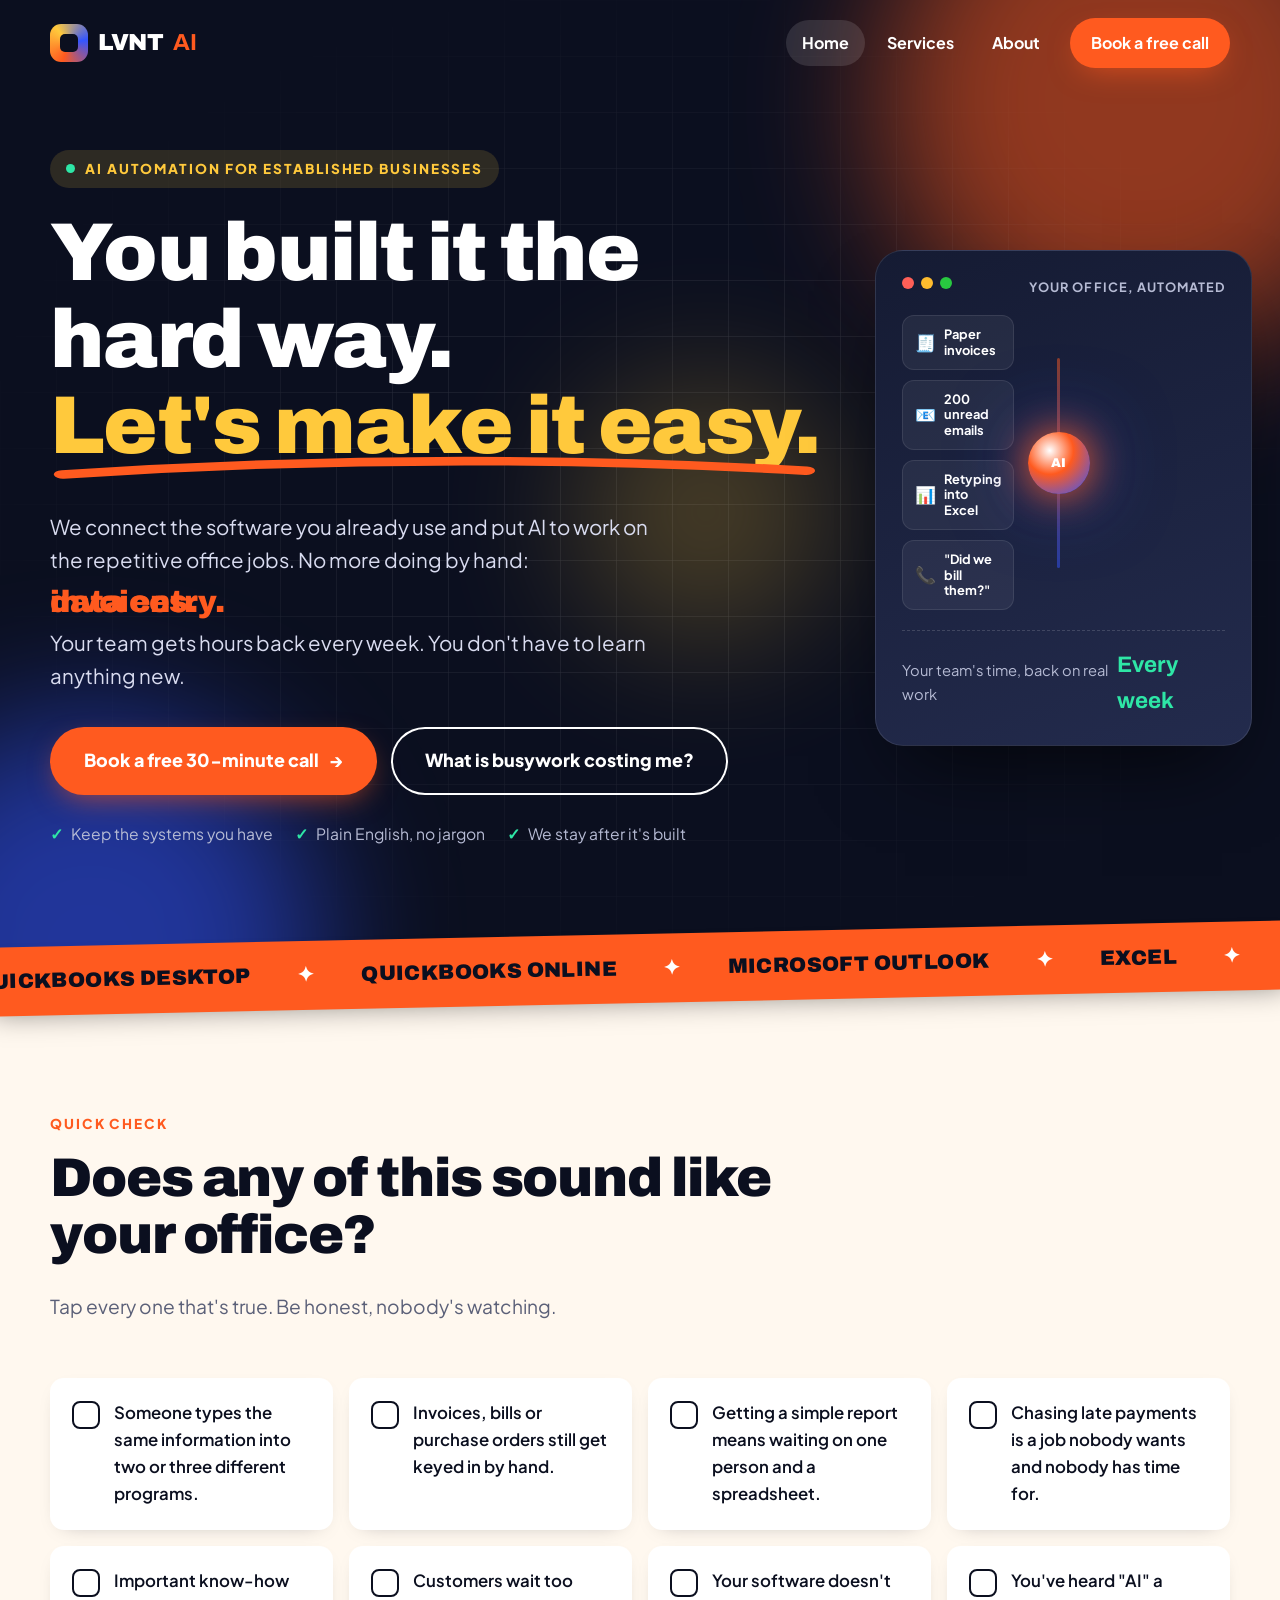
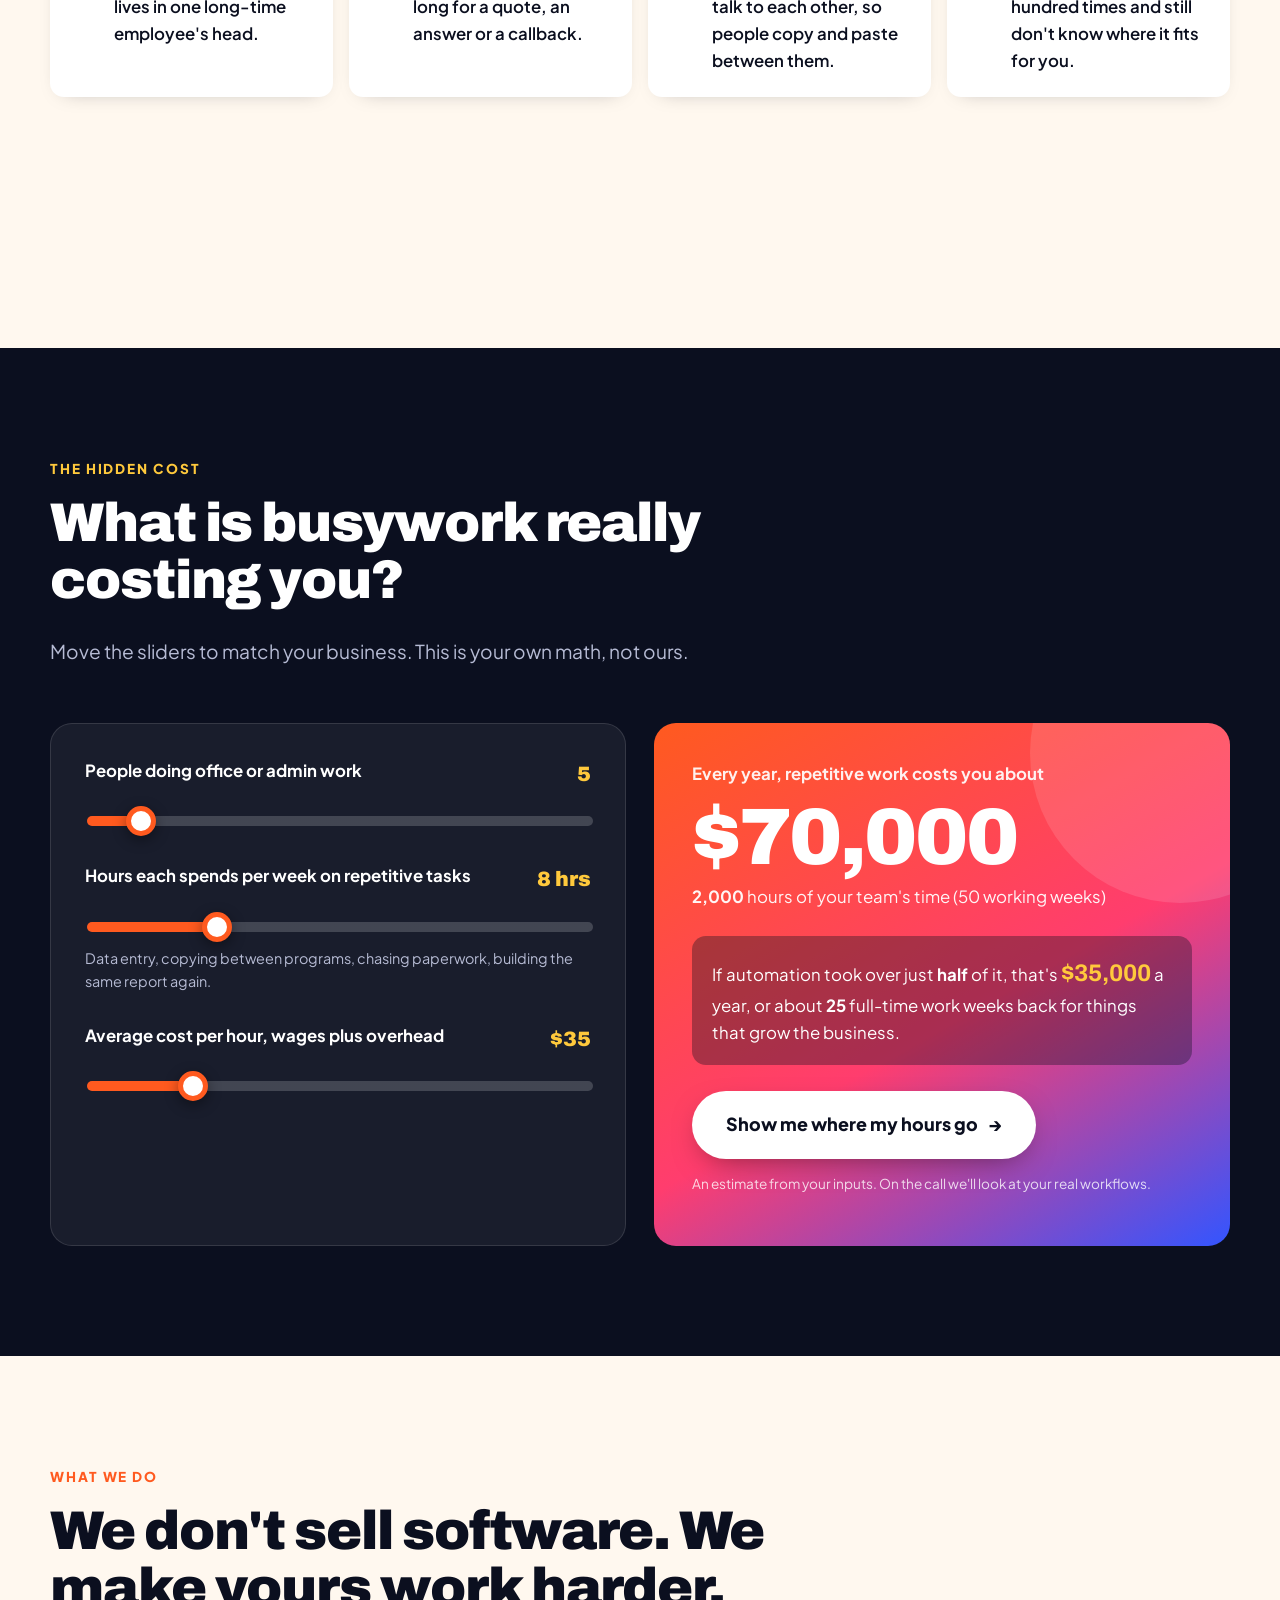
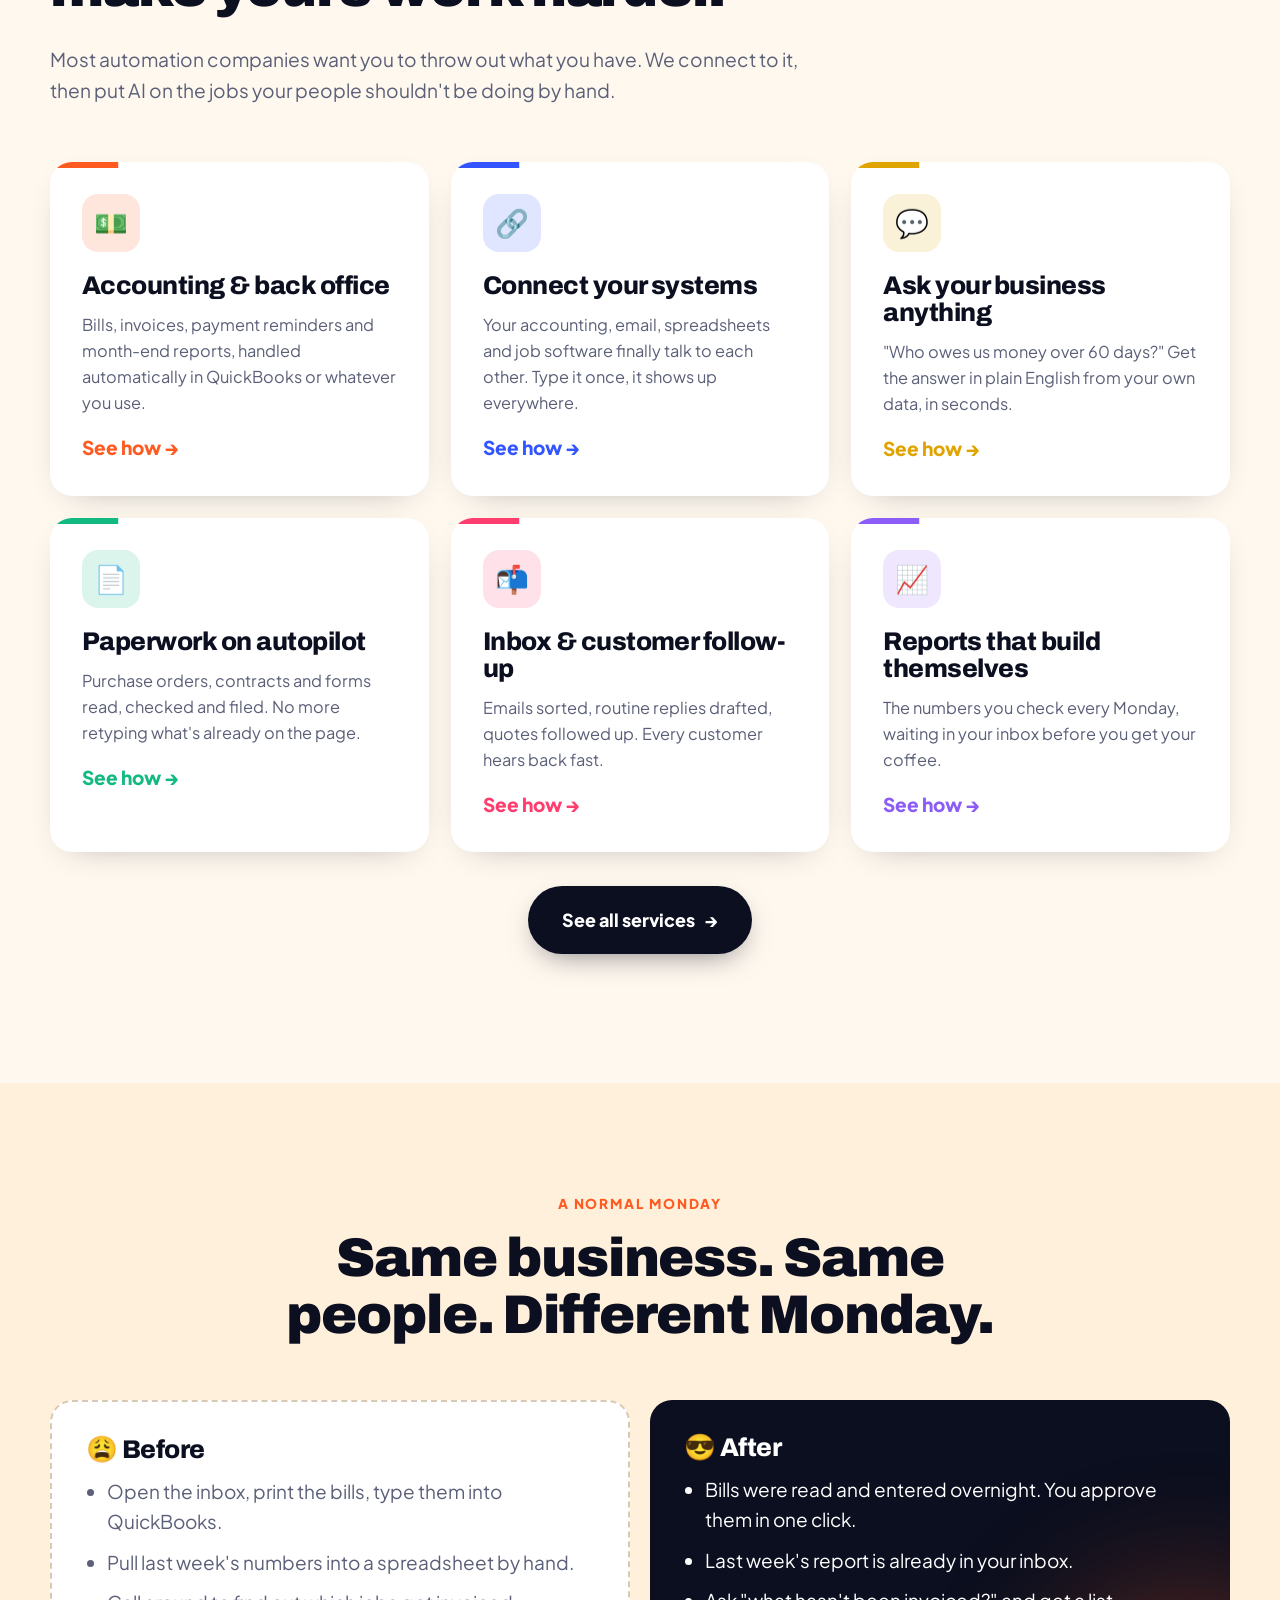
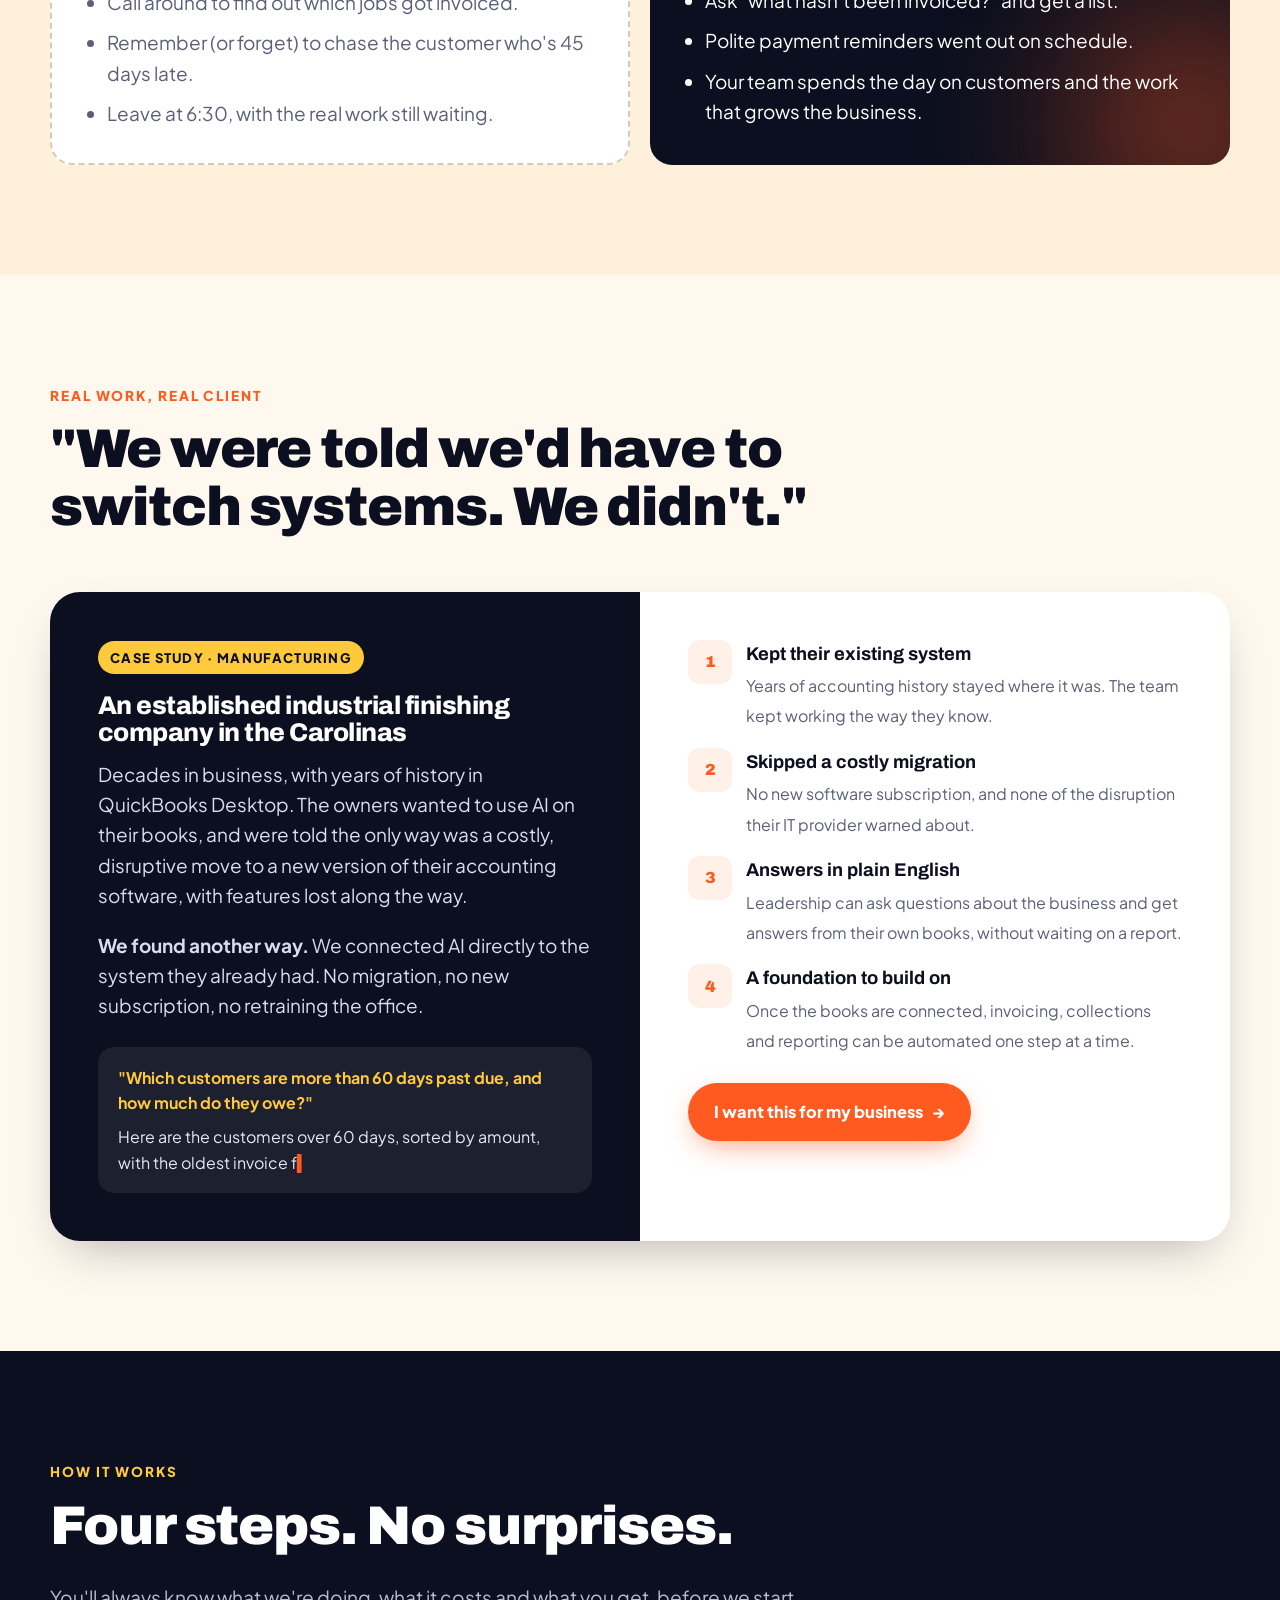
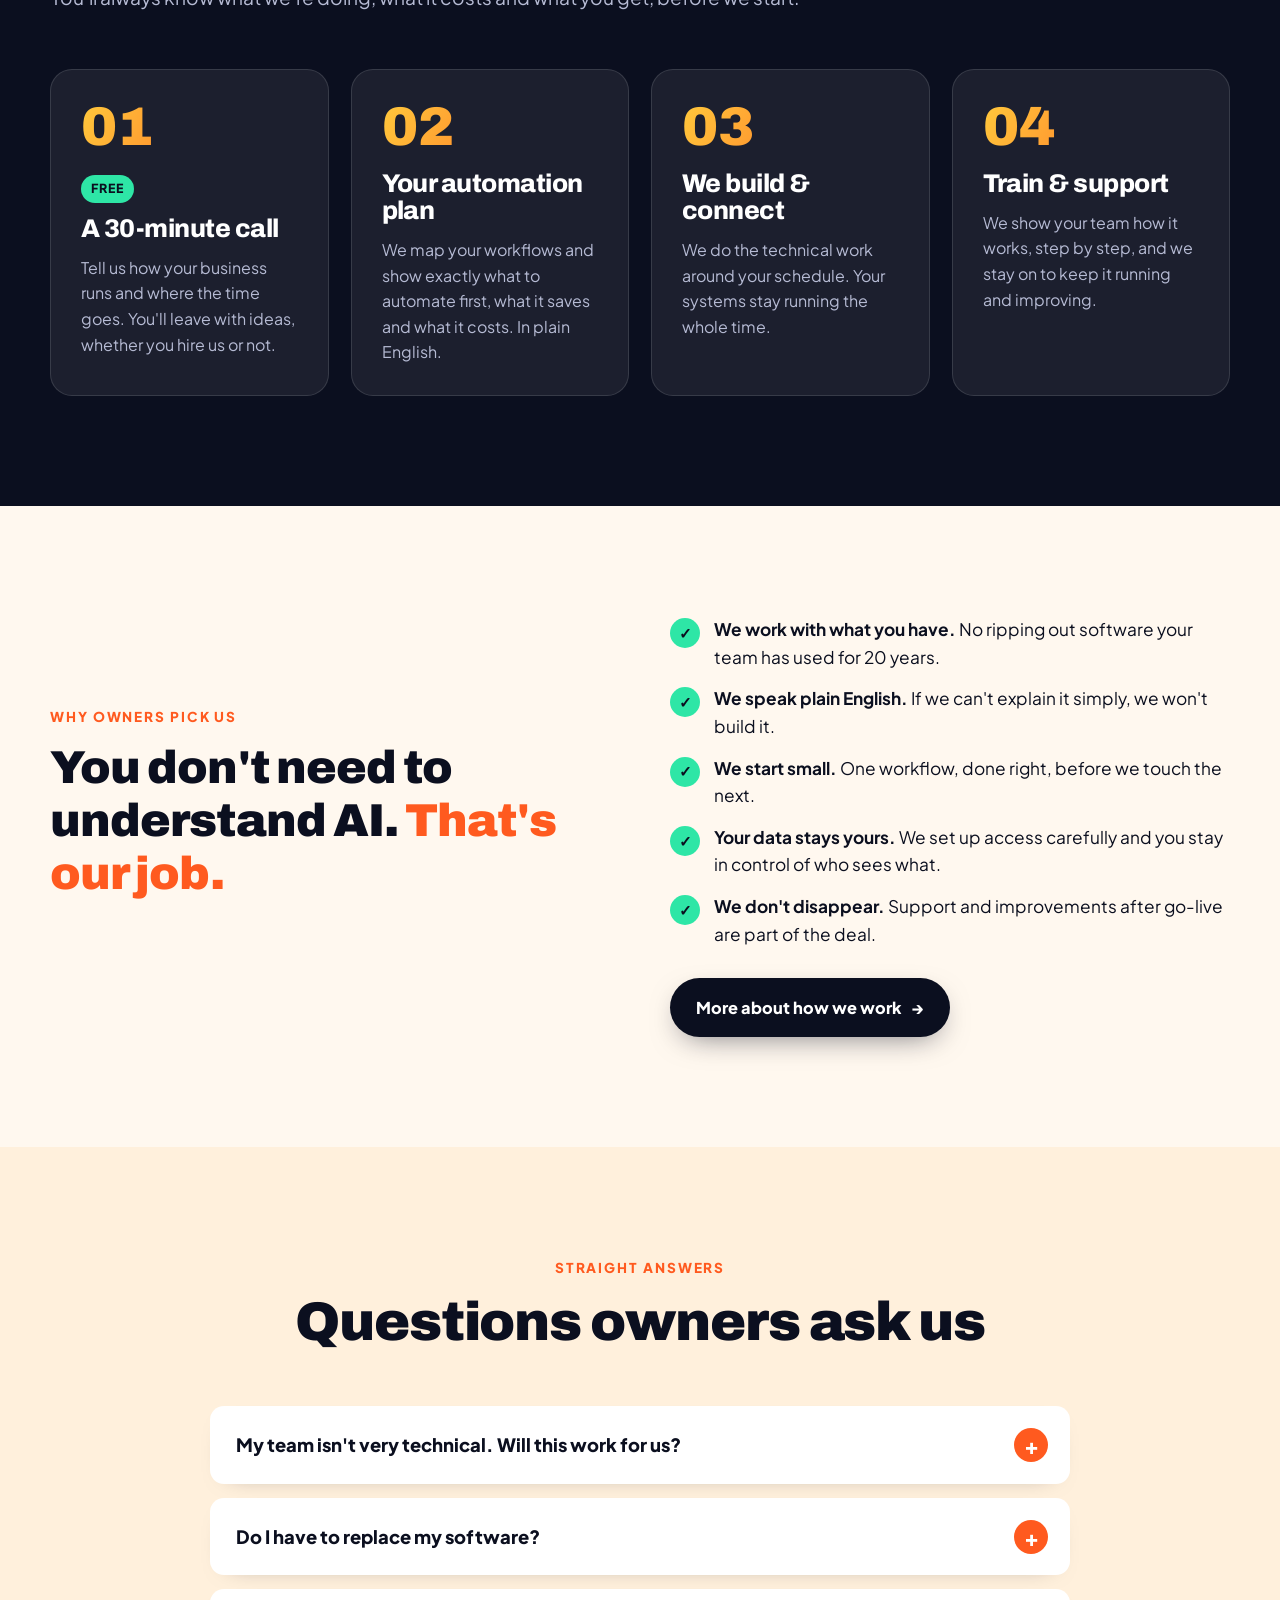
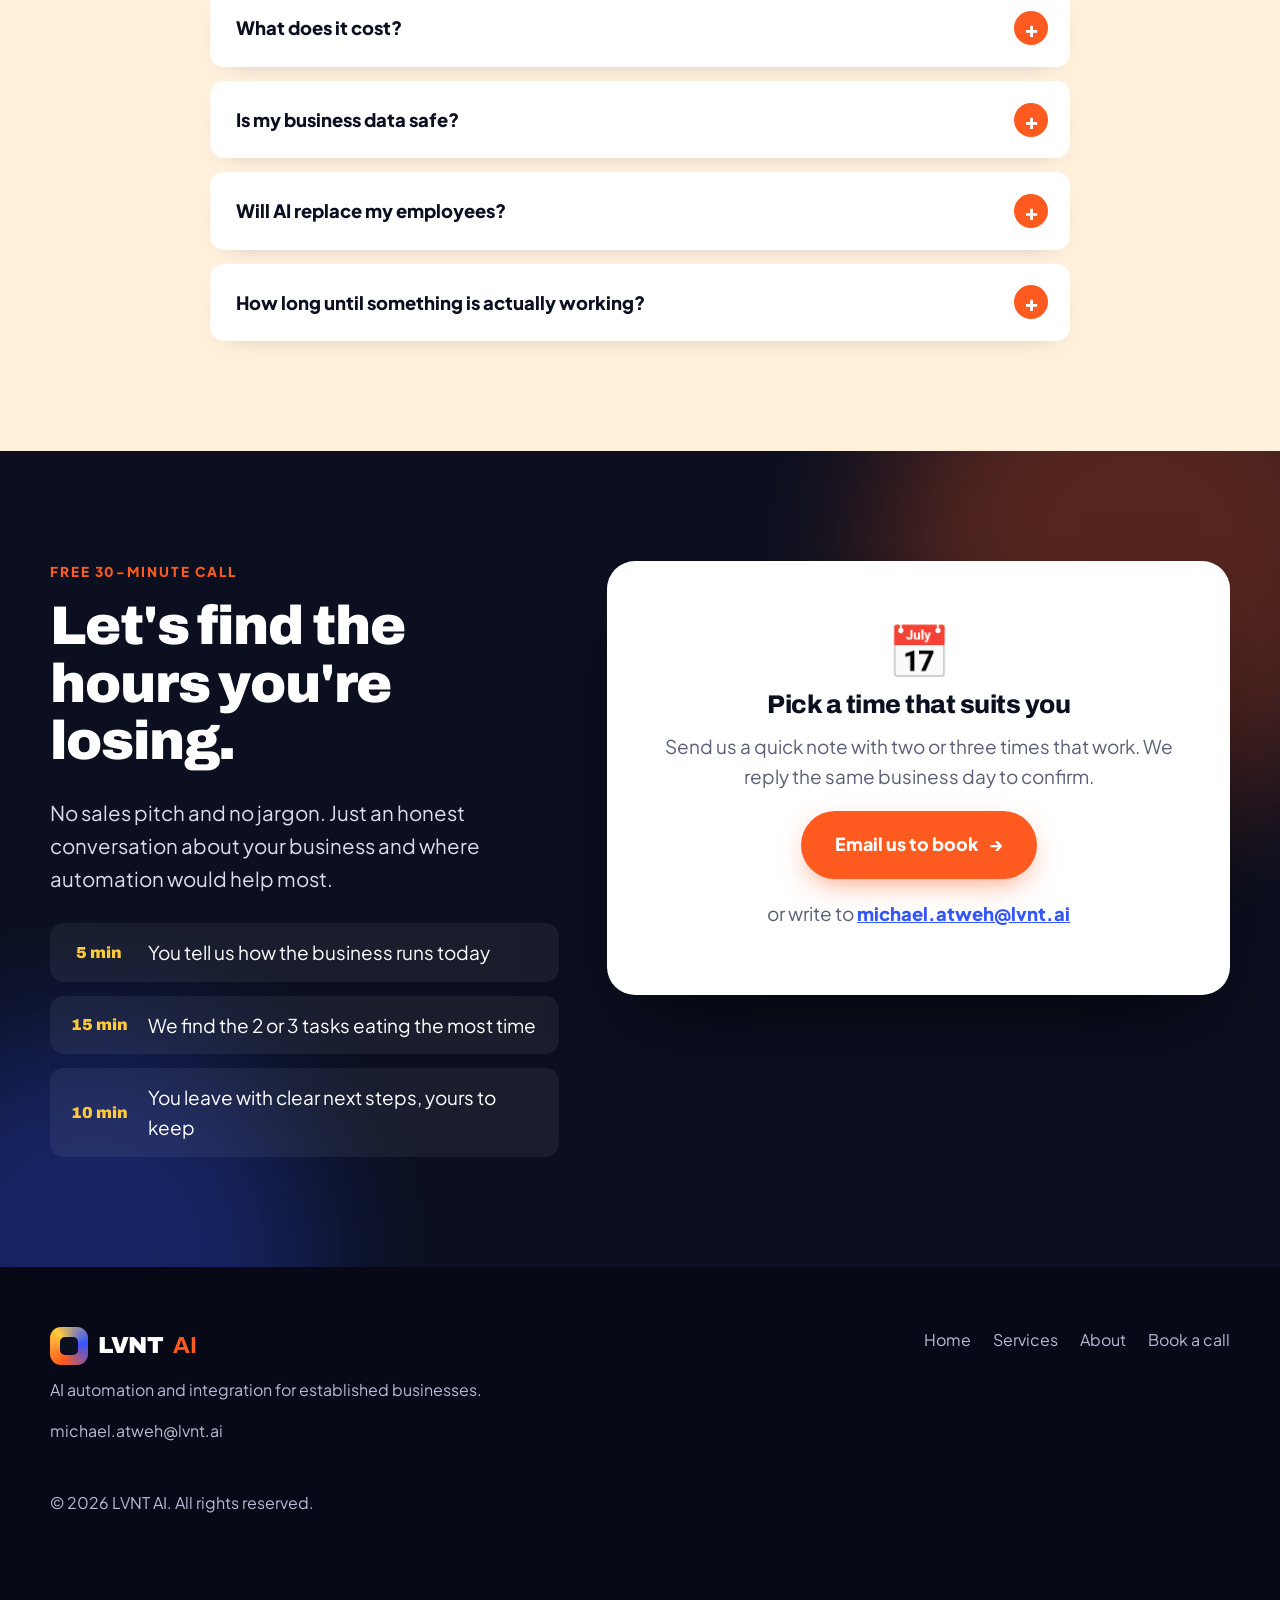
==== 06-automation-website/index.html @ 1bf74ce9 "Automation business website, brand for the marketing agent, and launch plan - 06-automation-website:" ====
<!doctype html>
<html lang="en">
<head>
  <meta charset="utf-8">
  <meta name="viewport" content="width=device-width, initial-scale=1">
  <title>LVNT AI | AI Automation for Established Businesses</title>
  <meta name="description" content="We connect the software you already use and put AI to work on the repetitive office tasks, so your team gets hours back every week. No rip-and-replace. Book a free 30-minute call.">
  <meta property="og:title" content="LVNT AI | Your business, running like it's 2026">
  <meta property="og:description" content="AI automation and integration for established, owner-led businesses. Keep your systems. Lose the busywork.">
  <meta property="og:type" content="website">
  <meta name="theme-color" content="#0b0f1f">
  <link rel="icon" href="data:image/svg+xml,%3Csvg xmlns='http://www.w3.org/2000/svg' viewBox='0 0 64 64'%3E%3Crect width='64' height='64' rx='16' fill='%23ff5a1f'/%3E%3Crect x='20' y='20' width='24' height='24' rx='6' fill='%230b0f1f'/%3E%3C/svg%3E">
  <link rel="preconnect" href="https://fonts.googleapis.com">
  <link rel="preconnect" href="https://fonts.gstatic.com" crossorigin>
  <link href="https://fonts.googleapis.com/css2?family=Archivo:wght@800;900&family=Plus+Jakarta+Sans:wght@400;600;700;800&display=swap" rel="stylesheet">
  <link rel="stylesheet" href="assets/styles.css">
</head>
<body>
<a class="skip" href="#main">Skip to content</a>

<header class="site-header">
  <div class="wrap">
    <a class="logo" href="index.html"><span class="logo-mark"><span></span></span>LVNT<b>AI</b></a>
    <button class="nav-toggle" aria-label="Open menu" aria-expanded="false"><span></span><span></span><span></span></button>
    <nav class="nav" aria-label="Main">
      <a href="index.html" aria-current="page">Home</a>
      <a href="services.html">Services</a>
      <a href="about.html">About</a>
      <a class="btn" href="#book">Book a free call</a>
    </nav>
  </div>
</header>

<main id="main">

<!-- HERO -->
<section class="hero">
  <div class="blob b1"></div><div class="blob b2"></div><div class="blob b3"></div><div class="grid-bg"></div>
  <div class="wrap hero-grid">
    <div>
      <span class="eyebrow"><span class="dot"></span>AI automation for established businesses</span>
      <h1>You built it the hard way. <span class="hl">Let's make it easy.<svg viewBox="0 0 300 20" preserveAspectRatio="none"><path d="M5 15 Q 150 -5 295 12"/></svg></span></h1>
      <p class="lead">We connect the software you already use and put AI to work on the repetitive office jobs. No more doing by hand:
        <span class="rotator"><span>invoices.</span><span>data entry.</span><span>follow-up emails.</span><span>reports.</span><span>paperwork.</span></span>
        Your team gets hours back every week. You don't have to learn anything new.</p>
      <div class="hero-ctas">
        <a class="btn btn-lg" href="#book">Book a free 30-minute call <span class="arrow">→</span></a>
        <a class="btn btn-ghost btn-lg" href="#cost">What is busywork costing me?</a>
      </div>
      <ul class="reassure">
        <li>Keep the systems you have</li>
        <li>Plain English, no jargon</li>
        <li>We stay after it's built</li>
      </ul>
    </div>

    <div class="machine reveal d2" aria-hidden="true">
      <div class="machine-head"><i></i><i></i><i></i><span>YOUR OFFICE, AUTOMATED</span></div>
      <div class="flow">
        <div class="stack">
          <div class="chip"><span class="ic">🧾</span>Paper invoices</div>
          <div class="chip"><span class="ic">📧</span>200 unread emails</div>
          <div class="chip"><span class="ic">📊</span>Retyping into Excel</div>
          <div class="chip"><span class="ic">📞</span>"Did we bill them?"</div>
        </div>
        <div class="core"><span class="spark"></span><span class="spark"></span><span class="spark"></span><div class="core-orb">AI</div></div>
        <div class="done">
          <div class="chip">Entered in QuickBooks</div>
          <div class="chip">Sorted &amp; answered</div>
          <div class="chip">Report on your desk</div>
          <div class="chip">Reminder sent</div>
        </div>
      </div>
      <div class="machine-foot"><span>Your team's time, back on real work</span><strong>Every week</strong></div>
    </div>
  </div>
</section>

<div class="marquee" aria-label="Tools we work with">
  <div class="marquee-track">
    <span>QuickBooks Desktop</span><span>QuickBooks Online</span><span>Microsoft Outlook</span><span>Excel</span><span>Gmail</span><span>Google Sheets</span><span>Sage</span><span>Microsoft Teams</span><span>HubSpot</span><span>Salesforce</span><span>DocuSign</span><span>Shopify</span><span>Your old software too</span>
    <span>QuickBooks Desktop</span><span>QuickBooks Online</span><span>Microsoft Outlook</span><span>Excel</span><span>Gmail</span><span>Google Sheets</span><span>Sage</span><span>Microsoft Teams</span><span>HubSpot</span><span>Salesforce</span><span>DocuSign</span><span>Shopify</span><span>Your old software too</span>
  </div>
</div>

<!-- PAIN CHECKLIST -->
<section>
  <div class="wrap">
    <div class="section-head reveal">
      <span class="kicker">Quick check</span>
      <h2>Does any of this sound like your office?</h2>
      <p>Tap every one that's true. Be honest, nobody's watching.</p>
    </div>
    <div class="pain-grid reveal d1">
      <button class="pain" aria-pressed="false"><span class="box"></span>Someone types the same information into two or three different programs.</button>
      <button class="pain" aria-pressed="false"><span class="box"></span>Invoices, bills or purchase orders still get keyed in by hand.</button>
      <button class="pain" aria-pressed="false"><span class="box"></span>Getting a simple report means waiting on one person and a spreadsheet.</button>
      <button class="pain" aria-pressed="false"><span class="box"></span>Chasing late payments is a job nobody wants and nobody has time for.</button>
      <button class="pain" aria-pressed="false"><span class="box"></span>Important know-how lives in one long-time employee's head.</button>
      <button class="pain" aria-pressed="false"><span class="box"></span>Customers wait too long for a quote, an answer or a callback.</button>
      <button class="pain" aria-pressed="false"><span class="box"></span>Your software doesn't talk to each other, so people copy and paste between them.</button>
      <button class="pain" aria-pressed="false"><span class="box"></span>You've heard "AI" a hundred times and still don't know where it fits for you.</button>
    </div>
    <div class="pain-result" role="status" aria-live="polite">
      <div style="display:flex;gap:20px;align-items:center"><span class="count">0</span><p data-msg></p></div>
      <a class="btn" href="#book">Fix these on a free call <span class="arrow">→</span></a>
    </div>
  </div>
</section>

<!-- CALCULATOR -->
<section class="section-dark" id="cost">
  <div class="wrap">
    <div class="section-head reveal">
      <span class="kicker">The hidden cost</span>
      <h2>What is busywork really costing you?</h2>
      <p>Move the sliders to match your business. This is your own math, not ours.</p>
    </div>
    <div class="calc reveal d1">
      <div class="calc-inputs">
        <div class="field">
          <label for="people">People doing office or admin work <output for="people"></output></label>
          <input type="range" id="people" name="people" min="1" max="50" value="5">
        </div>
        <div class="field">
          <label for="hours">Hours each spends per week on repetitive tasks <output for="hours"></output></label>
          <input type="range" id="hours" name="hours" min="1" max="30" value="8" data-suffix=" hrs">
          <small>Data entry, copying between programs, chasing paperwork, building the same report again.</small>
        </div>
        <div class="field">
          <label for="rate">Average cost per hour, wages plus overhead <output for="rate"></output></label>
          <input type="range" id="rate" name="rate" min="15" max="120" value="35" data-prefix="$">
        </div>
      </div>
      <div class="calc-out">
        <span class="label">Every year, repetitive work costs you about</span>
        <div class="money" data-money>$0</div>
        <div class="sub"><b data-hours>0</b> hours of your team's time (50 working weeks)</div>
        <div class="half">If automation took over just <b>half</b> of it, that's <strong data-half>$0</strong> a year, or about <b data-weeks>0</b> full-time work weeks back for things that grow the business.</div>
        <a class="btn btn-lg" href="#book">Show me where my hours go <span class="arrow">→</span></a>
        <p class="fine">An estimate from your inputs. On the call we'll look at your real workflows.</p>
      </div>
    </div>
  </div>
</section>

<!-- WHAT WE DO -->
<section>
  <div class="wrap">
    <div class="section-head reveal">
      <span class="kicker">What we do</span>
      <h2>We don't sell software. We make yours work harder.</h2>
      <p>Most automation companies want you to throw out what you have. We connect to it, then put AI on the jobs your people shouldn't be doing by hand.</p>
    </div>
    <div class="cards">
      <article class="card c-orange reveal"><div class="icon">💵</div><h3>Accounting &amp; back office</h3><p>Bills, invoices, payment reminders and month-end reports, handled automatically in QuickBooks or whatever you use.</p><a class="link" href="services.html#accounting">See how →</a></article>
      <article class="card c-blue reveal d1"><div class="icon">🔗</div><h3>Connect your systems</h3><p>Your accounting, email, spreadsheets and job software finally talk to each other. Type it once, it shows up everywhere.</p><a class="link" href="services.html#integration">See how →</a></article>
      <article class="card c-sun reveal d2"><div class="icon">💬</div><h3>Ask your business anything</h3><p>"Who owes us money over 60 days?" Get the answer in plain English from your own data, in seconds.</p><a class="link" href="services.html#assistant">See how →</a></article>
      <article class="card c-mint reveal"><div class="icon">📄</div><h3>Paperwork on autopilot</h3><p>Purchase orders, contracts and forms read, checked and filed. No more retyping what's already on the page.</p><a class="link" href="services.html#documents">See how →</a></article>
      <article class="card c-pink reveal d1"><div class="icon">📬</div><h3>Inbox &amp; customer follow-up</h3><p>Emails sorted, routine replies drafted, quotes followed up. Every customer hears back fast.</p><a class="link" href="services.html#inbox">See how →</a></article>
      <article class="card c-violet reveal d2"><div class="icon">📈</div><h3>Reports that build themselves</h3><p>The numbers you check every Monday, waiting in your inbox before you get your coffee.</p><a class="link" href="services.html#reporting">See how →</a></article>
    </div>
    <p class="reveal" style="margin-top:34px;text-align:center"><a class="btn btn-dark btn-lg" href="services.html">See all services <span class="arrow">→</span></a></p>
  </div>
</section>

<!-- BEFORE / AFTER -->
<section class="section-cream">
  <div class="wrap">
    <div class="section-head center reveal">
      <span class="kicker">A normal Monday</span>
      <h2>Same business. Same people. Different Monday.</h2>
    </div>
    <div class="compare">
      <div class="before reveal">
        <h3>😩 Before</h3>
        <ul>
          <li>Open the inbox, print the bills, type them into QuickBooks.</li>
          <li>Pull last week's numbers into a spreadsheet by hand.</li>
          <li>Call around to find out which jobs got invoiced.</li>
          <li>Remember (or forget) to chase the customer who's 45 days late.</li>
          <li>Leave at 6:30, with the real work still waiting.</li>
        </ul>
      </div>
      <div class="after reveal d1">
        <h3>😎 After</h3>
        <ul>
          <li>Bills were read and entered overnight. You approve them in one click.</li>
          <li>Last week's report is already in your inbox.</li>
          <li>Ask "what hasn't been invoiced?" and get a list.</li>
          <li>Polite payment reminders went out on schedule.</li>
          <li>Your team spends the day on customers and the work that grows the business.</li>
        </ul>
      </div>
    </div>
  </div>
</section>

<!-- CASE STUDY -->
<section>
  <div class="wrap">
    <div class="section-head reveal">
      <span class="kicker">Real work, real client</span>
      <h2>"We were told we'd have to switch systems. We didn't."</h2>
    </div>
    <div class="case reveal d1">
      <div class="case-l">
        <span class="tag">Case study · Manufacturing</span>
        <h3>An established industrial finishing company in the Carolinas</h3>
        <p>Decades in business, with years of history in QuickBooks Desktop. The owners wanted to use AI on their books, and were told the only way was a costly, disruptive move to a new version of their accounting software, with features lost along the way.</p>
        <p><b>We found another way.</b> We connected AI directly to the system they already had. No migration, no new subscription, no retraining the office.</p>
        <div class="ask">
          <div class="q">"Which customers are more than 60 days past due, and how much do they owe?"</div>
          <div class="a" data-type="Here are the customers over 60 days, sorted by amount, with the oldest invoice for each. Want me to draft polite reminder emails?">Here are the customers over 60 days, sorted by amount, with the oldest invoice for each. Want me to draft polite reminder emails?</div>
        </div>
      </div>
      <div class="case-r">
        <ul>
          <li><span class="n">1</span><div><b>Kept their existing system</b><span>Years of accounting history stayed where it was. The team kept working the way they know.</span></div></li>
          <li><span class="n">2</span><div><b>Skipped a costly migration</b><span>No new software subscription, and none of the disruption their IT provider warned about.</span></div></li>
          <li><span class="n">3</span><div><b>Answers in plain English</b><span>Leadership can ask questions about the business and get answers from their own books, without waiting on a report.</span></div></li>
          <li><span class="n">4</span><div><b>A foundation to build on</b><span>Once the books are connected, invoicing, collections and reporting can be automated one step at a time.</span></div></li>
        </ul>
        <p style="margin-top:28px"><a class="btn" href="#book">I want this for my business <span class="arrow">→</span></a></p>
      </div>
    </div>
  </div>
</section>

<!-- HOW IT WORKS -->
<section class="section-dark">
  <div class="wrap">
    <div class="section-head reveal">
      <span class="kicker">How it works</span>
      <h2>Four steps. No surprises.</h2>
      <p>You'll always know what we're doing, what it costs and what you get, before we start.</p>
    </div>
    <div class="steps">
      <div class="step reveal"><span class="tag">Free</span><h3>A 30-minute call</h3><p>Tell us how your business runs and where the time goes. You'll leave with ideas, whether you hire us or not.</p></div>
      <div class="step reveal d1"><h3>Your automation plan</h3><p>We map your workflows and show exactly what to automate first, what it saves and what it costs. In plain English.</p></div>
      <div class="step reveal d2"><h3>We build &amp; connect</h3><p>We do the technical work around your schedule. Your systems stay running the whole time.</p></div>
      <div class="step reveal d3"><h3>Train &amp; support</h3><p>We show your team how it works, step by step, and we stay on to keep it running and improving.</p></div>
    </div>
  </div>
</section>

<!-- WHY US -->
<section>
  <div class="wrap split">
    <div class="reveal">
      <span class="kicker">Why owners pick us</span>
      <p class="big-quote">You don't need to understand AI. <em>That's our job.</em></p>
    </div>
    <div class="reveal d1">
      <ul class="checks">
        <li><span><b>We work with what you have.</b> No ripping out software your team has used for 20 years.</span></li>
        <li><span><b>We speak plain English.</b> If we can't explain it simply, we won't build it.</span></li>
        <li><span><b>We start small.</b> One workflow, done right, before we touch the next.</span></li>
        <li><span><b>Your data stays yours.</b> We set up access carefully and you stay in control of who sees what.</span></li>
        <li><span><b>We don't disappear.</b> Support and improvements after go-live are part of the deal.</span></li>
      </ul>
      <a class="btn btn-dark" href="about.html">More about how we work <span class="arrow">→</span></a>
    </div>
  </div>
</section>

<!-- FAQ -->
<section class="section-cream">
  <div class="wrap">
    <div class="section-head center reveal">
      <span class="kicker">Straight answers</span>
      <h2>Questions owners ask us</h2>
    </div>
    <div class="faq reveal d1">
      <details><summary>My team isn't very technical. Will this work for us?</summary><div class="ans">Yes. That's who we build for. Most of what we set up runs in the background. Where your team does touch it, it looks like the email, spreadsheet or accounting screen they already use. We train everyone, and we're a phone call away.</div></details>
      <details><summary>Do I have to replace my software?</summary><div class="ans">Almost never. Our starting point is the software you already pay for, including older desktop programs. We only suggest a change if it clearly saves you money, and we'll show you the numbers first.</div></details>
      <details><summary>What does it cost?</summary><div class="ans">It depends on what we automate, so we don't guess. After the free call you'll get a written plan with a fixed price for each piece, and you decide what to go ahead with. Most clients start with one workflow and add more once they see it working.</div></details>
      <details><summary>Is my business data safe?</summary><div class="ans">We treat your financial and customer data the way your accountant would. Access is limited to what each automation needs, you can see what's connected, and you can switch anything off at any time.</div></details>
      <details><summary>Will AI replace my employees?</summary><div class="ans">That's not what we do. We take the copy-paste and chasing off your team's plate, so the people who know your business spend their time on customers, quality and growth.</div></details>
      <details><summary>How long until something is actually working?</summary><div class="ans">The first automation is usually running within a few weeks of agreeing on the plan. We'd rather give you one thing that works soon than a big project that drags on.</div></details>
    </div>
  </div>
</section>

<!-- BOOK -->
<section class="book" id="book">
  <div class="blob b1" style="opacity:.3"></div><div class="blob b2" style="opacity:.3"></div>
  <div class="wrap book-grid">
    <div class="reveal">
      <span class="kicker">Free 30-minute call</span>
      <h2>Let's find the hours you're losing.</h2>
      <p class="lead">No sales pitch and no jargon. Just an honest conversation about your business and where automation would help most.</p>
      <ul class="agenda">
        <li><span class="t">5 min</span><span>You tell us how the business runs today</span></li>
        <li><span class="t">15 min</span><span>We find the 2 or 3 tasks eating the most time</span></li>
        <li><span class="t">10 min</span><span>You leave with clear next steps, yours to keep</span></li>
      </ul>
    </div>
    <div class="book-card reveal d1" id="book-widget"></div>
  </div>
</section>

</main>

<footer class="site-footer">
  <div class="wrap foot">
    <div>
      <a class="logo" href="index.html"><span class="logo-mark"><span></span></span>LVNT<b>AI</b></a>
      <p>AI automation and integration for established businesses.</p>
      <p><a data-email href="#">email</a></p>
    </div>
    <nav aria-label="Footer"><a href="index.html">Home</a><a href="services.html">Services</a><a href="about.html">About</a><a href="#book">Book a call</a></nav>
  </div>
  <div class="wrap"><p style="margin-top:30px">© <span data-year></span> LVNT AI. All rights reserved.</p></div>
</footer>

<div class="sticky-cta"><a class="btn btn-lg" href="#book">Book a free 30-minute call <span class="arrow">→</span></a></div>

<script src="assets/config.js"></script>
<script src="assets/main.js"></script>
</body>
</html>
---- 06-automation-website/assets/styles.css ----
/* LVNT AI — site styles. Big type, high contrast, bold color. */
:root {
  --ink: #0b0f1f;
  --ink-2: #151b33;
  --ink-3: #232b4d;
  --paper: #fff8ef;
  --paper-2: #fff0dc;
  --white: #ffffff;
  --orange: #ff5a1f;
  --orange-2: #ff7a3d;
  --blue: #3355ff;
  --blue-2: #6b85ff;
  --sun: #ffc93c;
  --mint: #2ee6a6;
  --muted: #5b6078;
  --muted-dark: #b6bbd4;
  --radius: 22px;
  --radius-sm: 14px;
  --shadow: 0 20px 50px -20px rgba(11, 15, 31, .35);
  --max: 1180px;
  --font-head: "Archivo", "Helvetica Neue", Arial, sans-serif;
  --font-body: "Plus Jakarta Sans", "Helvetica Neue", Arial, sans-serif;
}

*, *::before, *::after { box-sizing: border-box; }
html { scroll-behavior: smooth; -webkit-text-size-adjust: 100%; overflow-x: clip; }
body {
  margin: 0;
  font-family: var(--font-body);
  font-size: 19px;
  line-height: 1.6;
  color: var(--ink);
  background: var(--paper);
  overflow-x: clip;
}
img, svg { max-width: 100%; display: block; }
a { color: inherit; }
h1, h2, h3, h4 { font-family: var(--font-head); line-height: 1.06; margin: 0 0 .5em; letter-spacing: -.02em; }
h1 { font-size: clamp(2.6rem, 6.4vw, 5.2rem); font-weight: 900; }
h2 { font-size: clamp(2rem, 4.4vw, 3.4rem); font-weight: 900; }
h3 { font-size: clamp(1.3rem, 2vw, 1.6rem); font-weight: 800; }
p { margin: 0 0 1em; }
.wrap { width: min(var(--max), 100% - 32px); margin-inline: auto; }
.skip { position: absolute; left: -999px; top: 8px; background: var(--sun); padding: 8px 14px; z-index: 100; border-radius: 8px; }
.skip:focus { left: 8px; }
:focus-visible { outline: 3px solid var(--sun); outline-offset: 3px; border-radius: 6px; }

/* ── Buttons ───────────────────────────── */
.btn {
  --bg: var(--orange);
  display: inline-flex; align-items: center; gap: .55em;
  padding: 1em 1.6em;
  border-radius: 999px;
  background: var(--bg);
  color: var(--white);
  font-weight: 800;
  font-size: 1.02rem;
  text-decoration: none;
  border: 0; cursor: pointer;
  box-shadow: 0 10px 30px -10px rgba(255, 90, 31, .7);
  transition: transform .2s ease, box-shadow .2s ease, background .2s ease;
  position: relative; overflow: hidden;
}
.btn::after {
  content: ""; position: absolute; inset: 0;
  background: linear-gradient(110deg, transparent 30%, rgba(255,255,255,.35) 50%, transparent 70%);
  transform: translateX(-120%);
  transition: transform .7s ease;
}
.btn:hover { transform: translateY(-3px); box-shadow: 0 16px 36px -12px rgba(255, 90, 31, .85); }
.btn:hover::after { transform: translateX(120%); }
.btn .arrow { transition: transform .2s ease; }
.btn:hover .arrow { transform: translateX(4px); }
.btn-ghost { --bg: transparent; color: inherit; box-shadow: inset 0 0 0 2px currentColor; }
.btn-ghost:hover { box-shadow: inset 0 0 0 2px currentColor; background: rgba(255,255,255,.08); }
.btn-dark { --bg: var(--ink); box-shadow: 0 10px 30px -12px rgba(11,15,31,.6); }
.btn-lg { font-size: 1.12rem; padding: 1.1em 1.9em; }

/* ── Header ───────────────────────────── */
.site-header {
  position: fixed; inset: 0 0 auto 0; z-index: 50;
  transition: background .3s ease, box-shadow .3s ease, padding .3s ease;
  padding: 18px 0;
  color: var(--white);
}
.site-header.scrolled { background: rgba(11, 15, 31, .92); backdrop-filter: blur(10px); box-shadow: 0 8px 30px -15px rgba(0,0,0,.6); padding: 10px 0; }
.site-header .wrap { display: flex; align-items: center; justify-content: space-between; gap: 20px; }
.logo { display: flex; align-items: center; gap: 10px; font-family: var(--font-head); font-weight: 900; font-size: 1.45rem; text-decoration: none; letter-spacing: -.02em; }
.logo-mark { width: 38px; height: 38px; border-radius: 11px; background: conic-gradient(from 200deg, var(--orange), var(--sun), var(--blue), var(--orange)); display: grid; place-items: center; animation: spin 12s linear infinite; }
.logo-mark span { width: 18px; height: 18px; background: var(--ink); border-radius: 5px; animation: spin 12s linear infinite reverse; }
.logo b { color: var(--orange); }
.nav { display: flex; align-items: center; gap: 6px; }
.nav a { text-decoration: none; font-weight: 700; padding: 10px 16px; border-radius: 999px; font-size: 1rem; transition: background .2s; }
.nav a:hover, .nav a[aria-current="page"] { background: rgba(255,255,255,.12); }
.nav .btn { padding: .75em 1.3em; margin-left: 8px; }
.nav-toggle { display: none; background: none; border: 0; color: inherit; padding: 8px; cursor: pointer; }
.nav-toggle span { display: block; width: 28px; height: 3px; background: currentColor; margin: 6px 0; border-radius: 3px; transition: transform .3s, opacity .3s; }

@media (max-width: 860px) {
  .nav-toggle { display: block; }
  .nav {
    position: fixed; inset: 0; background: var(--ink); flex-direction: column; justify-content: center; gap: 14px;
    transform: translateY(-100%); transition: transform .45s cubic-bezier(.7,0,.2,1); z-index: -1;
  }
  .nav a { font-size: 1.6rem; }
  .nav .btn { margin: 14px 0 0; font-size: 1.2rem; }
  body.nav-open .nav { transform: none; }
  body.nav-open .nav-toggle span:nth-child(1) { transform: translateY(9px) rotate(45deg); }
  body.nav-open .nav-toggle span:nth-child(2) { opacity: 0; }
  body.nav-open .nav-toggle span:nth-child(3) { transform: translateY(-9px) rotate(-45deg); }
}

/* ── Hero ───────────────────────────── */
.hero {
  position: relative; overflow: hidden;
  background: var(--ink); color: var(--white);
  padding: 150px 0 110px;
  isolation: isolate;
}
.hero.short { padding: 150px 0 80px; }
.blob { position: absolute; border-radius: 50%; filter: blur(70px); opacity: .55; z-index: -1; animation: float 14s ease-in-out infinite; }
.blob.b1 { width: 520px; height: 520px; background: var(--orange); top: -160px; right: -120px; }
.blob.b2 { width: 460px; height: 460px; background: var(--blue); bottom: -220px; left: -140px; animation-delay: -5s; }
.blob.b3 { width: 260px; height: 260px; background: var(--sun); top: 40%; left: 45%; opacity: .25; animation-delay: -9s; }
.grid-bg {
  position: absolute; inset: 0; z-index: -1; opacity: .12;
  background-image: linear-gradient(rgba(255,255,255,.5) 1px, transparent 1px), linear-gradient(90deg, rgba(255,255,255,.5) 1px, transparent 1px);
  background-size: 56px 56px;
  mask-image: radial-gradient(ellipse at center, black 30%, transparent 75%);
}
.hero-grid { display: grid; grid-template-columns: 1.05fr .95fr; gap: 56px; align-items: center; }
@media (max-width: 960px) { .hero-grid { grid-template-columns: 1fr; } }
.eyebrow {
  display: inline-flex; align-items: center; gap: 10px;
  font-weight: 800; font-size: .85rem; letter-spacing: .14em; text-transform: uppercase;
  padding: 8px 16px; border-radius: 999px;
  background: rgba(255, 201, 60, .14); color: var(--sun);
  margin-bottom: 22px;
}
.eyebrow .dot { width: 9px; height: 9px; border-radius: 50%; background: var(--mint); box-shadow: 0 0 0 0 rgba(46,230,166,.7); animation: pulse 1.8s infinite; }
.eyebrow.dark { background: rgba(51, 85, 255, .1); color: var(--blue); }
.hero h1 .hl { position: relative; white-space: nowrap; color: var(--sun); }
.hero h1 .hl svg { position: absolute; left: 0; bottom: -.12em; width: 100%; height: .3em; }
.hero h1 .hl path { stroke: var(--orange); stroke-width: 7; fill: none; stroke-linecap: round; stroke-dasharray: 400; stroke-dashoffset: 400; animation: draw 1.2s .8s ease forwards; }
.lead { font-size: clamp(1.15rem, 1.6vw, 1.35rem); color: #d9dcf0; max-width: 40ch; }
.hero-ctas { display: flex; flex-wrap: wrap; gap: 14px; margin: 34px 0 26px; }
.reassure { display: flex; flex-wrap: wrap; gap: 8px 22px; font-size: .98rem; color: var(--muted-dark); list-style: none; padding: 0; margin: 0; }
.reassure li::before { content: "✓"; color: var(--mint); font-weight: 900; margin-right: 8px; }

/* Rotating word */
.rotator { display: grid; color: var(--orange); font-family: var(--font-head); font-weight: 900; font-size: 1.5em; line-height: 1.25; margin: 6px 0; }
.rotator span { grid-area: 1 / 1; opacity: 0; transform: translateY(40%); transition: opacity .5s, transform .5s; }
.rotator span.on { opacity: 1; transform: none; }

/* Machine animation */
.machine {
  position: relative; background: linear-gradient(160deg, var(--ink-2), var(--ink-3));
  border: 1px solid rgba(255,255,255,.1); border-radius: 28px; padding: 26px;
  box-shadow: 0 40px 80px -30px rgba(0,0,0,.7);
}
.machine-head { display: flex; gap: 7px; margin-bottom: 18px; }
.machine-head i { width: 12px; height: 12px; border-radius: 50%; background: #ff5f57; }
.machine-head i:nth-child(2) { background: #febc2e; }
.machine-head i:nth-child(3) { background: #28c840; }
.machine-head span { margin-left: auto; font-size: .8rem; color: var(--muted-dark); font-weight: 700; letter-spacing: .08em; }
.flow { display: grid; grid-template-columns: 1fr 70px 1fr; align-items: center; gap: 10px; }
.stack, .done { display: grid; gap: 10px; }
.chip {
  font-size: .86rem; font-weight: 700; padding: 11px 12px; border-radius: 12px;
  background: rgba(255,255,255,.06); border: 1px solid rgba(255,255,255,.09);
  display: flex; align-items: center; gap: 8px; line-height: 1.2;
}
.stack .chip { animation: jitter 3.2s ease-in-out infinite; }
.stack .chip:nth-child(2) { animation-delay: -.8s; }
.stack .chip:nth-child(3) { animation-delay: -1.6s; }
.stack .chip:nth-child(4) { animation-delay: -2.4s; }
.chip .ic { font-size: 1.05rem; }
.done .chip { background: rgba(46,230,166,.1); border-color: rgba(46,230,166,.35); opacity: 0; animation: land 6s ease-in-out infinite; }
.done .chip:nth-child(2) { animation-delay: 1.5s; }
.done .chip:nth-child(3) { animation-delay: 3s; }
.done .chip:nth-child(4) { animation-delay: 4.5s; }
.done .chip::after { content: "✓"; margin-left: auto; color: var(--mint); font-weight: 900; }
.core { position: relative; height: 210px; display: grid; place-items: center; }
.core::before { content: ""; position: absolute; top: 0; bottom: 0; width: 3px; background: linear-gradient(var(--orange), var(--blue)); border-radius: 3px; opacity: .5; }
.core-orb {
  width: 62px; height: 62px; border-radius: 50%;
  background: radial-gradient(circle at 35% 30%, #fff, var(--orange) 40%, var(--blue));
  box-shadow: 0 0 40px var(--orange), 0 0 80px rgba(51,85,255,.6);
  animation: orb 2.4s ease-in-out infinite; position: relative; z-index: 1;
  display: grid; place-items: center; font-weight: 900; font-family: var(--font-head); font-size: .8rem;
}
.spark { position: absolute; width: 8px; height: 8px; border-radius: 50%; background: var(--sun); left: calc(50% - 4px); animation: travel 2s linear infinite; }
.spark:nth-child(2) { animation-delay: -.66s; background: var(--orange); }
.spark:nth-child(3) { animation-delay: -1.33s; background: var(--mint); }
.machine-foot { margin-top: 20px; display: flex; justify-content: space-between; align-items: center; padding-top: 16px; border-top: 1px dashed rgba(255,255,255,.15); font-size: .92rem; color: var(--muted-dark); }
.machine-foot strong { color: var(--mint); font-family: var(--font-head); font-size: 1.4rem; }
@media (max-width: 520px) {
  .flow { grid-template-columns: 1fr 40px 1fr; }
  .chip { font-size: .76rem; padding: 9px 8px; }
  .core-orb { width: 44px; height: 44px; font-size: .62rem; }
}

/* ── Marquee ───────────────────────────── */
.marquee { background: var(--orange); color: var(--ink); padding: 18px 0; overflow: hidden; transform: rotate(-1.2deg); margin: -22px 0 0; width: 104%; margin-left: -2%; position: relative; z-index: 2; box-shadow: 0 14px 30px -18px rgba(0,0,0,.5); }
.marquee-track { display: flex; gap: 46px; width: max-content; animation: marquee 38s linear infinite; font-family: var(--font-head); font-weight: 900; font-size: 1.3rem; text-transform: uppercase; letter-spacing: .02em; }
.marquee-track span { display: inline-flex; align-items: center; gap: 46px; white-space: nowrap; }
.marquee-track span::after { content: "✦"; color: var(--white); }
.marquee:hover .marquee-track { animation-play-state: paused; }

/* ── Sections ───────────────────────────── */
section { padding: 110px 0; position: relative; }
.section-dark { background: var(--ink); color: var(--white); }
.section-cream { background: var(--paper-2); }
.section-blue { background: var(--blue); color: var(--white); }
.kicker { font-weight: 800; letter-spacing: .14em; text-transform: uppercase; font-size: .85rem; color: var(--orange); margin-bottom: 14px; display: block; }
.section-dark .kicker, .section-blue .kicker { color: var(--sun); }
.section-head { max-width: 780px; margin-bottom: 56px; }
.section-head.center { margin-inline: auto; text-align: center; }
.section-head p { font-size: 1.2rem; color: var(--muted); }
.section-dark .section-head p { color: var(--muted-dark); }
.section-blue .section-head p { color: #dfe5ff; }
.big-quote { font-family: var(--font-head); font-weight: 900; font-size: clamp(1.8rem, 3.6vw, 3rem); line-height: 1.15; letter-spacing: -.02em; max-width: 22ch; }
.big-quote em { font-style: normal; color: var(--orange); }

/* Pain checklist */
.pain-grid { display: grid; grid-template-columns: repeat(auto-fit, minmax(260px, 1fr)); gap: 16px; }
.pain {
  display: flex; gap: 14px; align-items: flex-start; text-align: left;
  background: var(--white); border: 2px solid transparent; border-radius: var(--radius-sm);
  padding: 20px; cursor: pointer; font: inherit; font-size: 1.05rem; font-weight: 600; color: var(--ink);
  box-shadow: 0 6px 20px -14px rgba(11,15,31,.4);
  transition: transform .2s, border-color .2s, background .2s;
}
.pain:hover { transform: translateY(-3px); border-color: var(--orange-2); }
.pain .box { flex: none; width: 28px; height: 28px; border-radius: 8px; border: 2.5px solid var(--ink); display: grid; place-items: center; transition: background .2s, border-color .2s; margin-top: 1px; }
.pain .box::after { content: "✓"; color: var(--white); font-weight: 900; transform: scale(0); transition: transform .25s cubic-bezier(.3,1.8,.5,1); }
.pain[aria-pressed="true"] { background: #fff2ea; border-color: var(--orange); }
.pain[aria-pressed="true"] .box { background: var(--orange); border-color: var(--orange); }
.pain[aria-pressed="true"] .box::after { transform: scale(1); }
.pain-result {
  margin-top: 30px; padding: 26px 30px; border-radius: var(--radius);
  background: var(--ink); color: var(--white);
  display: flex; flex-wrap: wrap; gap: 20px; align-items: center; justify-content: space-between;
  transform: translateY(10px); opacity: .0; transition: opacity .4s, transform .4s;
}
.pain-result.show { opacity: 1; transform: none; }
.pain-result .count { font-family: var(--font-head); font-size: 3rem; font-weight: 900; color: var(--sun); line-height: 1; }
.pain-result p { margin: 0; font-size: 1.15rem; max-width: 46ch; }

/* Calculator */
.calc { display: grid; grid-template-columns: 1fr 1fr; gap: 28px; align-items: stretch; }
@media (max-width: 900px) { .calc { grid-template-columns: 1fr; } }
.calc-inputs { background: rgba(255,255,255,.06); border: 1px solid rgba(255,255,255,.12); border-radius: var(--radius); padding: 34px; }
.field { margin-bottom: 30px; }
.field:last-child { margin-bottom: 0; }
.field label { display: flex; justify-content: space-between; gap: 12px; font-weight: 700; margin-bottom: 12px; font-size: 1.05rem; }
.field output { font-family: var(--font-head); font-weight: 900; color: var(--sun); font-size: 1.3rem; }
input[type=range] { -webkit-appearance: none; appearance: none; width: 100%; height: 10px; border-radius: 10px; background: linear-gradient(90deg, var(--orange) var(--p, 50%), rgba(255,255,255,.18) var(--p, 50%)); outline-offset: 6px; }
input[type=range]::-webkit-slider-thumb { -webkit-appearance: none; width: 30px; height: 30px; border-radius: 50%; background: var(--white); border: 5px solid var(--orange); cursor: grab; box-shadow: 0 4px 14px rgba(0,0,0,.4); }
input[type=range]::-moz-range-thumb { width: 22px; height: 22px; border-radius: 50%; background: var(--white); border: 5px solid var(--orange); cursor: grab; }
.field small { color: var(--muted-dark); font-size: .9rem; display: block; margin-top: 8px; }
.calc-out { background: linear-gradient(150deg, var(--orange), #ff3d6e 55%, var(--blue)); border-radius: var(--radius); padding: 38px; display: flex; flex-direction: column; justify-content: center; position: relative; overflow: hidden; }
.calc-out::before { content: ""; position: absolute; width: 300px; height: 300px; border-radius: 50%; background: rgba(255,255,255,.12); top: -120px; right: -100px; }
.calc-out .label { font-weight: 700; font-size: 1.05rem; opacity: .92; }
.calc-out .money { font-family: var(--font-head); font-weight: 900; font-size: clamp(3rem, 7vw, 5rem); line-height: 1; margin: 10px 0 6px; letter-spacing: -.03em; }
.calc-out .sub { font-size: 1.05rem; opacity: .95; margin-bottom: 26px; }
.calc-out .half { background: rgba(11,15,31,.35); border-radius: var(--radius-sm); padding: 18px 20px; margin-bottom: 26px; font-size: 1.05rem; }
.calc-out .half strong { font-family: var(--font-head); font-size: 1.5rem; color: var(--sun); }
.calc-out .btn { align-self: flex-start; --bg: var(--white); color: var(--ink); box-shadow: 0 10px 30px -12px rgba(0,0,0,.5); }
.fine { font-size: .85rem; opacity: .8; margin-top: 14px; }

/* Cards / services */
.cards { display: grid; grid-template-columns: repeat(auto-fit, minmax(300px, 1fr)); gap: 22px; }
.card {
  background: var(--white); border-radius: var(--radius); padding: 32px;
  box-shadow: 0 10px 34px -22px rgba(11,15,31,.45);
  position: relative; overflow: hidden;
  transition: transform .3s ease, box-shadow .3s ease;
}
.card::before { content: ""; position: absolute; inset: 0 0 auto 0; height: 6px; background: var(--c, var(--orange)); transform: scaleX(.18); transform-origin: left; transition: transform .45s ease; }
.card:hover { transform: translateY(-6px); box-shadow: var(--shadow); }
.card:hover::before { transform: scaleX(1); }
.card .icon { width: 58px; height: 58px; border-radius: 16px; display: grid; place-items: center; font-size: 1.7rem; background: color-mix(in srgb, var(--c, var(--orange)) 15%, white); margin-bottom: 20px; transition: transform .3s; }
.card:hover .icon { transform: rotate(-8deg) scale(1.08); }
.card p { color: var(--muted); font-size: 1.02rem; }
.card .link { font-weight: 800; color: var(--c, var(--orange)); text-decoration: none; display: inline-flex; gap: 6px; }
.card .link:hover { text-decoration: underline; }
.section-dark .card { background: var(--ink-2); border: 1px solid rgba(255,255,255,.08); }
.section-dark .card p { color: var(--muted-dark); }
.c-orange { --c: var(--orange); } .c-blue { --c: var(--blue); } .c-sun { --c: #e0a400; } .c-mint { --c: #12b981; } .c-pink { --c: #ff3d6e; } .c-violet { --c: #8b5cf6; }

/* Steps */
.steps { display: grid; grid-template-columns: repeat(4, 1fr); gap: 22px; counter-reset: s; position: relative; }
@media (max-width: 960px) { .steps { grid-template-columns: 1fr 1fr; } }
@media (max-width: 560px) { .steps { grid-template-columns: 1fr; } }
.step { background: rgba(255,255,255,.07); border: 1px solid rgba(255,255,255,.12); border-radius: var(--radius); padding: 30px; position: relative; }
.step::before { counter-increment: s; content: "0" counter(s); font-family: var(--font-head); font-weight: 900; font-size: 3.4rem; line-height: 1; display: block; margin-bottom: 16px; background: linear-gradient(120deg, var(--sun), var(--orange)); -webkit-background-clip: text; background-clip: text; color: transparent; }
.step p { color: var(--muted-dark); font-size: 1rem; margin: 0; }
.step .tag { display: inline-block; font-size: .78rem; font-weight: 800; letter-spacing: .08em; text-transform: uppercase; background: var(--mint); color: var(--ink); padding: 4px 10px; border-radius: 999px; margin-bottom: 12px; }

/* Case study */
.case { display: grid; grid-template-columns: 1fr 1fr; gap: 0; border-radius: 30px; overflow: hidden; box-shadow: var(--shadow); }
@media (max-width: 900px) { .case { grid-template-columns: 1fr; } }
.case-l { background: var(--ink); color: var(--white); padding: 48px; }
.case-r { background: var(--white); padding: 48px; }
.case-l .tag { display: inline-block; background: var(--sun); color: var(--ink); font-weight: 800; font-size: .82rem; letter-spacing: .1em; text-transform: uppercase; padding: 6px 12px; border-radius: 999px; margin-bottom: 18px; }
.case-l p { color: #d9dcf0; }
.case ul { list-style: none; padding: 0; margin: 0; display: grid; gap: 18px; }
.case-r li { display: grid; grid-template-columns: 44px 1fr; gap: 14px; align-items: start; }
.case-r li b { display: block; font-family: var(--font-head); font-size: 1.15rem; }
.case-r li span { color: var(--muted); font-size: 1rem; }
.case-r .n { width: 44px; height: 44px; border-radius: 12px; background: #fff0e8; color: var(--orange); display: grid; place-items: center; font-weight: 900; font-family: var(--font-head); }
.ask { margin-top: 26px; background: rgba(255,255,255,.07); border-radius: 16px; padding: 18px 20px; font-size: 1rem; }
.ask .q { color: var(--sun); font-weight: 700; }
.ask .a { color: #e5e8f8; margin-top: 8px; }
.typing::after { content: "▍"; animation: blink 1s steps(1) infinite; color: var(--orange); }

/* Split / feature rows */
.split { display: grid; grid-template-columns: 1fr 1fr; gap: 60px; align-items: center; }
@media (max-width: 900px) { .split { grid-template-columns: 1fr; gap: 34px; } }
.checks { list-style: none; padding: 0; margin: 0 0 30px; display: grid; gap: 14px; }
.checks li { display: flex; gap: 14px; font-size: 1.08rem; }
.checks li::before { content: "✓"; flex: none; width: 30px; height: 30px; border-radius: 50%; background: var(--mint); color: var(--ink); display: grid; place-items: center; font-weight: 900; font-size: .95rem; margin-top: 2px; }
.checks.x li::before { content: "✕"; background: #ffe0d6; color: var(--orange); }

.stat-row { display: grid; grid-template-columns: repeat(3, 1fr); gap: 20px; }
@media (max-width: 700px) { .stat-row { grid-template-columns: 1fr; } }
.stat { background: var(--white); border-radius: var(--radius); padding: 28px; box-shadow: 0 10px 30px -22px rgba(11,15,31,.5); }
.stat b { display: block; font-family: var(--font-head); font-weight: 900; font-size: 2.8rem; line-height: 1; color: var(--blue); margin-bottom: 10px; }
.stat span { color: var(--muted); font-size: 1rem; }

/* Compare table */
.compare { display: grid; grid-template-columns: 1fr 1fr; gap: 20px; }
@media (max-width: 760px) { .compare { grid-template-columns: 1fr; } }
.compare > div { border-radius: var(--radius); padding: 34px; }
.compare .before { background: var(--white); border: 2px dashed #d9c9b4; }
.compare .after { background: var(--ink); color: var(--white); position: relative; overflow: hidden; }
.compare .after::after { content: ""; position: absolute; width: 240px; height: 240px; border-radius: 50%; background: var(--orange); filter: blur(80px); opacity: .45; right: -80px; bottom: -80px; }
.compare h3 { display: flex; align-items: center; gap: 10px; }
.compare ul { padding-left: 1.1em; margin: 0; display: grid; gap: 10px; position: relative; z-index: 1; }
.compare .before li { color: var(--muted); }

/* Services detail */
.svc-nav { display: flex; flex-wrap: wrap; gap: 10px; margin-top: 30px; }
.svc-nav a { text-decoration: none; font-weight: 700; font-size: .95rem; padding: 10px 16px; border-radius: 999px; background: rgba(255,255,255,.1); transition: background .2s, transform .2s; }
.svc-nav a:hover { background: var(--orange); transform: translateY(-2px); }
.svc { display: grid; grid-template-columns: 90px 1fr; gap: 30px; padding: 56px 0; border-top: 2px solid rgba(11,15,31,.08); scroll-margin-top: 90px; }
.svc:first-of-type { border-top: 0; }
@media (max-width: 700px) { .svc { grid-template-columns: 1fr; gap: 14px; } }
.svc-num { font-family: var(--font-head); font-weight: 900; font-size: 4rem; line-height: .9; color: var(--c, var(--orange)); }
.svc h2 { font-size: clamp(1.8rem, 3.4vw, 2.6rem); }
.svc .hook { font-size: 1.3rem; font-weight: 600; color: var(--ink); max-width: 52ch; }
.svc-cols { display: grid; grid-template-columns: repeat(3, 1fr); gap: 18px; margin-top: 26px; }
@media (max-width: 900px) { .svc-cols { grid-template-columns: 1fr; } }
.svc-cols > div { background: var(--white); border-radius: var(--radius-sm); padding: 24px; box-shadow: 0 8px 26px -20px rgba(11,15,31,.5); }
.svc-cols h4 { font-family: var(--font-body); font-size: .82rem; font-weight: 800; letter-spacing: .12em; text-transform: uppercase; color: var(--c, var(--orange)); margin-bottom: 12px; }
.svc-cols ul { margin: 0; padding-left: 1.1em; display: grid; gap: 8px; font-size: 1rem; color: #33384f; }
.svc-cols p { font-size: 1rem; color: #33384f; margin: 0; }
.example { font-style: italic; }
.inline-cta { margin-top: 26px; display: flex; flex-wrap: wrap; gap: 14px; align-items: center; font-weight: 700; }
.inline-cta a.text { color: var(--c, var(--orange)); }

.pills { display: flex; flex-wrap: wrap; gap: 12px; }
.pill { padding: 12px 20px; border-radius: 999px; background: var(--white); font-weight: 700; box-shadow: 0 6px 18px -14px rgba(11,15,31,.5); border: 2px solid transparent; transition: border-color .2s, transform .2s; }
.pill:hover { border-color: var(--blue); transform: translateY(-2px); }
.section-dark .pill { background: var(--ink-2); color: var(--white); border-color: rgba(255,255,255,.1); }

/* Industries */
.ind { display: grid; grid-template-columns: repeat(auto-fit, minmax(220px, 1fr)); gap: 16px; }
.ind div { background: var(--ink-2); border: 1px solid rgba(255,255,255,.1); padding: 24px; border-radius: var(--radius-sm); transition: transform .3s, background .3s; }
.ind div:hover { transform: translateY(-4px); background: var(--ink-3); }
.ind b { display: block; font-family: var(--font-head); font-size: 1.2rem; margin: 10px 0 6px; }
.ind span { color: var(--muted-dark); font-size: .98rem; }
.ind .e { font-size: 2rem; }

/* FAQ */
.faq { max-width: 860px; margin-inline: auto; display: grid; gap: 14px; }
.faq details { background: var(--white); border-radius: var(--radius-sm); box-shadow: 0 8px 24px -20px rgba(11,15,31,.5); overflow: hidden; }
.faq summary { list-style: none; cursor: pointer; padding: 24px 64px 24px 26px; font-weight: 800; font-size: 1.15rem; position: relative; }
.faq summary::-webkit-details-marker { display: none; }
.faq summary::after { content: "+"; position: absolute; right: 22px; top: 50%; translate: 0 -50%; width: 34px; height: 34px; border-radius: 50%; background: var(--orange); color: var(--white); display: grid; place-items: center; font-size: 1.4rem; transition: transform .3s; }
.faq details[open] summary::after { transform: rotate(45deg); background: var(--ink); }
.faq .ans { padding: 0 26px 24px; color: #3a3f57; font-size: 1.05rem; }

/* Booking */
.book { background: var(--ink); color: var(--white); position: relative; overflow: hidden; isolation: isolate; }
.book-grid { display: grid; grid-template-columns: .9fr 1.1fr; gap: 48px; align-items: start; }
@media (max-width: 960px) { .book-grid { grid-template-columns: 1fr; } }
.book .lead { max-width: none; }
.book-card { background: var(--white); color: var(--ink); border-radius: 28px; padding: 14px; min-height: 300px; box-shadow: 0 40px 80px -30px rgba(0,0,0,.7); }
.calendly-inline-widget { min-width: 280px; height: 700px; border-radius: 18px; overflow: hidden; }
.book-fallback { padding: 34px; text-align: center; }
.book-fallback .big { font-size: 3.2rem; }
.book-fallback p { color: var(--muted); }
.book-fallback .email { font-weight: 800; font-size: 1.15rem; word-break: break-all; color: var(--blue); }
.agenda { list-style: none; padding: 0; margin: 28px 0 0; display: grid; gap: 14px; }
.agenda li { display: grid; grid-template-columns: 70px 1fr; gap: 14px; align-items: center; background: rgba(255,255,255,.06); padding: 14px; border-radius: 14px; }
.agenda .t { white-space: nowrap; font-family: var(--font-head); font-weight: 900; color: var(--sun); font-size: 1rem; text-align: center; }

/* Final CTA band */
.cta-band { background: linear-gradient(120deg, var(--orange), #ff3d6e 50%, var(--blue)); background-size: 200% 200%; animation: shift 10s ease infinite; color: var(--white); text-align: center; padding: 100px 0; }
.cta-band h2 { max-width: 18ch; margin-inline: auto; }
.cta-band p { font-size: 1.25rem; max-width: 50ch; margin: 0 auto 30px; }
.cta-band .btn { --bg: var(--ink); }

/* Footer */
.site-footer { background: #070a16; color: var(--muted-dark); padding: 60px 0 100px; font-size: 1rem; }
.foot { display: flex; flex-wrap: wrap; justify-content: space-between; gap: 30px; }
.site-footer .logo { color: var(--white); margin-bottom: 12px; }
.site-footer nav { display: flex; gap: 22px; flex-wrap: wrap; }
.site-footer a { text-decoration: none; }
.site-footer a:hover { color: var(--white); }

/* Sticky mobile CTA */
.sticky-cta { position: fixed; left: 12px; right: 12px; bottom: 12px; z-index: 40; display: none; transform: translateY(150%); transition: transform .4s ease; }
.sticky-cta .btn { width: 100%; justify-content: center; }
.sticky-cta.show { transform: none; }
@media (max-width: 760px) { .sticky-cta { display: block; } }

/* Reveal on scroll */
.reveal { opacity: 0; transform: translateY(34px); transition: opacity .8s ease, transform .8s cubic-bezier(.2,.7,.2,1); }
.reveal.in { opacity: 1; transform: none; }
.reveal.d1 { transition-delay: .1s; } .reveal.d2 { transition-delay: .2s; } .reveal.d3 { transition-delay: .3s; }

/* Values (about) */
.values { display: grid; grid-template-columns: repeat(auto-fit, minmax(250px, 1fr)); gap: 20px; }
.value { padding: 30px; border-radius: var(--radius); background: var(--white); border-left: 8px solid var(--c, var(--orange)); box-shadow: 0 10px 30px -24px rgba(11,15,31,.5); }
.value p { color: var(--muted); margin: 0; font-size: 1.02rem; }
.fit { display: grid; grid-template-columns: 1fr 1fr; gap: 22px; }
@media (max-width: 760px) { .fit { grid-template-columns: 1fr; } }
.fit > div { border-radius: var(--radius); padding: 34px; }
.fit .yes { background: #e6fbf3; }
.fit .no { background: #fff0ea; }

/* Keyframes */
@keyframes spin { to { transform: rotate(360deg); } }
@keyframes float { 0%,100% { transform: translate(0,0) scale(1); } 33% { transform: translate(40px,-30px) scale(1.08); } 66% { transform: translate(-30px,20px) scale(.95); } }
@keyframes pulse { 0% { box-shadow: 0 0 0 0 rgba(46,230,166,.7); } 70% { box-shadow: 0 0 0 12px rgba(46,230,166,0); } 100% { box-shadow: 0 0 0 0 rgba(46,230,166,0); } }
@keyframes draw { to { stroke-dashoffset: 0; } }
@keyframes marquee { to { transform: translateX(-50%); } }
@keyframes jitter { 0%,100% { transform: translate(0,0) rotate(0); } 25% { transform: translate(3px,-2px) rotate(-1.5deg); } 50% { transform: translate(-2px,2px) rotate(1deg); } 75% { transform: translate(2px,1px) rotate(-.5deg); } }
@keyframes land { 0% { opacity: 0; transform: translateX(-20px); } 10%, 80% { opacity: 1; transform: none; } 100% { opacity: 0; } }
@keyframes orb { 0%,100% { transform: scale(1); } 50% { transform: scale(1.12); } }
@keyframes travel { 0% { top: 0; opacity: 0; } 15% { opacity: 1; } 85% { opacity: 1; } 100% { top: calc(100% - 8px); opacity: 0; } }
@keyframes blink { 50% { opacity: 0; } }
@keyframes shift { 0%,100% { background-position: 0% 50%; } 50% { background-position: 100% 50%; } }

@media (prefers-reduced-motion: reduce) {
  *, *::before, *::after { animation-duration: .001ms !important; animation-iteration-count: 1 !important; transition-duration: .001ms !important; scroll-behavior: auto !important; }
  .reveal { opacity: 1; transform: none; }
  .done .chip { opacity: 1; }
}
.steps.plain .step::before { display: none; }
.steps.plain h3 { font-size: 1.9rem; color: var(--sun); }
@media (max-width: 700px) {
  .hero h1 .hl { white-space: normal; }
  .hero h1 .hl svg { display: none; }
  .hero h1 .hl { text-decoration: underline; text-decoration-color: var(--orange); text-decoration-thickness: 5px; text-underline-offset: 8px; }
  section { padding: 80px 0; }
  .case-l, .case-r { padding: 30px 22px; }
}
.machine .chip { font-size: .8rem; }
.svc .kicker { color: var(--c, var(--orange)); }
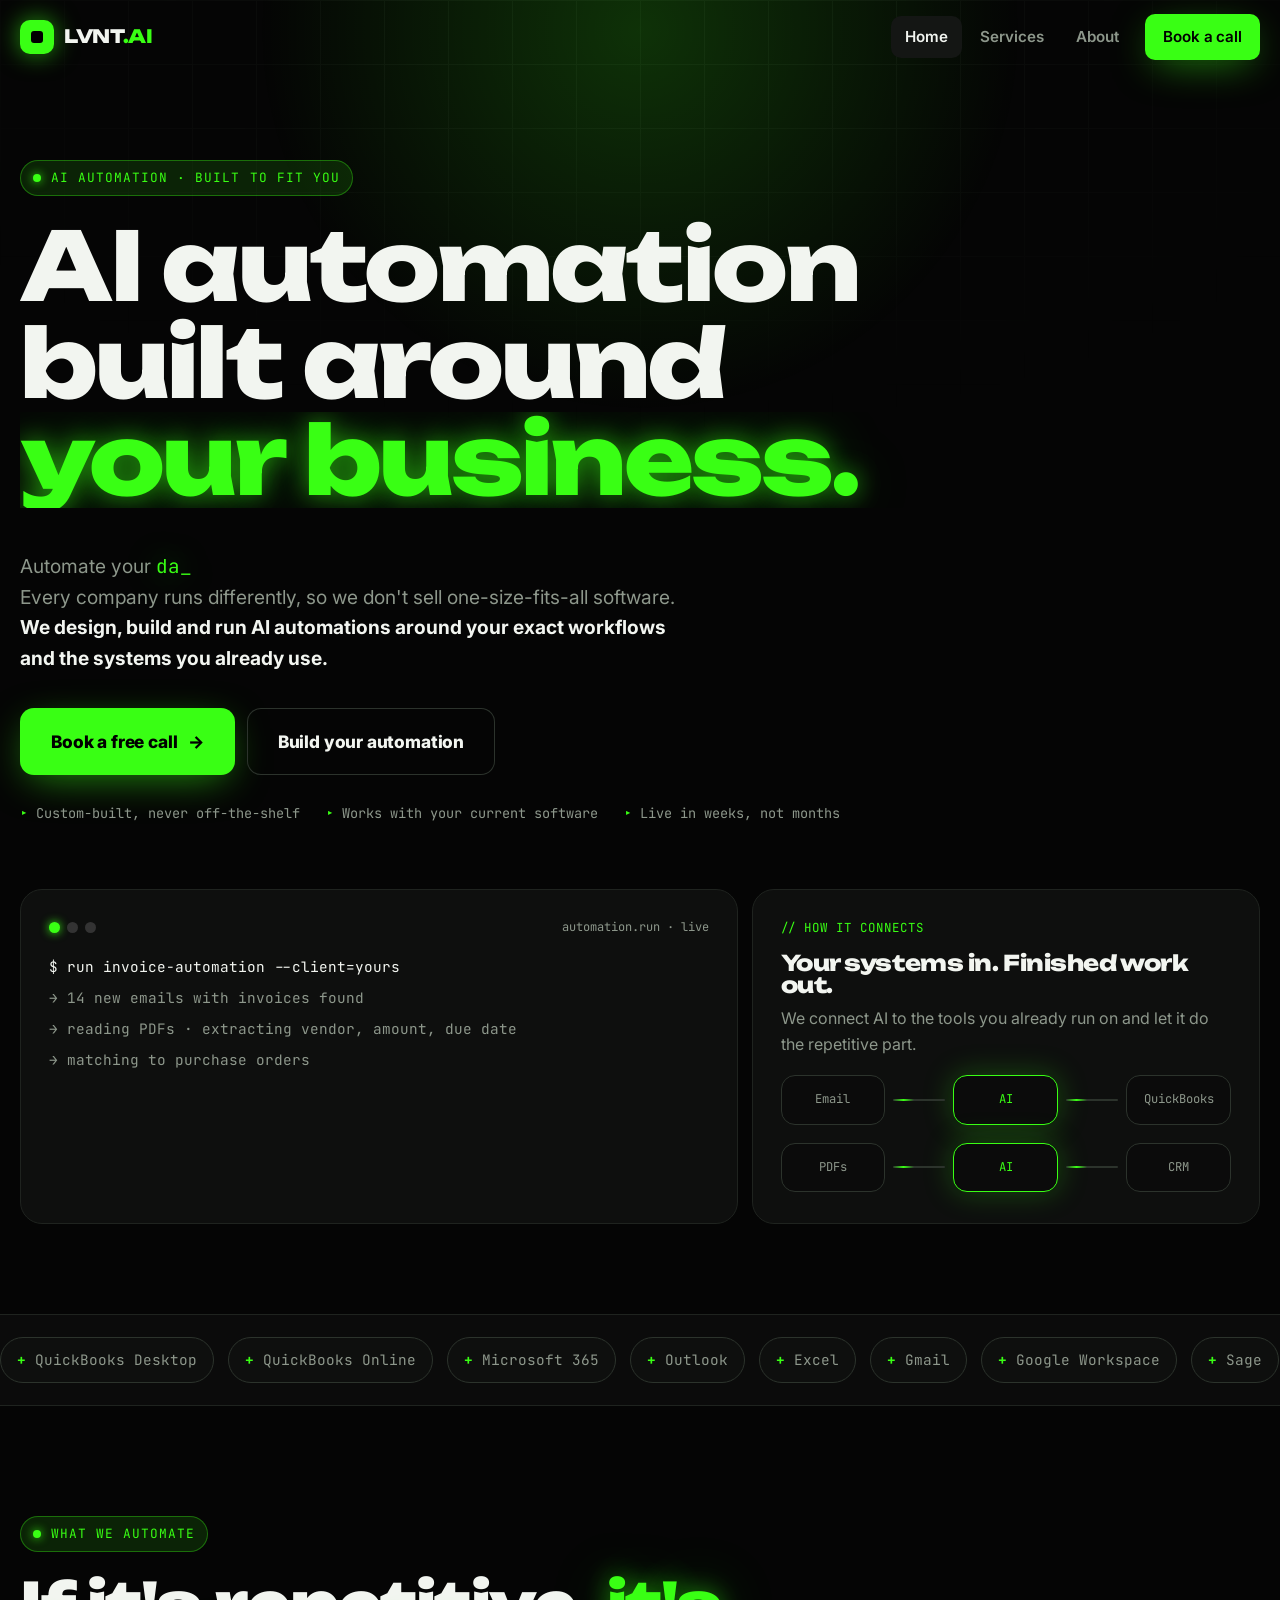
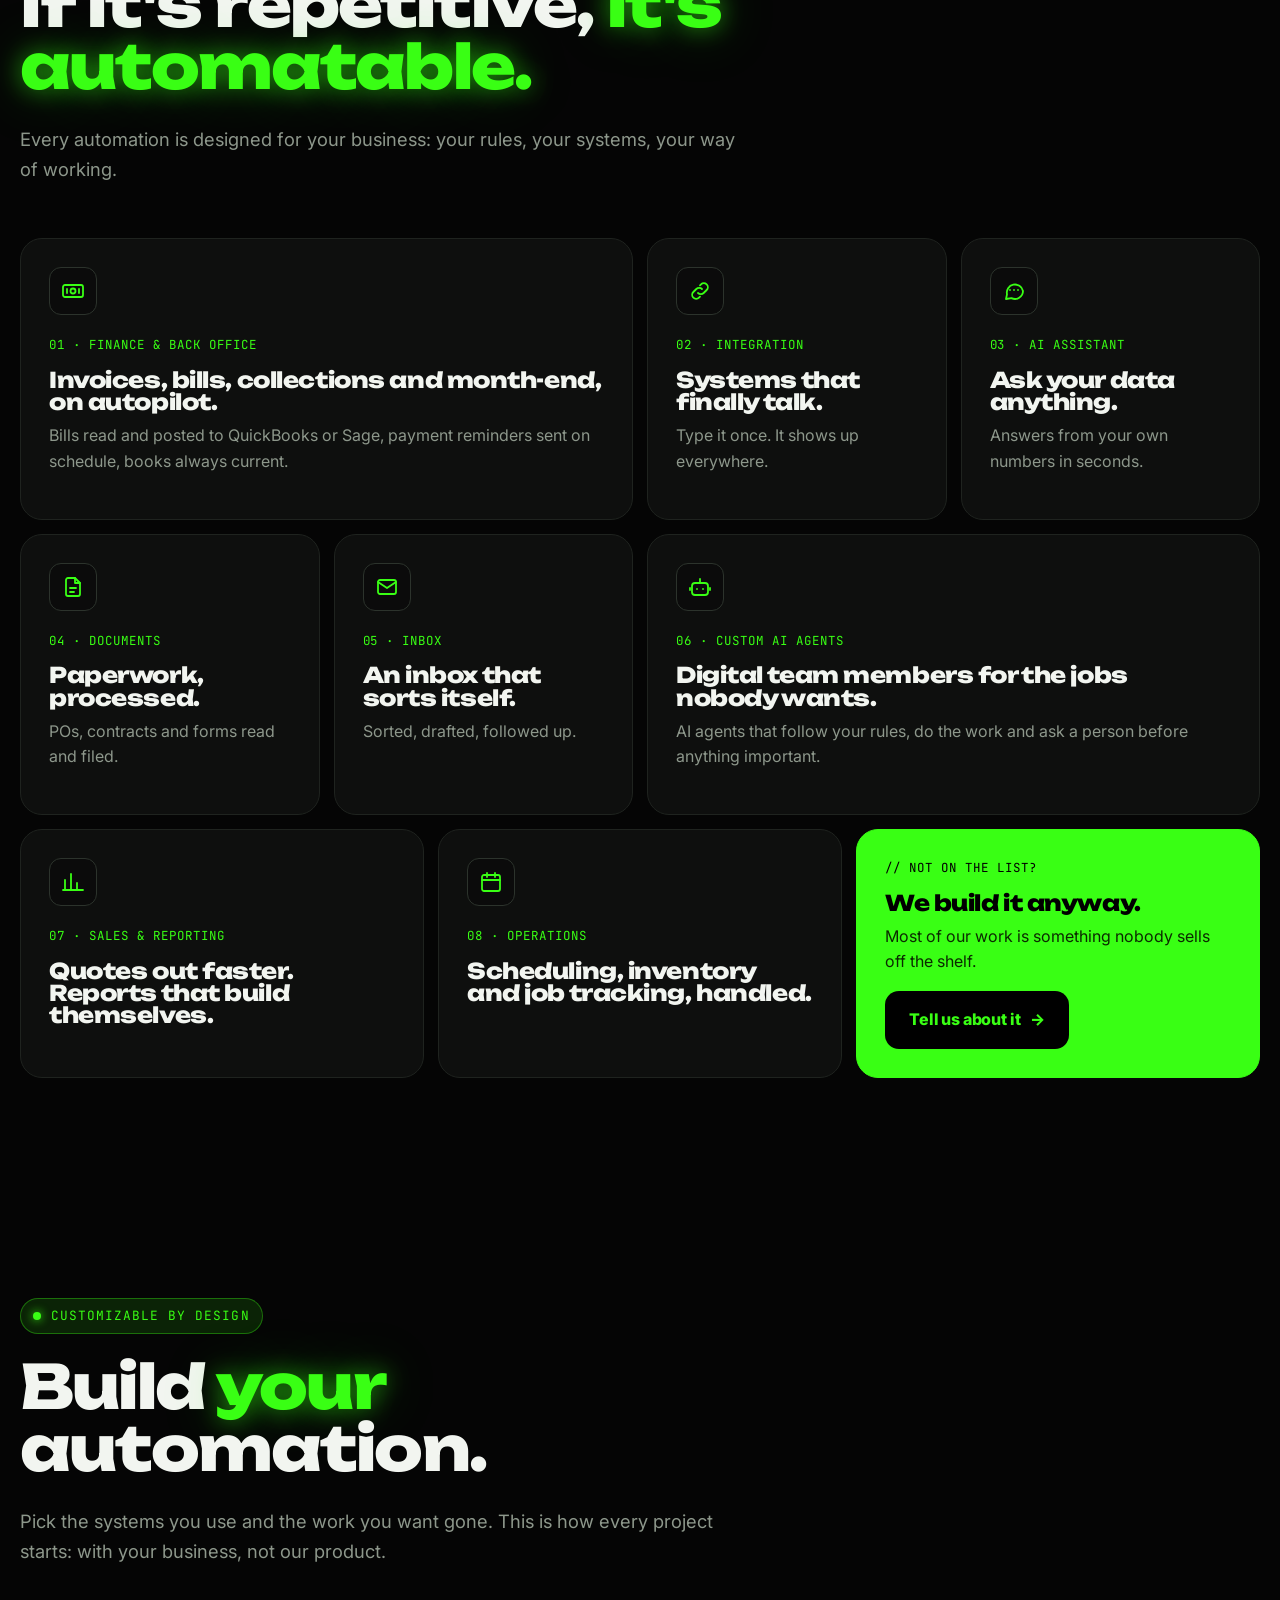
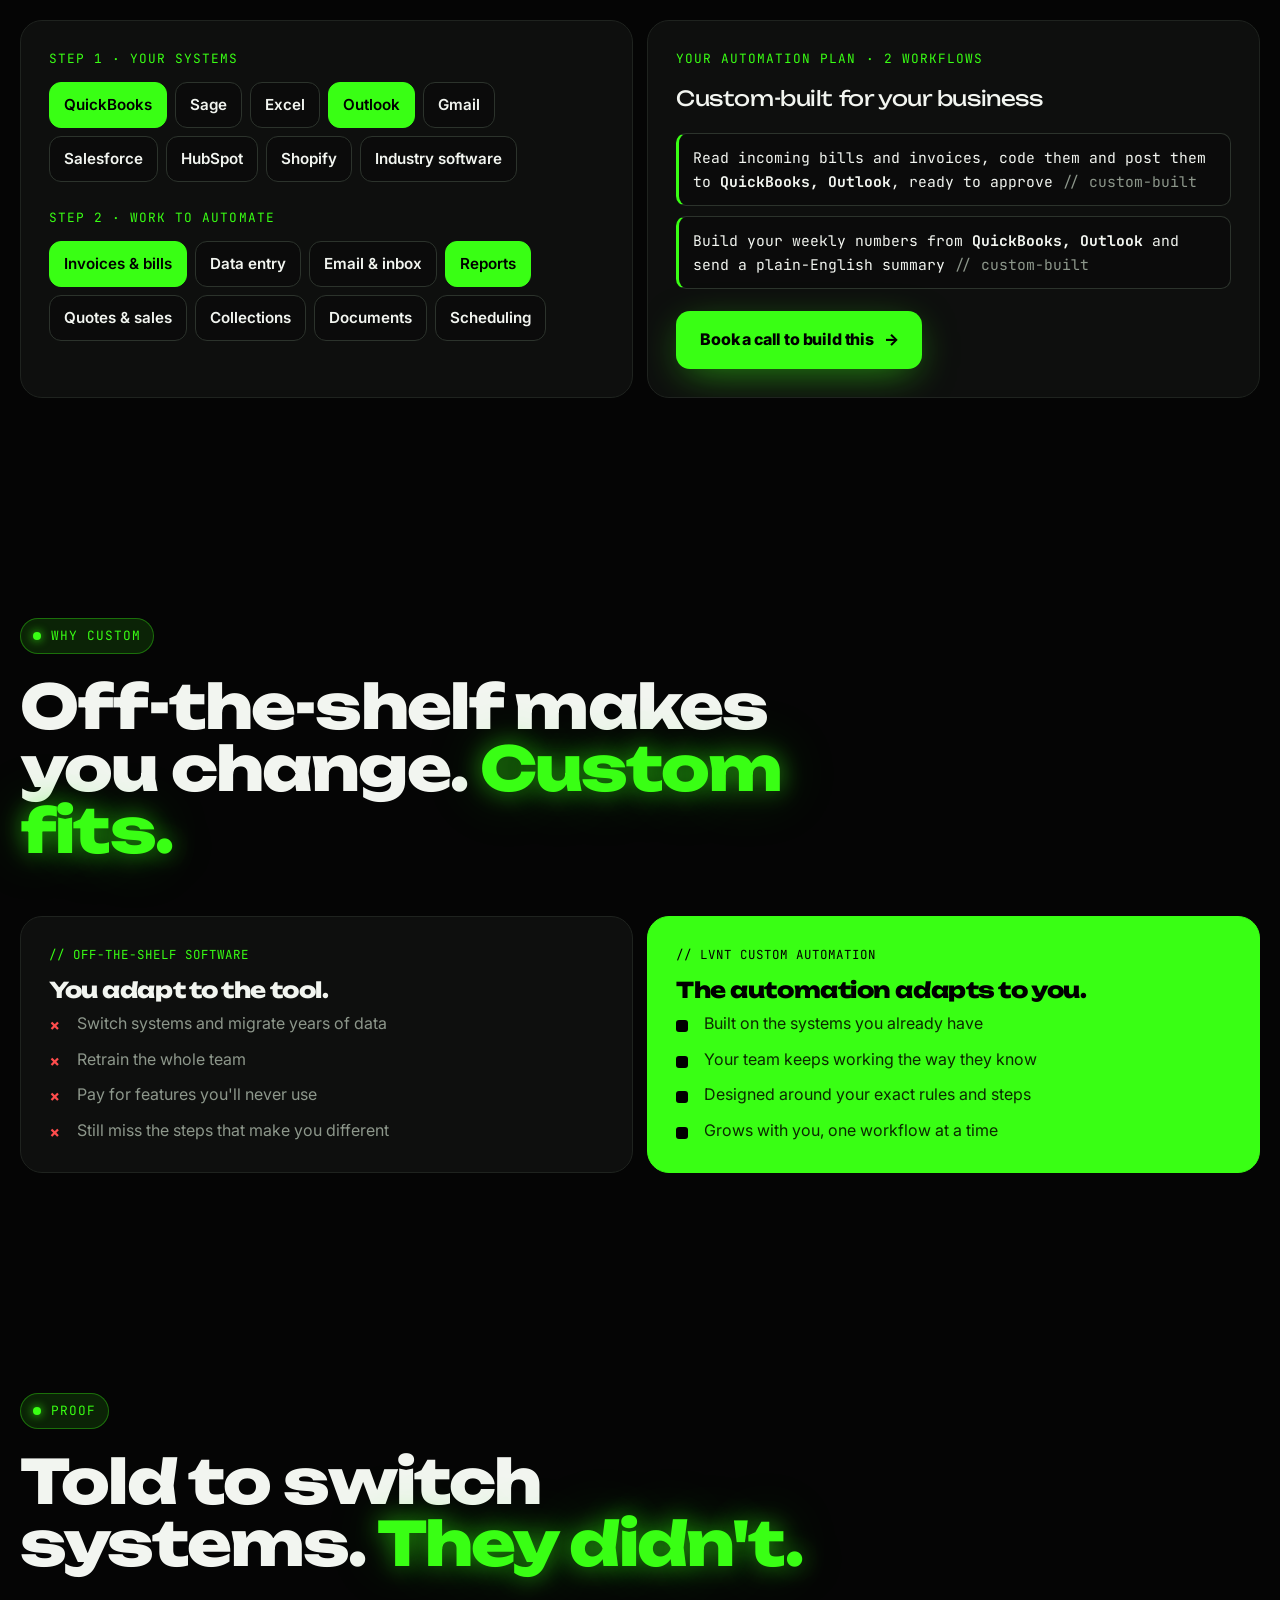
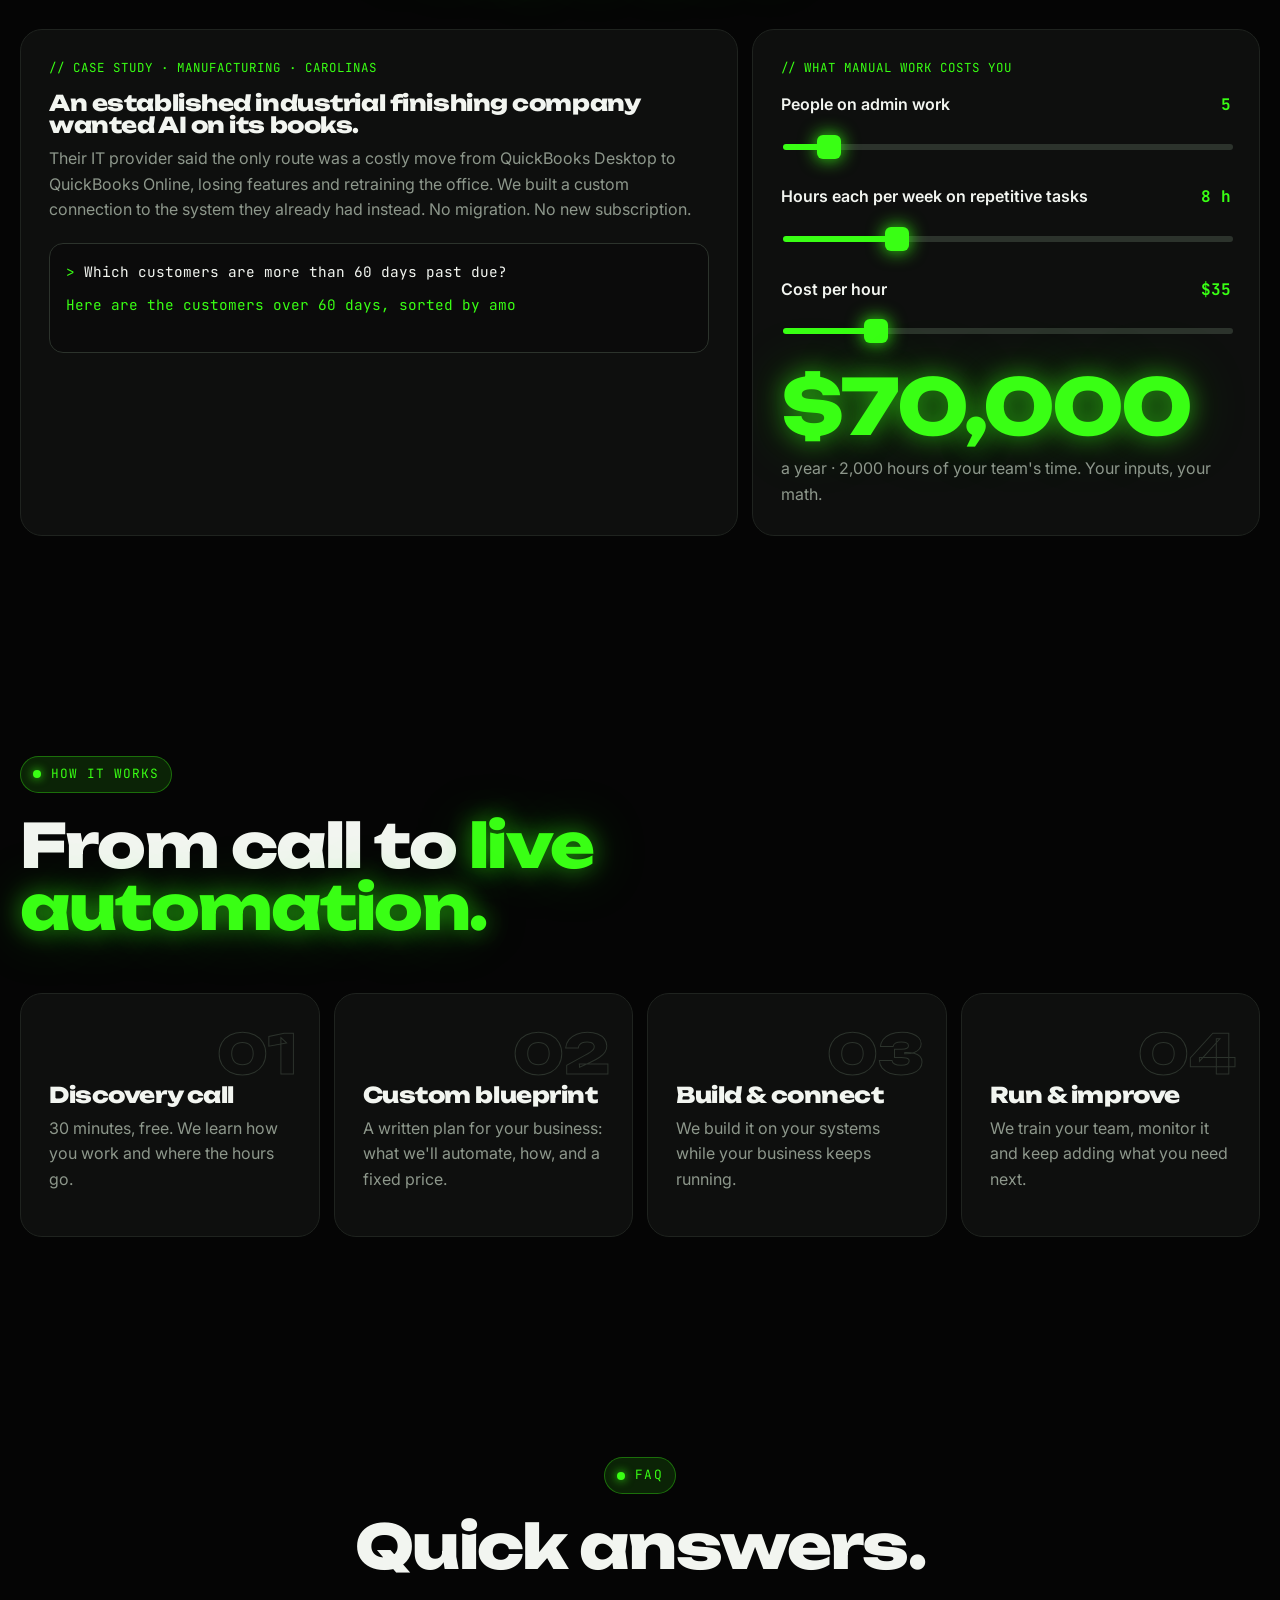
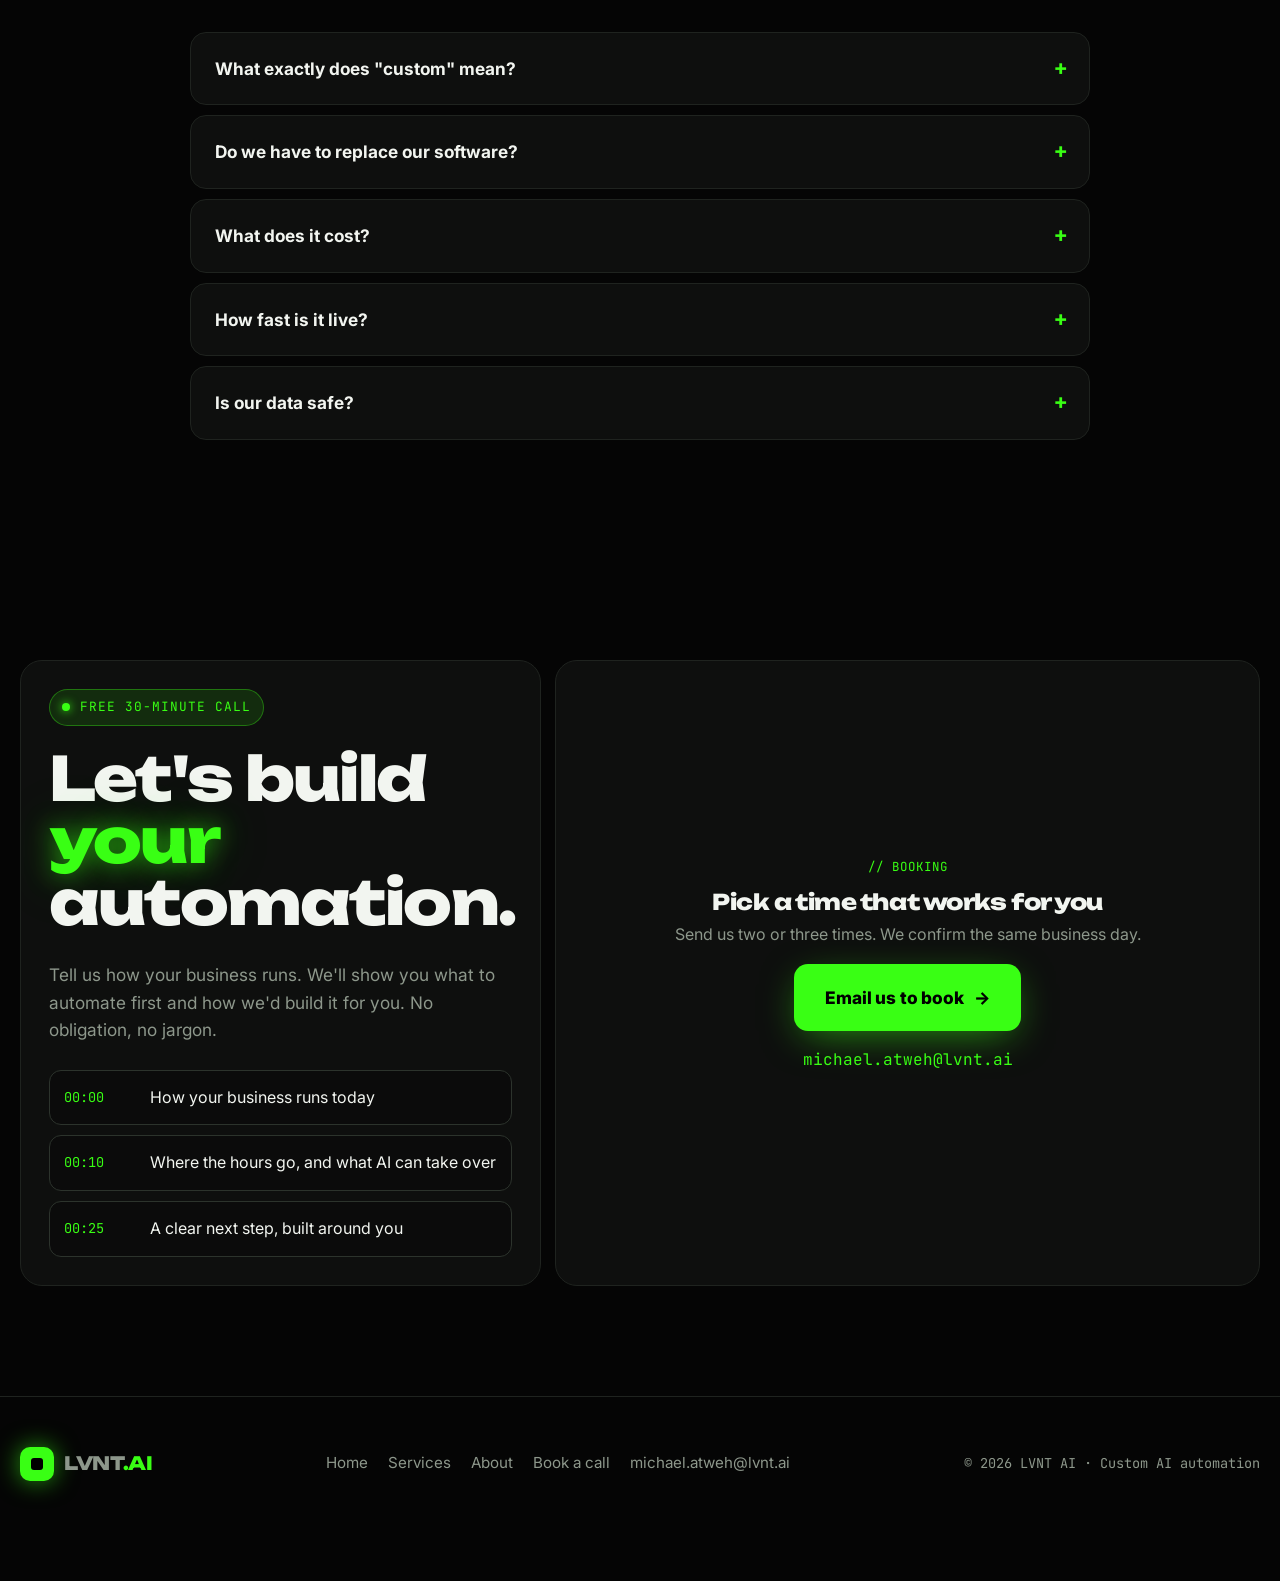
==== commit 3c74eef0: "Redesign the website: black and neon green, box grid, custom-automation focus - New bento-box layout" ====
--- a/06-automation-website/index.html
+++ b/06-automation-website/index.html
@@ -3,319 +3,212 @@
 <head>
   <meta charset="utf-8">
   <meta name="viewport" content="width=device-width, initial-scale=1">
-  <title>LVNT AI | AI Automation for Established Businesses</title>
-  <meta name="description" content="We connect the software you already use and put AI to work on the repetitive office tasks, so your team gets hours back every week. No rip-and-replace. Book a free 30-minute call.">
-  <meta property="og:title" content="LVNT AI | Your business, running like it's 2026">
-  <meta property="og:description" content="AI automation and integration for established, owner-led businesses. Keep your systems. Lose the busywork.">
+  <title>LVNT AI | Custom AI Automation for Your Business</title>
+  <meta name="description" content="Custom AI automation built around your business and the systems you already use. Invoices, data entry, inbox, reports, documents and more. Book a free call.">
+  <meta property="og:title" content="LVNT AI | Custom AI Automation for Your Business">
+  <meta property="og:description" content="Custom AI automation built around your business and the systems you already use. Invoices, data entry, inbox, reports, documents and more. Book a free call.">
   <meta property="og:type" content="website">
-  <meta name="theme-color" content="#0b0f1f">
-  <link rel="icon" href="data:image/svg+xml,%3Csvg xmlns='http://www.w3.org/2000/svg' viewBox='0 0 64 64'%3E%3Crect width='64' height='64' rx='16' fill='%23ff5a1f'/%3E%3Crect x='20' y='20' width='24' height='24' rx='6' fill='%230b0f1f'/%3E%3C/svg%3E">
+  <meta name="theme-color" content="#050505">
+  <link rel="icon" href="data:image/svg+xml,%3Csvg xmlns='http://www.w3.org/2000/svg' viewBox='0 0 64 64'%3E%3Crect width='64' height='64' rx='16' fill='%2339ff14'/%3E%3Crect x='22' y='22' width='20' height='20' rx='5' fill='%23000'/%3E%3C/svg%3E">
   <link rel="preconnect" href="https://fonts.googleapis.com">
   <link rel="preconnect" href="https://fonts.gstatic.com" crossorigin>
-  <link href="https://fonts.googleapis.com/css2?family=Archivo:wght@800;900&family=Plus+Jakarta+Sans:wght@400;600;700;800&display=swap" rel="stylesheet">
+  <link href="https://fonts.googleapis.com/css2?family=Unbounded:wght@700;800&family=Inter:wght@400;600;700;800&family=JetBrains+Mono:wght@400;600;700&display=swap" rel="stylesheet">
   <link rel="stylesheet" href="assets/styles.css">
 </head>
 <body>
 <a class="skip" href="#main">Skip to content</a>
-
 <header class="site-header">
   <div class="wrap">
-    <a class="logo" href="index.html"><span class="logo-mark"><span></span></span>LVNT<b>AI</b></a>
-    <button class="nav-toggle" aria-label="Open menu" aria-expanded="false"><span></span><span></span><span></span></button>
-    <nav class="nav" aria-label="Main">
-      <a href="index.html" aria-current="page">Home</a>
-      <a href="services.html">Services</a>
-      <a href="about.html">About</a>
-      <a class="btn" href="#book">Book a free call</a>
-    </nav>
+    <a class="logo" href="index.html"><span class="logo-mark"><i></i></span><span>LVNT<span class="neon">.AI</span></span></a>
+    <button class="nav-toggle" aria-label="Menu" aria-expanded="false"><span></span><span></span><span></span></button>
+    <nav class="nav" aria-label="Main"><a href="index.html" aria-current="page">Home</a><a href="services.html">Services</a><a href="about.html">About</a><a class="btn" href="#book" data-book>Book a call</a></nav>
   </div>
 </header>
-
 <main id="main">
 
-<!-- HERO -->
 <section class="hero">
-  <div class="blob b1"></div><div class="blob b2"></div><div class="blob b3"></div><div class="grid-bg"></div>
-  <div class="wrap hero-grid">
-    <div>
-      <span class="eyebrow"><span class="dot"></span>AI automation for established businesses</span>
-      <h1>You built it the hard way. <span class="hl">Let's make it easy.<svg viewBox="0 0 300 20" preserveAspectRatio="none"><path d="M5 15 Q 150 -5 295 12"/></svg></span></h1>
-      <p class="lead">We connect the software you already use and put AI to work on the repetitive office jobs. No more doing by hand:
-        <span class="rotator"><span>invoices.</span><span>data entry.</span><span>follow-up emails.</span><span>reports.</span><span>paperwork.</span></span>
-        Your team gets hours back every week. You don't have to learn anything new.</p>
-      <div class="hero-ctas">
-        <a class="btn btn-lg" href="#book">Book a free 30-minute call <span class="arrow">→</span></a>
-        <a class="btn btn-ghost btn-lg" href="#cost">What is busywork costing me?</a>
-      </div>
-      <ul class="reassure">
-        <li>Keep the systems you have</li>
-        <li>Plain English, no jargon</li>
-        <li>We stay after it's built</li>
-      </ul>
-    </div>
-
-    <div class="machine reveal d2" aria-hidden="true">
-      <div class="machine-head"><i></i><i></i><i></i><span>YOUR OFFICE, AUTOMATED</span></div>
-      <div class="flow">
-        <div class="stack">
-          <div class="chip"><span class="ic">🧾</span>Paper invoices</div>
-          <div class="chip"><span class="ic">📧</span>200 unread emails</div>
-          <div class="chip"><span class="ic">📊</span>Retyping into Excel</div>
-          <div class="chip"><span class="ic">📞</span>"Did we bill them?"</div>
+  <div class="wrap">
+    <span class="tag"><span class="dot"></span>AI automation · built to fit you</span>
+    <h1><span class="line"><span>AI automation</span></span><span class="line"><span>built around</span></span><span class="line"><span class="glow">your business.</span></span></h1>
+    <p class="lead">Automate your <span class="typed mono" data-words="invoices|data entry|inbox|reports|follow-ups|paperwork|scheduling"></span><br>
+      Every company runs differently, so we don't sell one-size-fits-all software. <b>We design, build and run AI automations around your exact workflows and the systems you already use.</b></p>
+    <div class="ctas">
+      <a class="btn btn-lg" href="#book" data-book>Book a free call <span class="arr">→</span></a>
+      <a class="btn btn-ghost btn-lg" href="#build">Build your automation</a>
+    </div>
+    <ul class="hero-meta"><li>Custom-built, never off-the-shelf</li><li>Works with your current software</li><li>Live in weeks, not months</li></ul>
+
+    <div class="bento" style="margin-top:64px">
+      <div class="box s7 term reveal">
+        <div class="term-head"><i></i><i></i><i></i><span>automation.run · live</span></div>
+        <div class="term-lines">
+          <div class="cmd">$ run invoice-automation --client=yours</div>
+          <div>→ 14 new emails with invoices found</div>
+          <div>→ reading PDFs · extracting vendor, amount, due date</div>
+          <div>→ matching to purchase orders</div>
+          <div>→ posting drafts to QuickBooks</div>
+          <div class="ok">✓ 14 bills ready for one-click approval</div>
+          <div class="ok">✓ weekly cash report sent to owner</div>
+          <div class="cmd">$ <span class="typed-static">idle · next run 07:00</span></div>
         </div>
-        <div class="core"><span class="spark"></span><span class="spark"></span><span class="spark"></span><div class="core-orb">AI</div></div>
-        <div class="done">
-          <div class="chip">Entered in QuickBooks</div>
-          <div class="chip">Sorted &amp; answered</div>
-          <div class="chip">Report on your desk</div>
-          <div class="chip">Reminder sent</div>
+      </div>
+      <div class="box s5 reveal d1">
+        <span class="k">// how it connects</span>
+        <h3>Your systems in. Finished work out.</h3>
+        <p>We connect AI to the tools you already run on and let it do the repetitive part.</p>
+        <div class="flow"><div class="node">Email</div><div class="wire"></div><div class="node ai">AI</div><div class="wire"></div><div class="node">QuickBooks</div></div>
+        <div class="flow"><div class="node">PDFs</div><div class="wire"></div><div class="node ai">AI</div><div class="wire"></div><div class="node">CRM</div></div>
+      </div>
+    </div>
+  </div>
+</section>
+
+<div class="marquee" aria-label="Systems we connect to"><div class="marquee-track"><span class="chip"><b>+</b> QuickBooks Desktop</span><span class="chip"><b>+</b> QuickBooks Online</span><span class="chip"><b>+</b> Microsoft 365</span><span class="chip"><b>+</b> Outlook</span><span class="chip"><b>+</b> Excel</span><span class="chip"><b>+</b> Gmail</span><span class="chip"><b>+</b> Google Workspace</span><span class="chip"><b>+</b> Sage</span><span class="chip"><b>+</b> Xero</span><span class="chip"><b>+</b> Salesforce</span><span class="chip"><b>+</b> HubSpot</span><span class="chip"><b>+</b> Slack</span><span class="chip"><b>+</b> Teams</span><span class="chip"><b>+</b> Shopify</span><span class="chip"><b>+</b> DocuSign</span><span class="chip"><b>+</b> SharePoint</span><span class="chip"><b>+</b> Dropbox</span><span class="chip"><b>+</b> Custom APIs</span><span class="chip"><b>+</b> Legacy software</span><span class="chip"><b>+</b> QuickBooks Desktop</span><span class="chip"><b>+</b> QuickBooks Online</span><span class="chip"><b>+</b> Microsoft 365</span><span class="chip"><b>+</b> Outlook</span><span class="chip"><b>+</b> Excel</span><span class="chip"><b>+</b> Gmail</span><span class="chip"><b>+</b> Google Workspace</span><span class="chip"><b>+</b> Sage</span><span class="chip"><b>+</b> Xero</span><span class="chip"><b>+</b> Salesforce</span><span class="chip"><b>+</b> HubSpot</span><span class="chip"><b>+</b> Slack</span><span class="chip"><b>+</b> Teams</span><span class="chip"><b>+</b> Shopify</span><span class="chip"><b>+</b> DocuSign</span><span class="chip"><b>+</b> SharePoint</span><span class="chip"><b>+</b> Dropbox</span><span class="chip"><b>+</b> Custom APIs</span><span class="chip"><b>+</b> Legacy software</span></div></div>
+
+<section>
+  <div class="wrap">
+    <div class="head reveal">
+      <span class="tag"><span class="dot"></span>What we automate</span>
+      <h2>If it's repetitive, <span class="glow">it's automatable.</span></h2>
+      <p>Every automation is designed for your business: your rules, your systems, your way of working.</p>
+    </div>
+    <div class="bento">
+      <a class="box s6 reveal" href="services.html#finance" style="text-decoration:none"><div class="ico"><svg viewBox="0 0 24 24" fill="none" stroke="currentColor" stroke-width="1.8" stroke-linecap="round" stroke-linejoin="round"><rect x="2" y="6" width="20" height="12" rx="2"/><circle cx="12" cy="12" r="2.5"/><path d="M6 10v4M18 10v4"/></svg></div><span class="k">01 · finance &amp; back office</span><h3>Invoices, bills, collections and month-end, on autopilot.</h3><p>Bills read and posted to QuickBooks or Sage, payment reminders sent on schedule, books always current.</p></a>
+      <a class="box s3 reveal d1" href="services.html#integration" style="text-decoration:none"><div class="ico"><svg viewBox="0 0 24 24" fill="none" stroke="currentColor" stroke-width="1.8" stroke-linecap="round" stroke-linejoin="round"><path d="M10 14a4 4 0 0 0 5.66 0l3-3a4 4 0 0 0-5.66-5.66l-1 1"/><path d="M14 10a4 4 0 0 0-5.66 0l-3 3a4 4 0 0 0 5.66 5.66l1-1"/></svg></div><span class="k">02 · integration</span><h3>Systems that finally talk.</h3><p>Type it once. It shows up everywhere.</p></a>
+      <a class="box s3 reveal d2" href="services.html#assistant" style="text-decoration:none"><div class="ico"><svg viewBox="0 0 24 24" fill="none" stroke="currentColor" stroke-width="1.8" stroke-linecap="round" stroke-linejoin="round"><path d="M21 12a8 8 0 0 1-11.6 7.1L4 20l1-4.6A8 8 0 1 1 21 12Z"/><path d="M8 11h.01M12 11h.01M16 11h.01"/></svg></div><span class="k">03 · AI assistant</span><h3>Ask your data anything.</h3><p>Answers from your own numbers in seconds.</p></a>
+      <a class="box s3 reveal" href="services.html#documents" style="text-decoration:none"><div class="ico"><svg viewBox="0 0 24 24" fill="none" stroke="currentColor" stroke-width="1.8" stroke-linecap="round" stroke-linejoin="round"><path d="M14 3H7a2 2 0 0 0-2 2v14a2 2 0 0 0 2 2h10a2 2 0 0 0 2-2V8Z"/><path d="M14 3v5h5M9 13h6M9 17h4"/></svg></div><span class="k">04 · documents</span><h3>Paperwork, processed.</h3><p>POs, contracts and forms read and filed.</p></a>
+      <a class="box s3 reveal d1" href="services.html#inbox" style="text-decoration:none"><div class="ico"><svg viewBox="0 0 24 24" fill="none" stroke="currentColor" stroke-width="1.8" stroke-linecap="round" stroke-linejoin="round"><rect x="3" y="5" width="18" height="14" rx="2"/><path d="m3 7 9 6 9-6"/></svg></div><span class="k">05 · inbox</span><h3>An inbox that sorts itself.</h3><p>Sorted, drafted, followed up.</p></a>
+      <a class="box s6 reveal d2" href="services.html#agents" style="text-decoration:none"><div class="ico"><svg viewBox="0 0 24 24" fill="none" stroke="currentColor" stroke-width="1.8" stroke-linecap="round" stroke-linejoin="round"><rect x="4" y="8" width="16" height="12" rx="3"/><path d="M12 4v4M9 14h.01M15 14h.01M2 13v2M22 13v2"/></svg></div><span class="k">06 · custom AI agents</span><h3>Digital team members for the jobs nobody wants.</h3><p>AI agents that follow your rules, do the work and ask a person before anything important.</p></a>
+      <a class="box s4 reveal" href="services.html#sales" style="text-decoration:none"><div class="ico"><svg viewBox="0 0 24 24" fill="none" stroke="currentColor" stroke-width="1.8" stroke-linecap="round" stroke-linejoin="round"><path d="M4 20V10M10 20V4M16 20v-7M22 20H2"/></svg></div><span class="k">07 · sales &amp; reporting</span><h3>Quotes out faster. Reports that build themselves.</h3></a>
+      <a class="box s4 reveal d1" href="services.html#operations" style="text-decoration:none"><div class="ico"><svg viewBox="0 0 24 24" fill="none" stroke="currentColor" stroke-width="1.8" stroke-linecap="round" stroke-linejoin="round"><rect x="3" y="5" width="18" height="16" rx="2"/><path d="M3 10h18M8 3v4M16 3v4"/></svg></div><span class="k">08 · operations</span><h3>Scheduling, inventory and job tracking, handled.</h3></a>
+      <div class="box s4 neon-box reveal d2"><span class="k">// not on the list?</span><h3>We build it anyway.</h3><p>Most of our work is something nobody sells off the shelf.</p><a class="btn" href="#book" data-book>Tell us about it <span class="arr">→</span></a></div>
+    </div>
+  </div>
+</section>
+
+<section id="build">
+  <div class="wrap">
+    <div class="head reveal">
+      <span class="tag"><span class="dot"></span>Customizable by design</span>
+      <h2>Build <span class="glow">your</span> automation.</h2>
+      <p>Pick the systems you use and the work you want gone. This is how every project starts: with your business, not our product.</p>
+    </div>
+    <div class="builder">
+      <div class="box reveal">
+        <span class="step-label">Step 1 · your systems</span>
+        <div class="opts" data-group="sys">
+          <button class="opt" aria-pressed="true">QuickBooks</button><button class="opt" aria-pressed="false">Sage</button><button class="opt" aria-pressed="false">Excel</button><button class="opt" aria-pressed="true">Outlook</button><button class="opt" aria-pressed="false">Gmail</button><button class="opt" aria-pressed="false">Salesforce</button><button class="opt" aria-pressed="false">HubSpot</button><button class="opt" aria-pressed="false">Shopify</button><button class="opt" aria-pressed="false">Industry software</button>
         </div>
-      </div>
-      <div class="machine-foot"><span>Your team's time, back on real work</span><strong>Every week</strong></div>
-    </div>
-  </div>
-</section>
-
-<div class="marquee" aria-label="Tools we work with">
-  <div class="marquee-track">
-    <span>QuickBooks Desktop</span><span>QuickBooks Online</span><span>Microsoft Outlook</span><span>Excel</span><span>Gmail</span><span>Google Sheets</span><span>Sage</span><span>Microsoft Teams</span><span>HubSpot</span><span>Salesforce</span><span>DocuSign</span><span>Shopify</span><span>Your old software too</span>
-    <span>QuickBooks Desktop</span><span>QuickBooks Online</span><span>Microsoft Outlook</span><span>Excel</span><span>Gmail</span><span>Google Sheets</span><span>Sage</span><span>Microsoft Teams</span><span>HubSpot</span><span>Salesforce</span><span>DocuSign</span><span>Shopify</span><span>Your old software too</span>
-  </div>
-</div>
-
-<!-- PAIN CHECKLIST -->
-<section>
-  <div class="wrap">
-    <div class="section-head reveal">
-      <span class="kicker">Quick check</span>
-      <h2>Does any of this sound like your office?</h2>
-      <p>Tap every one that's true. Be honest, nobody's watching.</p>
-    </div>
-    <div class="pain-grid reveal d1">
-      <button class="pain" aria-pressed="false"><span class="box"></span>Someone types the same information into two or three different programs.</button>
-      <button class="pain" aria-pressed="false"><span class="box"></span>Invoices, bills or purchase orders still get keyed in by hand.</button>
-      <button class="pain" aria-pressed="false"><span class="box"></span>Getting a simple report means waiting on one person and a spreadsheet.</button>
-      <button class="pain" aria-pressed="false"><span class="box"></span>Chasing late payments is a job nobody wants and nobody has time for.</button>
-      <button class="pain" aria-pressed="false"><span class="box"></span>Important know-how lives in one long-time employee's head.</button>
-      <button class="pain" aria-pressed="false"><span class="box"></span>Customers wait too long for a quote, an answer or a callback.</button>
-      <button class="pain" aria-pressed="false"><span class="box"></span>Your software doesn't talk to each other, so people copy and paste between them.</button>
-      <button class="pain" aria-pressed="false"><span class="box"></span>You've heard "AI" a hundred times and still don't know where it fits for you.</button>
-    </div>
-    <div class="pain-result" role="status" aria-live="polite">
-      <div style="display:flex;gap:20px;align-items:center"><span class="count">0</span><p data-msg></p></div>
-      <a class="btn" href="#book">Fix these on a free call <span class="arrow">→</span></a>
-    </div>
-  </div>
-</section>
-
-<!-- CALCULATOR -->
-<section class="section-dark" id="cost">
-  <div class="wrap">
-    <div class="section-head reveal">
-      <span class="kicker">The hidden cost</span>
-      <h2>What is busywork really costing you?</h2>
-      <p>Move the sliders to match your business. This is your own math, not ours.</p>
-    </div>
-    <div class="calc reveal d1">
-      <div class="calc-inputs">
-        <div class="field">
-          <label for="people">People doing office or admin work <output for="people"></output></label>
-          <input type="range" id="people" name="people" min="1" max="50" value="5">
+        <span class="step-label">Step 2 · work to automate</span>
+        <div class="opts" data-group="task">
+          <button class="opt" aria-pressed="true">Invoices &amp; bills</button><button class="opt" aria-pressed="false">Data entry</button><button class="opt" aria-pressed="false">Email &amp; inbox</button><button class="opt" aria-pressed="true">Reports</button><button class="opt" aria-pressed="false">Quotes &amp; sales</button><button class="opt" aria-pressed="false">Collections</button><button class="opt" aria-pressed="false">Documents</button><button class="opt" aria-pressed="false">Scheduling</button>
         </div>
-        <div class="field">
-          <label for="hours">Hours each spends per week on repetitive tasks <output for="hours"></output></label>
-          <input type="range" id="hours" name="hours" min="1" max="30" value="8" data-suffix=" hrs">
-          <small>Data entry, copying between programs, chasing paperwork, building the same report again.</small>
-        </div>
-        <div class="field">
-          <label for="rate">Average cost per hour, wages plus overhead <output for="rate"></output></label>
-          <input type="range" id="rate" name="rate" min="15" max="120" value="35" data-prefix="$">
-        </div>
-      </div>
-      <div class="calc-out">
-        <span class="label">Every year, repetitive work costs you about</span>
-        <div class="money" data-money>$0</div>
-        <div class="sub"><b data-hours>0</b> hours of your team's time (50 working weeks)</div>
-        <div class="half">If automation took over just <b>half</b> of it, that's <strong data-half>$0</strong> a year, or about <b data-weeks>0</b> full-time work weeks back for things that grow the business.</div>
-        <a class="btn btn-lg" href="#book">Show me where my hours go <span class="arrow">→</span></a>
-        <p class="fine">An estimate from your inputs. On the call we'll look at your real workflows.</p>
-      </div>
-    </div>
-  </div>
-</section>
-
-<!-- WHAT WE DO -->
-<section>
-  <div class="wrap">
-    <div class="section-head reveal">
-      <span class="kicker">What we do</span>
-      <h2>We don't sell software. We make yours work harder.</h2>
-      <p>Most automation companies want you to throw out what you have. We connect to it, then put AI on the jobs your people shouldn't be doing by hand.</p>
-    </div>
-    <div class="cards">
-      <article class="card c-orange reveal"><div class="icon">💵</div><h3>Accounting &amp; back office</h3><p>Bills, invoices, payment reminders and month-end reports, handled automatically in QuickBooks or whatever you use.</p><a class="link" href="services.html#accounting">See how →</a></article>
-      <article class="card c-blue reveal d1"><div class="icon">🔗</div><h3>Connect your systems</h3><p>Your accounting, email, spreadsheets and job software finally talk to each other. Type it once, it shows up everywhere.</p><a class="link" href="services.html#integration">See how →</a></article>
-      <article class="card c-sun reveal d2"><div class="icon">💬</div><h3>Ask your business anything</h3><p>"Who owes us money over 60 days?" Get the answer in plain English from your own data, in seconds.</p><a class="link" href="services.html#assistant">See how →</a></article>
-      <article class="card c-mint reveal"><div class="icon">📄</div><h3>Paperwork on autopilot</h3><p>Purchase orders, contracts and forms read, checked and filed. No more retyping what's already on the page.</p><a class="link" href="services.html#documents">See how →</a></article>
-      <article class="card c-pink reveal d1"><div class="icon">📬</div><h3>Inbox &amp; customer follow-up</h3><p>Emails sorted, routine replies drafted, quotes followed up. Every customer hears back fast.</p><a class="link" href="services.html#inbox">See how →</a></article>
-      <article class="card c-violet reveal d2"><div class="icon">📈</div><h3>Reports that build themselves</h3><p>The numbers you check every Monday, waiting in your inbox before you get your coffee.</p><a class="link" href="services.html#reporting">See how →</a></article>
-    </div>
-    <p class="reveal" style="margin-top:34px;text-align:center"><a class="btn btn-dark btn-lg" href="services.html">See all services <span class="arrow">→</span></a></p>
-  </div>
-</section>
-
-<!-- BEFORE / AFTER -->
-<section class="section-cream">
-  <div class="wrap">
-    <div class="section-head center reveal">
-      <span class="kicker">A normal Monday</span>
-      <h2>Same business. Same people. Different Monday.</h2>
-    </div>
-    <div class="compare">
-      <div class="before reveal">
-        <h3>😩 Before</h3>
-        <ul>
-          <li>Open the inbox, print the bills, type them into QuickBooks.</li>
-          <li>Pull last week's numbers into a spreadsheet by hand.</li>
-          <li>Call around to find out which jobs got invoiced.</li>
-          <li>Remember (or forget) to chase the customer who's 45 days late.</li>
-          <li>Leave at 6:30, with the real work still waiting.</li>
+      </div>
+      <div class="box blueprint reveal d1" aria-live="polite">
+        <span class="step-label">Your automation plan · <span data-bp-count>0</span> workflows</span>
+        <div class="bp-title">Custom-built for your business</div>
+        <ul class="bp-list"></ul>
+        <a class="btn" href="#book" data-book data-bp-cta>Book a call to build this <span class="arr">→</span></a>
+      </div>
+    </div>
+  </div>
+</section>
+
+<section>
+  <div class="wrap">
+    <div class="head reveal">
+      <span class="tag"><span class="dot"></span>Why custom</span>
+      <h2>Off-the-shelf makes you change. <span class="glow">Custom fits.</span></h2>
+    </div>
+    <div class="bento">
+      <div class="box s6 reveal"><span class="k">// off-the-shelf software</span><h3>You adapt to the tool.</h3>
+        <ul class="ticks bad"><li>Switch systems and migrate years of data</li><li>Retrain the whole team</li><li>Pay for features you'll never use</li><li>Still miss the steps that make you different</li></ul></div>
+      <div class="box s6 neon-box reveal d1"><span class="k">// LVNT custom automation</span><h3>The automation adapts to you.</h3>
+        <ul class="ticks"><li>Built on the systems you already have</li><li>Your team keeps working the way they know</li><li>Designed around your exact rules and steps</li><li>Grows with you, one workflow at a time</li></ul></div>
+    </div>
+  </div>
+</section>
+
+<section>
+  <div class="wrap">
+    <div class="head reveal">
+      <span class="tag"><span class="dot"></span>Proof</span>
+      <h2>Told to switch systems. <span class="glow">They didn't.</span></h2>
+    </div>
+    <div class="bento">
+      <div class="box s7 reveal">
+        <span class="k">// case study · manufacturing · carolinas</span>
+        <h3>An established industrial finishing company wanted AI on its books.</h3>
+        <p>Their IT provider said the only route was a costly move from QuickBooks Desktop to QuickBooks Online, losing features and retraining the office. We built a custom connection to the system they already had instead. No migration. No new subscription.</p>
+        <div class="ask"><div class="q">Which customers are more than 60 days past due?</div><div class="a" data-type="Here are the customers over 60 days, sorted by amount owed, with the oldest invoice for each. Want me to draft reminder emails?"></div></div>
+      </div>
+      <div class="box s5 calc reveal d1" id="cost">
+        <span class="k">// what manual work costs you</span>
+        <div class="field"><label for="people">People on admin work <output for="people"></output></label><input type="range" id="people" name="people" min="1" max="50" value="5"></div>
+        <div class="field"><label for="hours">Hours each per week on repetitive tasks <output for="hours"></output></label><input type="range" id="hours" name="hours" min="1" max="30" value="8" data-suf=" h"></div>
+        <div class="field"><label for="rate">Cost per hour <output for="rate"></output></label><input type="range" id="rate" name="rate" min="15" max="120" value="35" data-pre="$"></div>
+        <div class="big glow" data-money>$0</div>
+        <p style="margin:0">a year · <span data-hours>0</span> hours of your team's time. Your inputs, your math.</p>
+      </div>
+    </div>
+  </div>
+</section>
+
+<section>
+  <div class="wrap">
+    <div class="head reveal">
+      <span class="tag"><span class="dot"></span>How it works</span>
+      <h2>From call to <span class="glow">live automation.</span></h2>
+    </div>
+    <div class="steps">
+      <div class="box reveal"><h3>Discovery call</h3><p>30 minutes, free. We learn how you work and where the hours go.</p></div>
+      <div class="box reveal d1"><h3>Custom blueprint</h3><p>A written plan for your business: what we'll automate, how, and a fixed price.</p></div>
+      <div class="box reveal d2"><h3>Build &amp; connect</h3><p>We build it on your systems while your business keeps running.</p></div>
+      <div class="box reveal d3"><h3>Run &amp; improve</h3><p>We train your team, monitor it and keep adding what you need next.</p></div>
+    </div>
+  </div>
+</section>
+
+<section>
+  <div class="wrap">
+    <div class="head center reveal"><span class="tag"><span class="dot"></span>FAQ</span><h2>Quick answers.</h2></div>
+    <div class="faq reveal d1">
+      <details><summary>What exactly does "custom" mean?</summary><div class="ans">We don't resell a fixed product. We map how your business actually works, then design and build automations around your steps, your rules and your software. Two clients never get the same build.</div></details>
+      <details><summary>Do we have to replace our software?</summary><div class="ans">Almost never. We build on what you already use, including older desktop programs like QuickBooks Desktop.</div></details>
+      <details><summary>What does it cost?</summary><div class="ans">It depends on what we build, so after the free call you get a written blueprint with a fixed price per workflow. You choose what to go ahead with.</div></details>
+      <details><summary>How fast is it live?</summary><div class="ans">Usually within a few weeks of agreeing the blueprint. We ship one workflow at a time so you see results early.</div></details>
+      <details><summary>Is our data safe?</summary><div class="ans">Each automation only gets the access it needs, you can see everything that runs, and anything that sends money or messages customers can require a person's approval.</div></details>
+    </div>
+  </div>
+</section>
+
+<section id="book">
+  <div class="wrap">
+    <div class="book-grid">
+      <div class="box reveal">
+        <span class="tag"><span class="dot"></span>Free 30-minute call</span>
+        <h2>Let's build <span class="glow">your</span> automation.</h2>
+        <p style="font-size:1.08rem">Tell us how your business runs. We'll show you what to automate first and how we'd build it for you. No obligation, no jargon.</p>
+        <ul class="agenda">
+          <li><span class="t">00:00</span><span>How your business runs today</span></li>
+          <li><span class="t">00:10</span><span>Where the hours go, and what AI can take over</span></li>
+          <li><span class="t">00:25</span><span>A clear next step, built around you</span></li>
         </ul>
       </div>
-      <div class="after reveal d1">
-        <h3>😎 After</h3>
-        <ul>
-          <li>Bills were read and entered overnight. You approve them in one click.</li>
-          <li>Last week's report is already in your inbox.</li>
-          <li>Ask "what hasn't been invoiced?" and get a list.</li>
-          <li>Polite payment reminders went out on schedule.</li>
-          <li>Your team spends the day on customers and the work that grows the business.</li>
-        </ul>
-      </div>
-    </div>
-  </div>
-</section>
-
-<!-- CASE STUDY -->
-<section>
-  <div class="wrap">
-    <div class="section-head reveal">
-      <span class="kicker">Real work, real client</span>
-      <h2>"We were told we'd have to switch systems. We didn't."</h2>
-    </div>
-    <div class="case reveal d1">
-      <div class="case-l">
-        <span class="tag">Case study · Manufacturing</span>
-        <h3>An established industrial finishing company in the Carolinas</h3>
-        <p>Decades in business, with years of history in QuickBooks Desktop. The owners wanted to use AI on their books, and were told the only way was a costly, disruptive move to a new version of their accounting software, with features lost along the way.</p>
-        <p><b>We found another way.</b> We connected AI directly to the system they already had. No migration, no new subscription, no retraining the office.</p>
-        <div class="ask">
-          <div class="q">"Which customers are more than 60 days past due, and how much do they owe?"</div>
-          <div class="a" data-type="Here are the customers over 60 days, sorted by amount, with the oldest invoice for each. Want me to draft polite reminder emails?">Here are the customers over 60 days, sorted by amount, with the oldest invoice for each. Want me to draft polite reminder emails?</div>
-        </div>
-      </div>
-      <div class="case-r">
-        <ul>
-          <li><span class="n">1</span><div><b>Kept their existing system</b><span>Years of accounting history stayed where it was. The team kept working the way they know.</span></div></li>
-          <li><span class="n">2</span><div><b>Skipped a costly migration</b><span>No new software subscription, and none of the disruption their IT provider warned about.</span></div></li>
-          <li><span class="n">3</span><div><b>Answers in plain English</b><span>Leadership can ask questions about the business and get answers from their own books, without waiting on a report.</span></div></li>
-          <li><span class="n">4</span><div><b>A foundation to build on</b><span>Once the books are connected, invoicing, collections and reporting can be automated one step at a time.</span></div></li>
-        </ul>
-        <p style="margin-top:28px"><a class="btn" href="#book">I want this for my business <span class="arrow">→</span></a></p>
-      </div>
-    </div>
-  </div>
-</section>
-
-<!-- HOW IT WORKS -->
-<section class="section-dark">
-  <div class="wrap">
-    <div class="section-head reveal">
-      <span class="kicker">How it works</span>
-      <h2>Four steps. No surprises.</h2>
-      <p>You'll always know what we're doing, what it costs and what you get, before we start.</p>
-    </div>
-    <div class="steps">
-      <div class="step reveal"><span class="tag">Free</span><h3>A 30-minute call</h3><p>Tell us how your business runs and where the time goes. You'll leave with ideas, whether you hire us or not.</p></div>
-      <div class="step reveal d1"><h3>Your automation plan</h3><p>We map your workflows and show exactly what to automate first, what it saves and what it costs. In plain English.</p></div>
-      <div class="step reveal d2"><h3>We build &amp; connect</h3><p>We do the technical work around your schedule. Your systems stay running the whole time.</p></div>
-      <div class="step reveal d3"><h3>Train &amp; support</h3><p>We show your team how it works, step by step, and we stay on to keep it running and improving.</p></div>
-    </div>
-  </div>
-</section>
-
-<!-- WHY US -->
-<section>
-  <div class="wrap split">
-    <div class="reveal">
-      <span class="kicker">Why owners pick us</span>
-      <p class="big-quote">You don't need to understand AI. <em>That's our job.</em></p>
-    </div>
-    <div class="reveal d1">
-      <ul class="checks">
-        <li><span><b>We work with what you have.</b> No ripping out software your team has used for 20 years.</span></li>
-        <li><span><b>We speak plain English.</b> If we can't explain it simply, we won't build it.</span></li>
-        <li><span><b>We start small.</b> One workflow, done right, before we touch the next.</span></li>
-        <li><span><b>Your data stays yours.</b> We set up access carefully and you stay in control of who sees what.</span></li>
-        <li><span><b>We don't disappear.</b> Support and improvements after go-live are part of the deal.</span></li>
-      </ul>
-      <a class="btn btn-dark" href="about.html">More about how we work <span class="arrow">→</span></a>
-    </div>
-  </div>
-</section>
-
-<!-- FAQ -->
-<section class="section-cream">
-  <div class="wrap">
-    <div class="section-head center reveal">
-      <span class="kicker">Straight answers</span>
-      <h2>Questions owners ask us</h2>
-    </div>
-    <div class="faq reveal d1">
-      <details><summary>My team isn't very technical. Will this work for us?</summary><div class="ans">Yes. That's who we build for. Most of what we set up runs in the background. Where your team does touch it, it looks like the email, spreadsheet or accounting screen they already use. We train everyone, and we're a phone call away.</div></details>
-      <details><summary>Do I have to replace my software?</summary><div class="ans">Almost never. Our starting point is the software you already pay for, including older desktop programs. We only suggest a change if it clearly saves you money, and we'll show you the numbers first.</div></details>
-      <details><summary>What does it cost?</summary><div class="ans">It depends on what we automate, so we don't guess. After the free call you'll get a written plan with a fixed price for each piece, and you decide what to go ahead with. Most clients start with one workflow and add more once they see it working.</div></details>
-      <details><summary>Is my business data safe?</summary><div class="ans">We treat your financial and customer data the way your accountant would. Access is limited to what each automation needs, you can see what's connected, and you can switch anything off at any time.</div></details>
-      <details><summary>Will AI replace my employees?</summary><div class="ans">That's not what we do. We take the copy-paste and chasing off your team's plate, so the people who know your business spend their time on customers, quality and growth.</div></details>
-      <details><summary>How long until something is actually working?</summary><div class="ans">The first automation is usually running within a few weeks of agreeing on the plan. We'd rather give you one thing that works soon than a big project that drags on.</div></details>
-    </div>
-  </div>
-</section>
-
-<!-- BOOK -->
-<section class="book" id="book">
-  <div class="blob b1" style="opacity:.3"></div><div class="blob b2" style="opacity:.3"></div>
-  <div class="wrap book-grid">
-    <div class="reveal">
-      <span class="kicker">Free 30-minute call</span>
-      <h2>Let's find the hours you're losing.</h2>
-      <p class="lead">No sales pitch and no jargon. Just an honest conversation about your business and where automation would help most.</p>
-      <ul class="agenda">
-        <li><span class="t">5 min</span><span>You tell us how the business runs today</span></li>
-        <li><span class="t">15 min</span><span>We find the 2 or 3 tasks eating the most time</span></li>
-        <li><span class="t">10 min</span><span>You leave with clear next steps, yours to keep</span></li>
-      </ul>
-    </div>
-    <div class="book-card reveal d1" id="book-widget"></div>
-  </div>
-</section>
-
+      <div class="box cal reveal d1" id="cal"></div>
+    </div>
+  </div>
+</section>
 </main>
 
 <footer class="site-footer">
   <div class="wrap foot">
-    <div>
-      <a class="logo" href="index.html"><span class="logo-mark"><span></span></span>LVNT<b>AI</b></a>
-      <p>AI automation and integration for established businesses.</p>
-      <p><a data-email href="#">email</a></p>
-    </div>
-    <nav aria-label="Footer"><a href="index.html">Home</a><a href="services.html">Services</a><a href="about.html">About</a><a href="#book">Book a call</a></nav>
-  </div>
-  <div class="wrap"><p style="margin-top:30px">© <span data-year></span> LVNT AI. All rights reserved.</p></div>
+    <a class="logo" href="index.html"><span class="logo-mark"><i></i></span><span>LVNT<span class="neon">.AI</span></span></a>
+    <nav aria-label="Footer"><a href="index.html">Home</a><a href="services.html">Services</a><a href="about.html">About</a><a href="#book" data-book>Book a call</a><a data-email href="#">email</a></nav>
+    <span class="mono" style="font-size:.85rem">© <span data-year></span> LVNT AI · Custom AI automation</span>
+  </div>
 </footer>
-
-<div class="sticky-cta"><a class="btn btn-lg" href="#book">Book a free 30-minute call <span class="arrow">→</span></a></div>
-
+<div class="sticky-cta"><a class="btn btn-lg" href="#book" data-book>Book a free call <span class="arr">→</span></a></div>
 <script src="assets/config.js"></script>
 <script src="assets/main.js"></script>
 </body>
--- a/06-automation-website/assets/styles.css
+++ b/06-automation-website/assets/styles.css
@@ -1,463 +1,274 @@
-/* LVNT AI — site styles. Big type, high contrast, bold color. */
+/* LVNT AI — black, neon green, boxes. */
 :root {
-  --ink: #0b0f1f;
-  --ink-2: #151b33;
-  --ink-3: #232b4d;
-  --paper: #fff8ef;
-  --paper-2: #fff0dc;
-  --white: #ffffff;
-  --orange: #ff5a1f;
-  --orange-2: #ff7a3d;
-  --blue: #3355ff;
-  --blue-2: #6b85ff;
-  --sun: #ffc93c;
-  --mint: #2ee6a6;
-  --muted: #5b6078;
-  --muted-dark: #b6bbd4;
+  --bg: #050505;
+  --bg-2: #0b0b0b;
+  --box: #0e0f0e;
+  --box-2: #141614;
+  --line: #1f231f;
+  --line-2: #2c332c;
+  --neon: #39ff14;
+  --neon-2: #a6ff00;
+  --neon-dim: rgba(57, 255, 20, .12);
+  --text: #f2f5f0;
+  --muted: #8d978b;
   --radius: 22px;
-  --radius-sm: 14px;
-  --shadow: 0 20px 50px -20px rgba(11, 15, 31, .35);
-  --max: 1180px;
-  --font-head: "Archivo", "Helvetica Neue", Arial, sans-serif;
-  --font-body: "Plus Jakarta Sans", "Helvetica Neue", Arial, sans-serif;
-}
-
+  --max: 1240px;
+  --head: "Unbounded", "Arial Black", sans-serif;
+  --body: "Inter", "Helvetica Neue", Arial, sans-serif;
+  --mono: "JetBrains Mono", ui-monospace, Menlo, monospace;
+}
 *, *::before, *::after { box-sizing: border-box; }
-html { scroll-behavior: smooth; -webkit-text-size-adjust: 100%; overflow-x: clip; }
-body {
-  margin: 0;
-  font-family: var(--font-body);
-  font-size: 19px;
-  line-height: 1.6;
-  color: var(--ink);
-  background: var(--paper);
-  overflow-x: clip;
-}
-img, svg { max-width: 100%; display: block; }
+html { scroll-behavior: smooth; overflow-x: clip; -webkit-text-size-adjust: 100%; }
+body { margin: 0; background: var(--bg); color: var(--text); font-family: var(--body); font-size: 18px; line-height: 1.6; overflow-x: clip; }
+img, svg { display: block; max-width: 100%; }
 a { color: inherit; }
-h1, h2, h3, h4 { font-family: var(--font-head); line-height: 1.06; margin: 0 0 .5em; letter-spacing: -.02em; }
-h1 { font-size: clamp(2.6rem, 6.4vw, 5.2rem); font-weight: 900; }
-h2 { font-size: clamp(2rem, 4.4vw, 3.4rem); font-weight: 900; }
-h3 { font-size: clamp(1.3rem, 2vw, 1.6rem); font-weight: 800; }
+h1, h2, h3 { font-family: var(--head); font-weight: 800; line-height: 1.02; letter-spacing: -.03em; margin: 0 0 .45em; }
+h1 { font-size: clamp(2.6rem, 7.4vw, 6.4rem); }
+h2 { font-size: clamp(2rem, 4.8vw, 3.8rem); }
+h3 { font-size: clamp(1.15rem, 1.7vw, 1.45rem); letter-spacing: -.02em; }
 p { margin: 0 0 1em; }
 .wrap { width: min(var(--max), 100% - 32px); margin-inline: auto; }
-.skip { position: absolute; left: -999px; top: 8px; background: var(--sun); padding: 8px 14px; z-index: 100; border-radius: 8px; }
+.neon { color: var(--neon); }
+.glow { color: var(--neon); text-shadow: 0 0 24px rgba(57,255,20,.55), 0 0 60px rgba(57,255,20,.25); }
+.mono { font-family: var(--mono); }
+.skip { position: absolute; left: -999px; top: 8px; background: var(--neon); color: #000; padding: 8px 14px; z-index: 100; }
 .skip:focus { left: 8px; }
-:focus-visible { outline: 3px solid var(--sun); outline-offset: 3px; border-radius: 6px; }
-
-/* ── Buttons ───────────────────────────── */
+:focus-visible { outline: 2px solid var(--neon); outline-offset: 3px; }
+::selection { background: var(--neon); color: #000; }
+
+/* Background grid + noise */
+body::before {
+  content: ""; position: fixed; inset: 0; z-index: -2; pointer-events: none;
+  background-image: linear-gradient(var(--line) 1px, transparent 1px), linear-gradient(90deg, var(--line) 1px, transparent 1px);
+  background-size: 64px 64px; opacity: .35;
+  mask-image: radial-gradient(ellipse 80% 60% at 50% 0%, #000 20%, transparent 80%);
+}
+
+/* Buttons */
 .btn {
-  --bg: var(--orange);
-  display: inline-flex; align-items: center; gap: .55em;
-  padding: 1em 1.6em;
-  border-radius: 999px;
-  background: var(--bg);
-  color: var(--white);
-  font-weight: 800;
-  font-size: 1.02rem;
-  text-decoration: none;
-  border: 0; cursor: pointer;
-  box-shadow: 0 10px 30px -10px rgba(255, 90, 31, .7);
-  transition: transform .2s ease, box-shadow .2s ease, background .2s ease;
-  position: relative; overflow: hidden;
-}
-.btn::after {
-  content: ""; position: absolute; inset: 0;
-  background: linear-gradient(110deg, transparent 30%, rgba(255,255,255,.35) 50%, transparent 70%);
-  transform: translateX(-120%);
-  transition: transform .7s ease;
-}
-.btn:hover { transform: translateY(-3px); box-shadow: 0 16px 36px -12px rgba(255, 90, 31, .85); }
-.btn:hover::after { transform: translateX(120%); }
-.btn .arrow { transition: transform .2s ease; }
-.btn:hover .arrow { transform: translateX(4px); }
-.btn-ghost { --bg: transparent; color: inherit; box-shadow: inset 0 0 0 2px currentColor; }
-.btn-ghost:hover { box-shadow: inset 0 0 0 2px currentColor; background: rgba(255,255,255,.08); }
-.btn-dark { --bg: var(--ink); box-shadow: 0 10px 30px -12px rgba(11,15,31,.6); }
-.btn-lg { font-size: 1.12rem; padding: 1.1em 1.9em; }
-
-/* ── Header ───────────────────────────── */
-.site-header {
-  position: fixed; inset: 0 0 auto 0; z-index: 50;
-  transition: background .3s ease, box-shadow .3s ease, padding .3s ease;
-  padding: 18px 0;
-  color: var(--white);
-}
-.site-header.scrolled { background: rgba(11, 15, 31, .92); backdrop-filter: blur(10px); box-shadow: 0 8px 30px -15px rgba(0,0,0,.6); padding: 10px 0; }
-.site-header .wrap { display: flex; align-items: center; justify-content: space-between; gap: 20px; }
-.logo { display: flex; align-items: center; gap: 10px; font-family: var(--font-head); font-weight: 900; font-size: 1.45rem; text-decoration: none; letter-spacing: -.02em; }
-.logo-mark { width: 38px; height: 38px; border-radius: 11px; background: conic-gradient(from 200deg, var(--orange), var(--sun), var(--blue), var(--orange)); display: grid; place-items: center; animation: spin 12s linear infinite; }
-.logo-mark span { width: 18px; height: 18px; background: var(--ink); border-radius: 5px; animation: spin 12s linear infinite reverse; }
-.logo b { color: var(--orange); }
-.nav { display: flex; align-items: center; gap: 6px; }
-.nav a { text-decoration: none; font-weight: 700; padding: 10px 16px; border-radius: 999px; font-size: 1rem; transition: background .2s; }
-.nav a:hover, .nav a[aria-current="page"] { background: rgba(255,255,255,.12); }
-.nav .btn { padding: .75em 1.3em; margin-left: 8px; }
-.nav-toggle { display: none; background: none; border: 0; color: inherit; padding: 8px; cursor: pointer; }
-.nav-toggle span { display: block; width: 28px; height: 3px; background: currentColor; margin: 6px 0; border-radius: 3px; transition: transform .3s, opacity .3s; }
-
+  display: inline-flex; align-items: center; gap: .6em; padding: 1em 1.5em; border-radius: 14px;
+  background: var(--neon); color: #000; font-weight: 800; font-size: 1rem; text-decoration: none; border: 0; cursor: pointer;
+  font-family: var(--body); letter-spacing: -.01em;
+  box-shadow: 0 0 0 0 rgba(57,255,20,.0), 0 10px 40px -10px rgba(57,255,20,.6);
+  transition: transform .2s, box-shadow .25s, background .2s;
+}
+.btn:hover { transform: translateY(-2px); box-shadow: 0 0 0 6px rgba(57,255,20,.15), 0 14px 50px -10px rgba(57,255,20,.8); }
+.btn .arr { transition: transform .2s; }
+.btn:hover .arr { transform: translateX(4px); }
+.btn-ghost { background: transparent; color: var(--text); box-shadow: inset 0 0 0 1px var(--line-2); }
+.btn-ghost:hover { box-shadow: inset 0 0 0 1px var(--neon); color: var(--neon); }
+.btn-lg { padding: 1.15em 1.8em; font-size: 1.08rem; }
+
+/* Header */
+.site-header { position: fixed; inset: 0 0 auto; z-index: 50; padding: 14px 0; transition: background .3s, border-color .3s; border-bottom: 1px solid transparent; }
+.site-header.scrolled { background: rgba(5,5,5,.82); backdrop-filter: blur(14px); border-color: var(--line); }
+.site-header .wrap { display: flex; align-items: center; justify-content: space-between; gap: 16px; }
+.logo { display: flex; align-items: center; gap: 10px; text-decoration: none; font-family: var(--head); font-weight: 800; font-size: 1.15rem; letter-spacing: -.02em; }
+.logo-mark { width: 34px; height: 34px; border-radius: 10px; background: var(--neon); display: grid; place-items: center; box-shadow: 0 0 24px rgba(57,255,20,.6); }
+.logo-mark i { width: 12px; height: 12px; background: #000; border-radius: 3px; animation: spin 6s linear infinite; }
+.nav { display: flex; align-items: center; gap: 4px; }
+.nav a { text-decoration: none; font-weight: 600; font-size: .95rem; padding: 9px 14px; border-radius: 10px; color: var(--muted); transition: color .2s, background .2s; }
+.nav a:hover, .nav a[aria-current="page"] { color: var(--text); background: var(--box-2); }
+.nav .btn { color: #000; padding: .7em 1.2em; margin-left: 8px; background: var(--neon); }
+.nav .btn:hover { background: var(--neon); color: #000; }
+.nav-toggle { display: none; background: none; border: 1px solid var(--line-2); border-radius: 10px; color: var(--text); padding: 8px 10px; cursor: pointer; }
+.nav-toggle span { display: block; width: 22px; height: 2px; background: currentColor; margin: 5px 0; transition: transform .3s, opacity .3s; }
 @media (max-width: 860px) {
   .nav-toggle { display: block; }
-  .nav {
-    position: fixed; inset: 0; background: var(--ink); flex-direction: column; justify-content: center; gap: 14px;
-    transform: translateY(-100%); transition: transform .45s cubic-bezier(.7,0,.2,1); z-index: -1;
-  }
-  .nav a { font-size: 1.6rem; }
-  .nav .btn { margin: 14px 0 0; font-size: 1.2rem; }
+  .nav { position: fixed; inset: 0; background: var(--bg); flex-direction: column; justify-content: center; gap: 10px; transform: translateY(-100%); transition: transform .45s cubic-bezier(.7,0,.2,1); z-index: -1; }
+  .nav a { font-size: 1.6rem; font-family: var(--head); }
+  .nav .btn { font-size: 1.1rem; margin: 16px 0 0; }
   body.nav-open .nav { transform: none; }
-  body.nav-open .nav-toggle span:nth-child(1) { transform: translateY(9px) rotate(45deg); }
+  body.nav-open .nav-toggle span:nth-child(1) { transform: translateY(7px) rotate(45deg); }
   body.nav-open .nav-toggle span:nth-child(2) { opacity: 0; }
-  body.nav-open .nav-toggle span:nth-child(3) { transform: translateY(-9px) rotate(-45deg); }
-}
-
-/* ── Hero ───────────────────────────── */
-.hero {
-  position: relative; overflow: hidden;
-  background: var(--ink); color: var(--white);
-  padding: 150px 0 110px;
-  isolation: isolate;
-}
-.hero.short { padding: 150px 0 80px; }
-.blob { position: absolute; border-radius: 50%; filter: blur(70px); opacity: .55; z-index: -1; animation: float 14s ease-in-out infinite; }
-.blob.b1 { width: 520px; height: 520px; background: var(--orange); top: -160px; right: -120px; }
-.blob.b2 { width: 460px; height: 460px; background: var(--blue); bottom: -220px; left: -140px; animation-delay: -5s; }
-.blob.b3 { width: 260px; height: 260px; background: var(--sun); top: 40%; left: 45%; opacity: .25; animation-delay: -9s; }
-.grid-bg {
-  position: absolute; inset: 0; z-index: -1; opacity: .12;
-  background-image: linear-gradient(rgba(255,255,255,.5) 1px, transparent 1px), linear-gradient(90deg, rgba(255,255,255,.5) 1px, transparent 1px);
-  background-size: 56px 56px;
-  mask-image: radial-gradient(ellipse at center, black 30%, transparent 75%);
-}
-.hero-grid { display: grid; grid-template-columns: 1.05fr .95fr; gap: 56px; align-items: center; }
-@media (max-width: 960px) { .hero-grid { grid-template-columns: 1fr; } }
-.eyebrow {
-  display: inline-flex; align-items: center; gap: 10px;
-  font-weight: 800; font-size: .85rem; letter-spacing: .14em; text-transform: uppercase;
-  padding: 8px 16px; border-radius: 999px;
-  background: rgba(255, 201, 60, .14); color: var(--sun);
-  margin-bottom: 22px;
-}
-.eyebrow .dot { width: 9px; height: 9px; border-radius: 50%; background: var(--mint); box-shadow: 0 0 0 0 rgba(46,230,166,.7); animation: pulse 1.8s infinite; }
-.eyebrow.dark { background: rgba(51, 85, 255, .1); color: var(--blue); }
-.hero h1 .hl { position: relative; white-space: nowrap; color: var(--sun); }
-.hero h1 .hl svg { position: absolute; left: 0; bottom: -.12em; width: 100%; height: .3em; }
-.hero h1 .hl path { stroke: var(--orange); stroke-width: 7; fill: none; stroke-linecap: round; stroke-dasharray: 400; stroke-dashoffset: 400; animation: draw 1.2s .8s ease forwards; }
-.lead { font-size: clamp(1.15rem, 1.6vw, 1.35rem); color: #d9dcf0; max-width: 40ch; }
-.hero-ctas { display: flex; flex-wrap: wrap; gap: 14px; margin: 34px 0 26px; }
-.reassure { display: flex; flex-wrap: wrap; gap: 8px 22px; font-size: .98rem; color: var(--muted-dark); list-style: none; padding: 0; margin: 0; }
-.reassure li::before { content: "✓"; color: var(--mint); font-weight: 900; margin-right: 8px; }
-
-/* Rotating word */
-.rotator { display: grid; color: var(--orange); font-family: var(--font-head); font-weight: 900; font-size: 1.5em; line-height: 1.25; margin: 6px 0; }
-.rotator span { grid-area: 1 / 1; opacity: 0; transform: translateY(40%); transition: opacity .5s, transform .5s; }
-.rotator span.on { opacity: 1; transform: none; }
-
-/* Machine animation */
-.machine {
-  position: relative; background: linear-gradient(160deg, var(--ink-2), var(--ink-3));
-  border: 1px solid rgba(255,255,255,.1); border-radius: 28px; padding: 26px;
-  box-shadow: 0 40px 80px -30px rgba(0,0,0,.7);
-}
-.machine-head { display: flex; gap: 7px; margin-bottom: 18px; }
-.machine-head i { width: 12px; height: 12px; border-radius: 50%; background: #ff5f57; }
-.machine-head i:nth-child(2) { background: #febc2e; }
-.machine-head i:nth-child(3) { background: #28c840; }
-.machine-head span { margin-left: auto; font-size: .8rem; color: var(--muted-dark); font-weight: 700; letter-spacing: .08em; }
-.flow { display: grid; grid-template-columns: 1fr 70px 1fr; align-items: center; gap: 10px; }
-.stack, .done { display: grid; gap: 10px; }
-.chip {
-  font-size: .86rem; font-weight: 700; padding: 11px 12px; border-radius: 12px;
-  background: rgba(255,255,255,.06); border: 1px solid rgba(255,255,255,.09);
-  display: flex; align-items: center; gap: 8px; line-height: 1.2;
-}
-.stack .chip { animation: jitter 3.2s ease-in-out infinite; }
-.stack .chip:nth-child(2) { animation-delay: -.8s; }
-.stack .chip:nth-child(3) { animation-delay: -1.6s; }
-.stack .chip:nth-child(4) { animation-delay: -2.4s; }
-.chip .ic { font-size: 1.05rem; }
-.done .chip { background: rgba(46,230,166,.1); border-color: rgba(46,230,166,.35); opacity: 0; animation: land 6s ease-in-out infinite; }
-.done .chip:nth-child(2) { animation-delay: 1.5s; }
-.done .chip:nth-child(3) { animation-delay: 3s; }
-.done .chip:nth-child(4) { animation-delay: 4.5s; }
-.done .chip::after { content: "✓"; margin-left: auto; color: var(--mint); font-weight: 900; }
-.core { position: relative; height: 210px; display: grid; place-items: center; }
-.core::before { content: ""; position: absolute; top: 0; bottom: 0; width: 3px; background: linear-gradient(var(--orange), var(--blue)); border-radius: 3px; opacity: .5; }
-.core-orb {
-  width: 62px; height: 62px; border-radius: 50%;
-  background: radial-gradient(circle at 35% 30%, #fff, var(--orange) 40%, var(--blue));
-  box-shadow: 0 0 40px var(--orange), 0 0 80px rgba(51,85,255,.6);
-  animation: orb 2.4s ease-in-out infinite; position: relative; z-index: 1;
-  display: grid; place-items: center; font-weight: 900; font-family: var(--font-head); font-size: .8rem;
-}
-.spark { position: absolute; width: 8px; height: 8px; border-radius: 50%; background: var(--sun); left: calc(50% - 4px); animation: travel 2s linear infinite; }
-.spark:nth-child(2) { animation-delay: -.66s; background: var(--orange); }
-.spark:nth-child(3) { animation-delay: -1.33s; background: var(--mint); }
-.machine-foot { margin-top: 20px; display: flex; justify-content: space-between; align-items: center; padding-top: 16px; border-top: 1px dashed rgba(255,255,255,.15); font-size: .92rem; color: var(--muted-dark); }
-.machine-foot strong { color: var(--mint); font-family: var(--font-head); font-size: 1.4rem; }
-@media (max-width: 520px) {
-  .flow { grid-template-columns: 1fr 40px 1fr; }
-  .chip { font-size: .76rem; padding: 9px 8px; }
-  .core-orb { width: 44px; height: 44px; font-size: .62rem; }
-}
-
-/* ── Marquee ───────────────────────────── */
-.marquee { background: var(--orange); color: var(--ink); padding: 18px 0; overflow: hidden; transform: rotate(-1.2deg); margin: -22px 0 0; width: 104%; margin-left: -2%; position: relative; z-index: 2; box-shadow: 0 14px 30px -18px rgba(0,0,0,.5); }
-.marquee-track { display: flex; gap: 46px; width: max-content; animation: marquee 38s linear infinite; font-family: var(--font-head); font-weight: 900; font-size: 1.3rem; text-transform: uppercase; letter-spacing: .02em; }
-.marquee-track span { display: inline-flex; align-items: center; gap: 46px; white-space: nowrap; }
-.marquee-track span::after { content: "✦"; color: var(--white); }
+  body.nav-open .nav-toggle span:nth-child(3) { transform: translateY(-7px) rotate(-45deg); }
+}
+
+/* Sections */
+section { padding: 110px 0; position: relative; }
+.tag { display: inline-flex; align-items: center; gap: 10px; font-family: var(--mono); font-size: .8rem; letter-spacing: .08em; text-transform: uppercase; color: var(--neon); border: 1px solid rgba(57,255,20,.35); background: var(--neon-dim); padding: 7px 12px; border-radius: 999px; margin-bottom: 22px; }
+.tag .dot { width: 8px; height: 8px; border-radius: 50%; background: var(--neon); box-shadow: 0 0 10px var(--neon); animation: blink 1.4s infinite; }
+.head { max-width: 820px; margin-bottom: 54px; }
+.head p { color: var(--muted); font-size: 1.15rem; max-width: 60ch; }
+.head.center { text-align: center; margin-inline: auto; }
+.head.center p { margin-inline: auto; }
+
+/* Hero */
+.hero { padding: 160px 0 90px; overflow: hidden; }
+.hero::after { content: ""; position: absolute; width: 900px; height: 900px; left: 50%; top: -420px; translate: -50% 0; background: radial-gradient(circle, rgba(57,255,20,.18), transparent 60%); z-index: -1; pointer-events: none; animation: breathe 7s ease-in-out infinite; }
+.hero h1 { max-width: 13ch; }
+.hero h1 .line { display: block; overflow: hidden; }
+.hero h1 .line > span { display: inline-block; transform: translateY(105%); animation: rise .9s cubic-bezier(.2,.8,.2,1) forwards; }
+.hero h1 .line:nth-child(2) > span { animation-delay: .12s; }
+.hero h1 .line:nth-child(3) > span { animation-delay: .24s; }
+.typed { color: var(--neon); text-shadow: 0 0 30px rgba(57,255,20,.5); }
+.typed::after { content: "_"; animation: blink 1s steps(1) infinite; }
+.hero .lead { font-size: clamp(1.1rem, 1.5vw, 1.3rem); color: var(--muted); max-width: 56ch; margin: 10px 0 34px; }
+.hero .lead b { color: var(--text); }
+.ctas { display: flex; flex-wrap: wrap; gap: 12px; }
+.hero-meta { display: flex; flex-wrap: wrap; gap: 10px 26px; margin-top: 28px; font-family: var(--mono); font-size: .85rem; color: var(--muted); list-style: none; padding: 0; }
+.hero-meta li::before { content: "▸ "; color: var(--neon); }
+
+/* Bento */
+.bento { display: grid; grid-template-columns: repeat(12, 1fr); gap: 14px; }
+.box {
+  --mx: 50%; --my: 50%;
+  position: relative; overflow: hidden; background: var(--box); border: 1px solid var(--line); border-radius: var(--radius); padding: 28px;
+  transition: border-color .3s, transform .3s;
+}
+.box::before { content: ""; position: absolute; inset: 0; background: radial-gradient(500px circle at var(--mx) var(--my), rgba(57,255,20,.10), transparent 45%); opacity: 0; transition: opacity .3s; pointer-events: none; }
+.box:hover { border-color: rgba(57,255,20,.45); }
+.box:hover::before { opacity: 1; }
+.box > * { position: relative; }
+.box p { color: var(--muted); font-size: 1rem; }
+.box .k { font-family: var(--mono); font-size: .78rem; letter-spacing: .08em; text-transform: uppercase; color: var(--neon); display: block; margin-bottom: 14px; }
+.box .ico { width: 48px; height: 48px; border-radius: 12px; border: 1px solid var(--line-2); display: grid; place-items: center; margin-bottom: 20px; color: var(--neon); background: var(--bg-2); transition: transform .3s, box-shadow .3s; }
+.box:hover .ico { transform: rotate(-6deg); box-shadow: 0 0 24px rgba(57,255,20,.35); }
+.box .ico svg { width: 24px; height: 24px; }
+.s3 { grid-column: span 3; } .s4 { grid-column: span 4; } .s5 { grid-column: span 5; } .s6 { grid-column: span 6; } .s7 { grid-column: span 7; } .s8 { grid-column: span 8; } .s12 { grid-column: span 12; }
+.r2 { grid-row: span 2; }
+@media (max-width: 1000px) { .s3, .s4 { grid-column: span 6; } .s5, .s7, .s8 { grid-column: span 12; } .s6 { grid-column: span 12; } }
+@media (max-width: 620px) { .bento > * { grid-column: span 12 !important; } .r2 { grid-row: auto; } }
+.box.neon-box { background: var(--neon); color: #000; border-color: var(--neon); }
+.box.neon-box p { color: #0b2a00; }
+.box.neon-box .k { color: #000; }
+.box.neon-box::before { background: radial-gradient(500px circle at var(--mx) var(--my), rgba(255,255,255,.35), transparent 45%); }
+.box.neon-box .btn { background: #000; color: var(--neon); box-shadow: none; }
+
+/* Hero terminal box */
+.term { font-family: var(--mono); font-size: .9rem; }
+.term-head { display: flex; gap: 7px; margin-bottom: 18px; align-items: center; }
+.term-head i { width: 11px; height: 11px; border-radius: 50%; background: #333; }
+.term-head i:first-child { background: var(--neon); box-shadow: 0 0 10px var(--neon); }
+.term-head span { margin-left: auto; color: var(--muted); font-size: .75rem; }
+.term-lines { display: grid; gap: 8px; min-height: 230px; }
+.term-lines div { opacity: 0; transform: translateY(6px); transition: opacity .35s, transform .35s; color: var(--muted); white-space: nowrap; overflow: hidden; text-overflow: ellipsis; }
+.term-lines div.on { opacity: 1; transform: none; }
+.term-lines .ok { color: var(--neon); }
+.term-lines .cmd { color: var(--text); }
+
+/* Flow diagram box */
+.flow { display: flex; align-items: center; justify-content: space-between; gap: 8px; margin-top: 18px; }
+.node { flex: 1; text-align: center; padding: 14px 8px; border: 1px solid var(--line-2); border-radius: 14px; font-family: var(--mono); font-size: .76rem; color: var(--muted); background: var(--bg-2); }
+.node.ai { border-color: var(--neon); color: var(--neon); box-shadow: 0 0 30px rgba(57,255,20,.25); animation: pulse 2.2s infinite; }
+.wire { flex: .6; height: 2px; background: var(--line-2); position: relative; overflow: hidden; border-radius: 2px; }
+.wire::after { content: ""; position: absolute; inset: 0; width: 40%; background: linear-gradient(90deg, transparent, var(--neon), transparent); animation: flowx 1.6s linear infinite; }
+
+/* Big number / counter */
+.big { font-family: var(--head); font-weight: 800; font-size: clamp(3rem, 6vw, 5rem); line-height: 1; letter-spacing: -.04em; margin-bottom: 10px; }
+
+/* Marquee */
+.marquee { border-block: 1px solid var(--line); padding: 22px 0; overflow: hidden; background: var(--bg-2); }
+.marquee-track { display: flex; gap: 14px; width: max-content; animation: marquee 40s linear infinite; }
 .marquee:hover .marquee-track { animation-play-state: paused; }
-
-/* ── Sections ───────────────────────────── */
-section { padding: 110px 0; position: relative; }
-.section-dark { background: var(--ink); color: var(--white); }
-.section-cream { background: var(--paper-2); }
-.section-blue { background: var(--blue); color: var(--white); }
-.kicker { font-weight: 800; letter-spacing: .14em; text-transform: uppercase; font-size: .85rem; color: var(--orange); margin-bottom: 14px; display: block; }
-.section-dark .kicker, .section-blue .kicker { color: var(--sun); }
-.section-head { max-width: 780px; margin-bottom: 56px; }
-.section-head.center { margin-inline: auto; text-align: center; }
-.section-head p { font-size: 1.2rem; color: var(--muted); }
-.section-dark .section-head p { color: var(--muted-dark); }
-.section-blue .section-head p { color: #dfe5ff; }
-.big-quote { font-family: var(--font-head); font-weight: 900; font-size: clamp(1.8rem, 3.6vw, 3rem); line-height: 1.15; letter-spacing: -.02em; max-width: 22ch; }
-.big-quote em { font-style: normal; color: var(--orange); }
-
-/* Pain checklist */
-.pain-grid { display: grid; grid-template-columns: repeat(auto-fit, minmax(260px, 1fr)); gap: 16px; }
-.pain {
-  display: flex; gap: 14px; align-items: flex-start; text-align: left;
-  background: var(--white); border: 2px solid transparent; border-radius: var(--radius-sm);
-  padding: 20px; cursor: pointer; font: inherit; font-size: 1.05rem; font-weight: 600; color: var(--ink);
-  box-shadow: 0 6px 20px -14px rgba(11,15,31,.4);
-  transition: transform .2s, border-color .2s, background .2s;
-}
-.pain:hover { transform: translateY(-3px); border-color: var(--orange-2); }
-.pain .box { flex: none; width: 28px; height: 28px; border-radius: 8px; border: 2.5px solid var(--ink); display: grid; place-items: center; transition: background .2s, border-color .2s; margin-top: 1px; }
-.pain .box::after { content: "✓"; color: var(--white); font-weight: 900; transform: scale(0); transition: transform .25s cubic-bezier(.3,1.8,.5,1); }
-.pain[aria-pressed="true"] { background: #fff2ea; border-color: var(--orange); }
-.pain[aria-pressed="true"] .box { background: var(--orange); border-color: var(--orange); }
-.pain[aria-pressed="true"] .box::after { transform: scale(1); }
-.pain-result {
-  margin-top: 30px; padding: 26px 30px; border-radius: var(--radius);
-  background: var(--ink); color: var(--white);
-  display: flex; flex-wrap: wrap; gap: 20px; align-items: center; justify-content: space-between;
-  transform: translateY(10px); opacity: .0; transition: opacity .4s, transform .4s;
-}
-.pain-result.show { opacity: 1; transform: none; }
-.pain-result .count { font-family: var(--font-head); font-size: 3rem; font-weight: 900; color: var(--sun); line-height: 1; }
-.pain-result p { margin: 0; font-size: 1.15rem; max-width: 46ch; }
+.chip { font-family: var(--mono); font-size: .9rem; padding: 10px 16px; border: 1px solid var(--line-2); border-radius: 999px; white-space: nowrap; color: var(--muted); background: var(--box); }
+.chip b { color: var(--neon); font-weight: 600; }
+
+/* Builder (customizable) */
+.builder { display: grid; grid-template-columns: 1fr 1fr; gap: 14px; }
+@media (max-width: 900px) { .builder { grid-template-columns: 1fr; } }
+.step-label { font-family: var(--mono); font-size: .8rem; color: var(--neon); letter-spacing: .08em; text-transform: uppercase; margin: 0 0 12px; display: block; }
+.opts { display: flex; flex-wrap: wrap; gap: 8px; margin-bottom: 26px; }
+.opt { font: inherit; font-size: .95rem; font-weight: 600; padding: 10px 14px; border-radius: 12px; border: 1px solid var(--line-2); background: var(--bg-2); color: var(--text); cursor: pointer; transition: border-color .2s, background .2s, color .2s, transform .15s; }
+.opt:hover { border-color: var(--neon); transform: translateY(-1px); }
+.opt[aria-pressed="true"] { background: var(--neon); color: #000; border-color: var(--neon); }
+.blueprint { font-family: var(--mono); font-size: .92rem; }
+.blueprint .bp-title { font-family: var(--head); font-size: 1.3rem; margin-bottom: 18px; color: var(--text); letter-spacing: -.02em; }
+.bp-list { list-style: none; padding: 0; margin: 0 0 22px; display: grid; gap: 10px; min-height: 140px; }
+.bp-list li { padding: 12px 14px; border: 1px solid var(--line-2); border-left: 3px solid var(--neon); border-radius: 10px; background: var(--bg-2); animation: pop .35s ease; color: var(--text); }
+.bp-list li span { color: var(--muted); }
+.bp-empty { color: var(--muted); }
+
+/* Steps */
+.steps { display: grid; grid-template-columns: repeat(4, 1fr); gap: 14px; counter-reset: s; }
+@media (max-width: 1000px) { .steps { grid-template-columns: 1fr 1fr; } }
+@media (max-width: 560px) { .steps { grid-template-columns: 1fr; } }
+.steps .box::after { counter-increment: s; content: "0" counter(s); position: absolute; right: 22px; top: 16px; font-family: var(--head); font-size: 3.4rem; font-weight: 800; color: transparent; -webkit-text-stroke: 1px var(--line-2); transition: -webkit-text-stroke-color .3s; }
+.steps .box:hover::after { -webkit-text-stroke-color: var(--neon); }
+.steps .box { padding-top: 90px; }
 
 /* Calculator */
-.calc { display: grid; grid-template-columns: 1fr 1fr; gap: 28px; align-items: stretch; }
-@media (max-width: 900px) { .calc { grid-template-columns: 1fr; } }
-.calc-inputs { background: rgba(255,255,255,.06); border: 1px solid rgba(255,255,255,.12); border-radius: var(--radius); padding: 34px; }
-.field { margin-bottom: 30px; }
-.field:last-child { margin-bottom: 0; }
-.field label { display: flex; justify-content: space-between; gap: 12px; font-weight: 700; margin-bottom: 12px; font-size: 1.05rem; }
-.field output { font-family: var(--font-head); font-weight: 900; color: var(--sun); font-size: 1.3rem; }
-input[type=range] { -webkit-appearance: none; appearance: none; width: 100%; height: 10px; border-radius: 10px; background: linear-gradient(90deg, var(--orange) var(--p, 50%), rgba(255,255,255,.18) var(--p, 50%)); outline-offset: 6px; }
-input[type=range]::-webkit-slider-thumb { -webkit-appearance: none; width: 30px; height: 30px; border-radius: 50%; background: var(--white); border: 5px solid var(--orange); cursor: grab; box-shadow: 0 4px 14px rgba(0,0,0,.4); }
-input[type=range]::-moz-range-thumb { width: 22px; height: 22px; border-radius: 50%; background: var(--white); border: 5px solid var(--orange); cursor: grab; }
-.field small { color: var(--muted-dark); font-size: .9rem; display: block; margin-top: 8px; }
-.calc-out { background: linear-gradient(150deg, var(--orange), #ff3d6e 55%, var(--blue)); border-radius: var(--radius); padding: 38px; display: flex; flex-direction: column; justify-content: center; position: relative; overflow: hidden; }
-.calc-out::before { content: ""; position: absolute; width: 300px; height: 300px; border-radius: 50%; background: rgba(255,255,255,.12); top: -120px; right: -100px; }
-.calc-out .label { font-weight: 700; font-size: 1.05rem; opacity: .92; }
-.calc-out .money { font-family: var(--font-head); font-weight: 900; font-size: clamp(3rem, 7vw, 5rem); line-height: 1; margin: 10px 0 6px; letter-spacing: -.03em; }
-.calc-out .sub { font-size: 1.05rem; opacity: .95; margin-bottom: 26px; }
-.calc-out .half { background: rgba(11,15,31,.35); border-radius: var(--radius-sm); padding: 18px 20px; margin-bottom: 26px; font-size: 1.05rem; }
-.calc-out .half strong { font-family: var(--font-head); font-size: 1.5rem; color: var(--sun); }
-.calc-out .btn { align-self: flex-start; --bg: var(--white); color: var(--ink); box-shadow: 0 10px 30px -12px rgba(0,0,0,.5); }
-.fine { font-size: .85rem; opacity: .8; margin-top: 14px; }
-
-/* Cards / services */
-.cards { display: grid; grid-template-columns: repeat(auto-fit, minmax(300px, 1fr)); gap: 22px; }
-.card {
-  background: var(--white); border-radius: var(--radius); padding: 32px;
-  box-shadow: 0 10px 34px -22px rgba(11,15,31,.45);
-  position: relative; overflow: hidden;
-  transition: transform .3s ease, box-shadow .3s ease;
-}
-.card::before { content: ""; position: absolute; inset: 0 0 auto 0; height: 6px; background: var(--c, var(--orange)); transform: scaleX(.18); transform-origin: left; transition: transform .45s ease; }
-.card:hover { transform: translateY(-6px); box-shadow: var(--shadow); }
-.card:hover::before { transform: scaleX(1); }
-.card .icon { width: 58px; height: 58px; border-radius: 16px; display: grid; place-items: center; font-size: 1.7rem; background: color-mix(in srgb, var(--c, var(--orange)) 15%, white); margin-bottom: 20px; transition: transform .3s; }
-.card:hover .icon { transform: rotate(-8deg) scale(1.08); }
-.card p { color: var(--muted); font-size: 1.02rem; }
-.card .link { font-weight: 800; color: var(--c, var(--orange)); text-decoration: none; display: inline-flex; gap: 6px; }
-.card .link:hover { text-decoration: underline; }
-.section-dark .card { background: var(--ink-2); border: 1px solid rgba(255,255,255,.08); }
-.section-dark .card p { color: var(--muted-dark); }
-.c-orange { --c: var(--orange); } .c-blue { --c: var(--blue); } .c-sun { --c: #e0a400; } .c-mint { --c: #12b981; } .c-pink { --c: #ff3d6e; } .c-violet { --c: #8b5cf6; }
-
-/* Steps */
-.steps { display: grid; grid-template-columns: repeat(4, 1fr); gap: 22px; counter-reset: s; position: relative; }
-@media (max-width: 960px) { .steps { grid-template-columns: 1fr 1fr; } }
-@media (max-width: 560px) { .steps { grid-template-columns: 1fr; } }
-.step { background: rgba(255,255,255,.07); border: 1px solid rgba(255,255,255,.12); border-radius: var(--radius); padding: 30px; position: relative; }
-.step::before { counter-increment: s; content: "0" counter(s); font-family: var(--font-head); font-weight: 900; font-size: 3.4rem; line-height: 1; display: block; margin-bottom: 16px; background: linear-gradient(120deg, var(--sun), var(--orange)); -webkit-background-clip: text; background-clip: text; color: transparent; }
-.step p { color: var(--muted-dark); font-size: 1rem; margin: 0; }
-.step .tag { display: inline-block; font-size: .78rem; font-weight: 800; letter-spacing: .08em; text-transform: uppercase; background: var(--mint); color: var(--ink); padding: 4px 10px; border-radius: 999px; margin-bottom: 12px; }
-
-/* Case study */
-.case { display: grid; grid-template-columns: 1fr 1fr; gap: 0; border-radius: 30px; overflow: hidden; box-shadow: var(--shadow); }
-@media (max-width: 900px) { .case { grid-template-columns: 1fr; } }
-.case-l { background: var(--ink); color: var(--white); padding: 48px; }
-.case-r { background: var(--white); padding: 48px; }
-.case-l .tag { display: inline-block; background: var(--sun); color: var(--ink); font-weight: 800; font-size: .82rem; letter-spacing: .1em; text-transform: uppercase; padding: 6px 12px; border-radius: 999px; margin-bottom: 18px; }
-.case-l p { color: #d9dcf0; }
-.case ul { list-style: none; padding: 0; margin: 0; display: grid; gap: 18px; }
-.case-r li { display: grid; grid-template-columns: 44px 1fr; gap: 14px; align-items: start; }
-.case-r li b { display: block; font-family: var(--font-head); font-size: 1.15rem; }
-.case-r li span { color: var(--muted); font-size: 1rem; }
-.case-r .n { width: 44px; height: 44px; border-radius: 12px; background: #fff0e8; color: var(--orange); display: grid; place-items: center; font-weight: 900; font-family: var(--font-head); }
-.ask { margin-top: 26px; background: rgba(255,255,255,.07); border-radius: 16px; padding: 18px 20px; font-size: 1rem; }
-.ask .q { color: var(--sun); font-weight: 700; }
-.ask .a { color: #e5e8f8; margin-top: 8px; }
-.typing::after { content: "▍"; animation: blink 1s steps(1) infinite; color: var(--orange); }
-
-/* Split / feature rows */
-.split { display: grid; grid-template-columns: 1fr 1fr; gap: 60px; align-items: center; }
-@media (max-width: 900px) { .split { grid-template-columns: 1fr; gap: 34px; } }
-.checks { list-style: none; padding: 0; margin: 0 0 30px; display: grid; gap: 14px; }
-.checks li { display: flex; gap: 14px; font-size: 1.08rem; }
-.checks li::before { content: "✓"; flex: none; width: 30px; height: 30px; border-radius: 50%; background: var(--mint); color: var(--ink); display: grid; place-items: center; font-weight: 900; font-size: .95rem; margin-top: 2px; }
-.checks.x li::before { content: "✕"; background: #ffe0d6; color: var(--orange); }
-
-.stat-row { display: grid; grid-template-columns: repeat(3, 1fr); gap: 20px; }
-@media (max-width: 700px) { .stat-row { grid-template-columns: 1fr; } }
-.stat { background: var(--white); border-radius: var(--radius); padding: 28px; box-shadow: 0 10px 30px -22px rgba(11,15,31,.5); }
-.stat b { display: block; font-family: var(--font-head); font-weight: 900; font-size: 2.8rem; line-height: 1; color: var(--blue); margin-bottom: 10px; }
-.stat span { color: var(--muted); font-size: 1rem; }
-
-/* Compare table */
-.compare { display: grid; grid-template-columns: 1fr 1fr; gap: 20px; }
-@media (max-width: 760px) { .compare { grid-template-columns: 1fr; } }
-.compare > div { border-radius: var(--radius); padding: 34px; }
-.compare .before { background: var(--white); border: 2px dashed #d9c9b4; }
-.compare .after { background: var(--ink); color: var(--white); position: relative; overflow: hidden; }
-.compare .after::after { content: ""; position: absolute; width: 240px; height: 240px; border-radius: 50%; background: var(--orange); filter: blur(80px); opacity: .45; right: -80px; bottom: -80px; }
-.compare h3 { display: flex; align-items: center; gap: 10px; }
-.compare ul { padding-left: 1.1em; margin: 0; display: grid; gap: 10px; position: relative; z-index: 1; }
-.compare .before li { color: var(--muted); }
-
-/* Services detail */
-.svc-nav { display: flex; flex-wrap: wrap; gap: 10px; margin-top: 30px; }
-.svc-nav a { text-decoration: none; font-weight: 700; font-size: .95rem; padding: 10px 16px; border-radius: 999px; background: rgba(255,255,255,.1); transition: background .2s, transform .2s; }
-.svc-nav a:hover { background: var(--orange); transform: translateY(-2px); }
-.svc { display: grid; grid-template-columns: 90px 1fr; gap: 30px; padding: 56px 0; border-top: 2px solid rgba(11,15,31,.08); scroll-margin-top: 90px; }
-.svc:first-of-type { border-top: 0; }
-@media (max-width: 700px) { .svc { grid-template-columns: 1fr; gap: 14px; } }
-.svc-num { font-family: var(--font-head); font-weight: 900; font-size: 4rem; line-height: .9; color: var(--c, var(--orange)); }
-.svc h2 { font-size: clamp(1.8rem, 3.4vw, 2.6rem); }
-.svc .hook { font-size: 1.3rem; font-weight: 600; color: var(--ink); max-width: 52ch; }
-.svc-cols { display: grid; grid-template-columns: repeat(3, 1fr); gap: 18px; margin-top: 26px; }
-@media (max-width: 900px) { .svc-cols { grid-template-columns: 1fr; } }
-.svc-cols > div { background: var(--white); border-radius: var(--radius-sm); padding: 24px; box-shadow: 0 8px 26px -20px rgba(11,15,31,.5); }
-.svc-cols h4 { font-family: var(--font-body); font-size: .82rem; font-weight: 800; letter-spacing: .12em; text-transform: uppercase; color: var(--c, var(--orange)); margin-bottom: 12px; }
-.svc-cols ul { margin: 0; padding-left: 1.1em; display: grid; gap: 8px; font-size: 1rem; color: #33384f; }
-.svc-cols p { font-size: 1rem; color: #33384f; margin: 0; }
-.example { font-style: italic; }
-.inline-cta { margin-top: 26px; display: flex; flex-wrap: wrap; gap: 14px; align-items: center; font-weight: 700; }
-.inline-cta a.text { color: var(--c, var(--orange)); }
-
-.pills { display: flex; flex-wrap: wrap; gap: 12px; }
-.pill { padding: 12px 20px; border-radius: 999px; background: var(--white); font-weight: 700; box-shadow: 0 6px 18px -14px rgba(11,15,31,.5); border: 2px solid transparent; transition: border-color .2s, transform .2s; }
-.pill:hover { border-color: var(--blue); transform: translateY(-2px); }
-.section-dark .pill { background: var(--ink-2); color: var(--white); border-color: rgba(255,255,255,.1); }
-
-/* Industries */
-.ind { display: grid; grid-template-columns: repeat(auto-fit, minmax(220px, 1fr)); gap: 16px; }
-.ind div { background: var(--ink-2); border: 1px solid rgba(255,255,255,.1); padding: 24px; border-radius: var(--radius-sm); transition: transform .3s, background .3s; }
-.ind div:hover { transform: translateY(-4px); background: var(--ink-3); }
-.ind b { display: block; font-family: var(--font-head); font-size: 1.2rem; margin: 10px 0 6px; }
-.ind span { color: var(--muted-dark); font-size: .98rem; }
-.ind .e { font-size: 2rem; }
+.field { margin-bottom: 26px; }
+.field label { display: flex; justify-content: space-between; gap: 12px; font-weight: 600; margin-bottom: 12px; font-size: 1rem; }
+.field output { font-family: var(--mono); color: var(--neon); font-weight: 700; }
+input[type=range] { -webkit-appearance: none; appearance: none; width: 100%; height: 6px; border-radius: 6px; background: linear-gradient(90deg, var(--neon) var(--p, 50%), var(--line-2) var(--p, 50%)); }
+input[type=range]::-webkit-slider-thumb { -webkit-appearance: none; width: 24px; height: 24px; border-radius: 6px; background: var(--neon); box-shadow: 0 0 18px var(--neon); cursor: grab; }
+input[type=range]::-moz-range-thumb { width: 22px; height: 22px; border-radius: 6px; background: var(--neon); border: 0; cursor: grab; }
+
+/* Case */
+.ask { margin-top: 20px; border: 1px solid var(--line-2); border-radius: 14px; padding: 16px; background: var(--bg-2); font-family: var(--mono); font-size: .9rem; }
+.ask .q { color: var(--text); }
+.ask .q::before { content: "> "; color: var(--neon); }
+.ask .a { color: var(--neon); margin-top: 10px; min-height: 3em; }
 
 /* FAQ */
-.faq { max-width: 860px; margin-inline: auto; display: grid; gap: 14px; }
-.faq details { background: var(--white); border-radius: var(--radius-sm); box-shadow: 0 8px 24px -20px rgba(11,15,31,.5); overflow: hidden; }
-.faq summary { list-style: none; cursor: pointer; padding: 24px 64px 24px 26px; font-weight: 800; font-size: 1.15rem; position: relative; }
+.faq { display: grid; gap: 10px; max-width: 900px; margin-inline: auto; }
+.faq details { border: 1px solid var(--line); border-radius: 16px; background: var(--box); transition: border-color .3s; }
+.faq details[open] { border-color: rgba(57,255,20,.45); }
+.faq summary { list-style: none; cursor: pointer; padding: 22px 60px 22px 24px; font-weight: 700; font-size: 1.08rem; position: relative; }
 .faq summary::-webkit-details-marker { display: none; }
-.faq summary::after { content: "+"; position: absolute; right: 22px; top: 50%; translate: 0 -50%; width: 34px; height: 34px; border-radius: 50%; background: var(--orange); color: var(--white); display: grid; place-items: center; font-size: 1.4rem; transition: transform .3s; }
-.faq details[open] summary::after { transform: rotate(45deg); background: var(--ink); }
-.faq .ans { padding: 0 26px 24px; color: #3a3f57; font-size: 1.05rem; }
-
-/* Booking */
-.book { background: var(--ink); color: var(--white); position: relative; overflow: hidden; isolation: isolate; }
-.book-grid { display: grid; grid-template-columns: .9fr 1.1fr; gap: 48px; align-items: start; }
+.faq summary::after { content: "+"; position: absolute; right: 22px; top: 50%; translate: 0 -50%; font-family: var(--mono); font-size: 1.4rem; color: var(--neon); transition: transform .3s; }
+.faq details[open] summary::after { transform: rotate(45deg); }
+.faq .ans { padding: 0 24px 22px; color: var(--muted); }
+
+/* Book */
+.book-grid { display: grid; grid-template-columns: .85fr 1.15fr; gap: 14px; align-items: stretch; }
 @media (max-width: 960px) { .book-grid { grid-template-columns: 1fr; } }
-.book .lead { max-width: none; }
-.book-card { background: var(--white); color: var(--ink); border-radius: 28px; padding: 14px; min-height: 300px; box-shadow: 0 40px 80px -30px rgba(0,0,0,.7); }
-.calendly-inline-widget { min-width: 280px; height: 700px; border-radius: 18px; overflow: hidden; }
-.book-fallback { padding: 34px; text-align: center; }
-.book-fallback .big { font-size: 3.2rem; }
-.book-fallback p { color: var(--muted); }
-.book-fallback .email { font-weight: 800; font-size: 1.15rem; word-break: break-all; color: var(--blue); }
-.agenda { list-style: none; padding: 0; margin: 28px 0 0; display: grid; gap: 14px; }
-.agenda li { display: grid; grid-template-columns: 70px 1fr; gap: 14px; align-items: center; background: rgba(255,255,255,.06); padding: 14px; border-radius: 14px; }
-.agenda .t { white-space: nowrap; font-family: var(--font-head); font-weight: 900; color: var(--sun); font-size: 1rem; text-align: center; }
-
-/* Final CTA band */
-.cta-band { background: linear-gradient(120deg, var(--orange), #ff3d6e 50%, var(--blue)); background-size: 200% 200%; animation: shift 10s ease infinite; color: var(--white); text-align: center; padding: 100px 0; }
-.cta-band h2 { max-width: 18ch; margin-inline: auto; }
-.cta-band p { font-size: 1.25rem; max-width: 50ch; margin: 0 auto 30px; }
-.cta-band .btn { --bg: var(--ink); }
+.agenda { list-style: none; padding: 0; margin: 26px 0 0; display: grid; gap: 10px; }
+.agenda li { display: grid; grid-template-columns: 74px 1fr; gap: 12px; align-items: center; padding: 14px; border: 1px solid var(--line-2); border-radius: 12px; background: var(--bg-2); font-size: 1rem; }
+.agenda .t { font-family: var(--mono); color: var(--neon); font-size: .85rem; }
+.cal { padding: 10px; min-height: 360px; }
+.calendly-inline-widget { min-width: 280px; height: 700px; border-radius: 14px; overflow: hidden; }
+.cal-fallback { height: 100%; min-height: 340px; display: flex; flex-direction: column; align-items: center; justify-content: center; text-align: center; padding: 30px; }
+.cal-fallback .email { font-family: var(--mono); color: var(--neon); word-break: break-all; }
+
+/* CTA band */
+.cta-band { text-align: center; padding: 120px 0; overflow: hidden; }
+.cta-band h2 { font-size: clamp(2.4rem, 7vw, 6rem); max-width: 14ch; margin-inline: auto; }
+.cta-band p { color: var(--muted); font-size: 1.2rem; max-width: 52ch; margin: 0 auto 32px; }
+.cta-band::before { content: ""; position: absolute; inset: auto 0 -300px; height: 600px; background: radial-gradient(ellipse at center, rgba(57,255,20,.22), transparent 60%); z-index: -1; }
 
 /* Footer */
-.site-footer { background: #070a16; color: var(--muted-dark); padding: 60px 0 100px; font-size: 1rem; }
-.foot { display: flex; flex-wrap: wrap; justify-content: space-between; gap: 30px; }
-.site-footer .logo { color: var(--white); margin-bottom: 12px; }
-.site-footer nav { display: flex; gap: 22px; flex-wrap: wrap; }
+.site-footer { border-top: 1px solid var(--line); padding: 50px 0 100px; color: var(--muted); font-size: .95rem; }
+.foot { display: flex; flex-wrap: wrap; justify-content: space-between; gap: 24px; align-items: center; }
+.site-footer nav { display: flex; gap: 20px; flex-wrap: wrap; }
 .site-footer a { text-decoration: none; }
-.site-footer a:hover { color: var(--white); }
+.site-footer a:hover { color: var(--neon); }
 
 /* Sticky mobile CTA */
-.sticky-cta { position: fixed; left: 12px; right: 12px; bottom: 12px; z-index: 40; display: none; transform: translateY(150%); transition: transform .4s ease; }
+.sticky-cta { position: fixed; left: 12px; right: 12px; bottom: 12px; z-index: 40; display: none; transform: translateY(160%); transition: transform .4s; }
 .sticky-cta .btn { width: 100%; justify-content: center; }
 .sticky-cta.show { transform: none; }
 @media (max-width: 760px) { .sticky-cta { display: block; } }
 
-/* Reveal on scroll */
-.reveal { opacity: 0; transform: translateY(34px); transition: opacity .8s ease, transform .8s cubic-bezier(.2,.7,.2,1); }
+/* Page hero (inner pages) */
+.page-hero { padding: 160px 0 60px; }
+.page-hero h1 { font-size: clamp(2.4rem, 6vw, 5rem); max-width: 16ch; }
+
+/* Lists */
+.ticks { list-style: none; padding: 0; margin: 0; display: grid; gap: 10px; }
+.ticks li { padding-left: 28px; position: relative; color: var(--muted); font-size: 1rem; }
+.ticks li::before { content: ""; position: absolute; left: 0; top: .55em; width: 12px; height: 12px; border-radius: 3px; background: var(--neon); box-shadow: 0 0 10px rgba(57,255,20,.6); }
+.box.neon-box .ticks li { color: #0b2a00; }
+.box.neon-box .ticks li::before { background: #000; box-shadow: none; }
+
+/* Reveal */
+.reveal { opacity: 0; transform: translateY(28px); transition: opacity .8s ease, transform .8s cubic-bezier(.2,.8,.2,1); }
 .reveal.in { opacity: 1; transform: none; }
-.reveal.d1 { transition-delay: .1s; } .reveal.d2 { transition-delay: .2s; } .reveal.d3 { transition-delay: .3s; }
-
-/* Values (about) */
-.values { display: grid; grid-template-columns: repeat(auto-fit, minmax(250px, 1fr)); gap: 20px; }
-.value { padding: 30px; border-radius: var(--radius); background: var(--white); border-left: 8px solid var(--c, var(--orange)); box-shadow: 0 10px 30px -24px rgba(11,15,31,.5); }
-.value p { color: var(--muted); margin: 0; font-size: 1.02rem; }
-.fit { display: grid; grid-template-columns: 1fr 1fr; gap: 22px; }
-@media (max-width: 760px) { .fit { grid-template-columns: 1fr; } }
-.fit > div { border-radius: var(--radius); padding: 34px; }
-.fit .yes { background: #e6fbf3; }
-.fit .no { background: #fff0ea; }
-
-/* Keyframes */
+.d1 { transition-delay: .08s; } .d2 { transition-delay: .16s; } .d3 { transition-delay: .24s; }
+
 @keyframes spin { to { transform: rotate(360deg); } }
-@keyframes float { 0%,100% { transform: translate(0,0) scale(1); } 33% { transform: translate(40px,-30px) scale(1.08); } 66% { transform: translate(-30px,20px) scale(.95); } }
-@keyframes pulse { 0% { box-shadow: 0 0 0 0 rgba(46,230,166,.7); } 70% { box-shadow: 0 0 0 12px rgba(46,230,166,0); } 100% { box-shadow: 0 0 0 0 rgba(46,230,166,0); } }
-@keyframes draw { to { stroke-dashoffset: 0; } }
+@keyframes blink { 50% { opacity: 0; } }
+@keyframes rise { to { transform: none; } }
+@keyframes breathe { 50% { opacity: .6; transform: scale(1.08); } }
 @keyframes marquee { to { transform: translateX(-50%); } }
-@keyframes jitter { 0%,100% { transform: translate(0,0) rotate(0); } 25% { transform: translate(3px,-2px) rotate(-1.5deg); } 50% { transform: translate(-2px,2px) rotate(1deg); } 75% { transform: translate(2px,1px) rotate(-.5deg); } }
-@keyframes land { 0% { opacity: 0; transform: translateX(-20px); } 10%, 80% { opacity: 1; transform: none; } 100% { opacity: 0; } }
-@keyframes orb { 0%,100% { transform: scale(1); } 50% { transform: scale(1.12); } }
-@keyframes travel { 0% { top: 0; opacity: 0; } 15% { opacity: 1; } 85% { opacity: 1; } 100% { top: calc(100% - 8px); opacity: 0; } }
-@keyframes blink { 50% { opacity: 0; } }
-@keyframes shift { 0%,100% { background-position: 0% 50%; } 50% { background-position: 100% 50%; } }
+@keyframes flowx { from { transform: translateX(-100%); } to { transform: translateX(250%); } }
+@keyframes pulse { 50% { box-shadow: 0 0 46px rgba(57,255,20,.5); } }
+@keyframes pop { from { opacity: 0; transform: translateY(6px) scale(.98); } }
 
 @media (prefers-reduced-motion: reduce) {
   *, *::before, *::after { animation-duration: .001ms !important; animation-iteration-count: 1 !important; transition-duration: .001ms !important; scroll-behavior: auto !important; }
   .reveal { opacity: 1; transform: none; }
-  .done .chip { opacity: 1; }
-}
-.steps.plain .step::before { display: none; }
-.steps.plain h3 { font-size: 1.9rem; color: var(--sun); }
-@media (max-width: 700px) {
-  .hero h1 .hl { white-space: normal; }
-  .hero h1 .hl svg { display: none; }
-  .hero h1 .hl { text-decoration: underline; text-decoration-color: var(--orange); text-decoration-thickness: 5px; text-underline-offset: 8px; }
-  section { padding: 80px 0; }
-  .case-l, .case-r { padding: 30px 22px; }
-}
-.machine .chip { font-size: .8rem; }
-.svc .kicker { color: var(--c, var(--orange)); }
+  .hero h1 .line > span { transform: none; }
+}
+.ticks.bad li::before { background: none; box-shadow: none; content: "×"; color: #ff4d4d; font-family: var(--mono); font-weight: 700; top: -.05em; width: auto; height: auto; font-size: 1.2rem; }
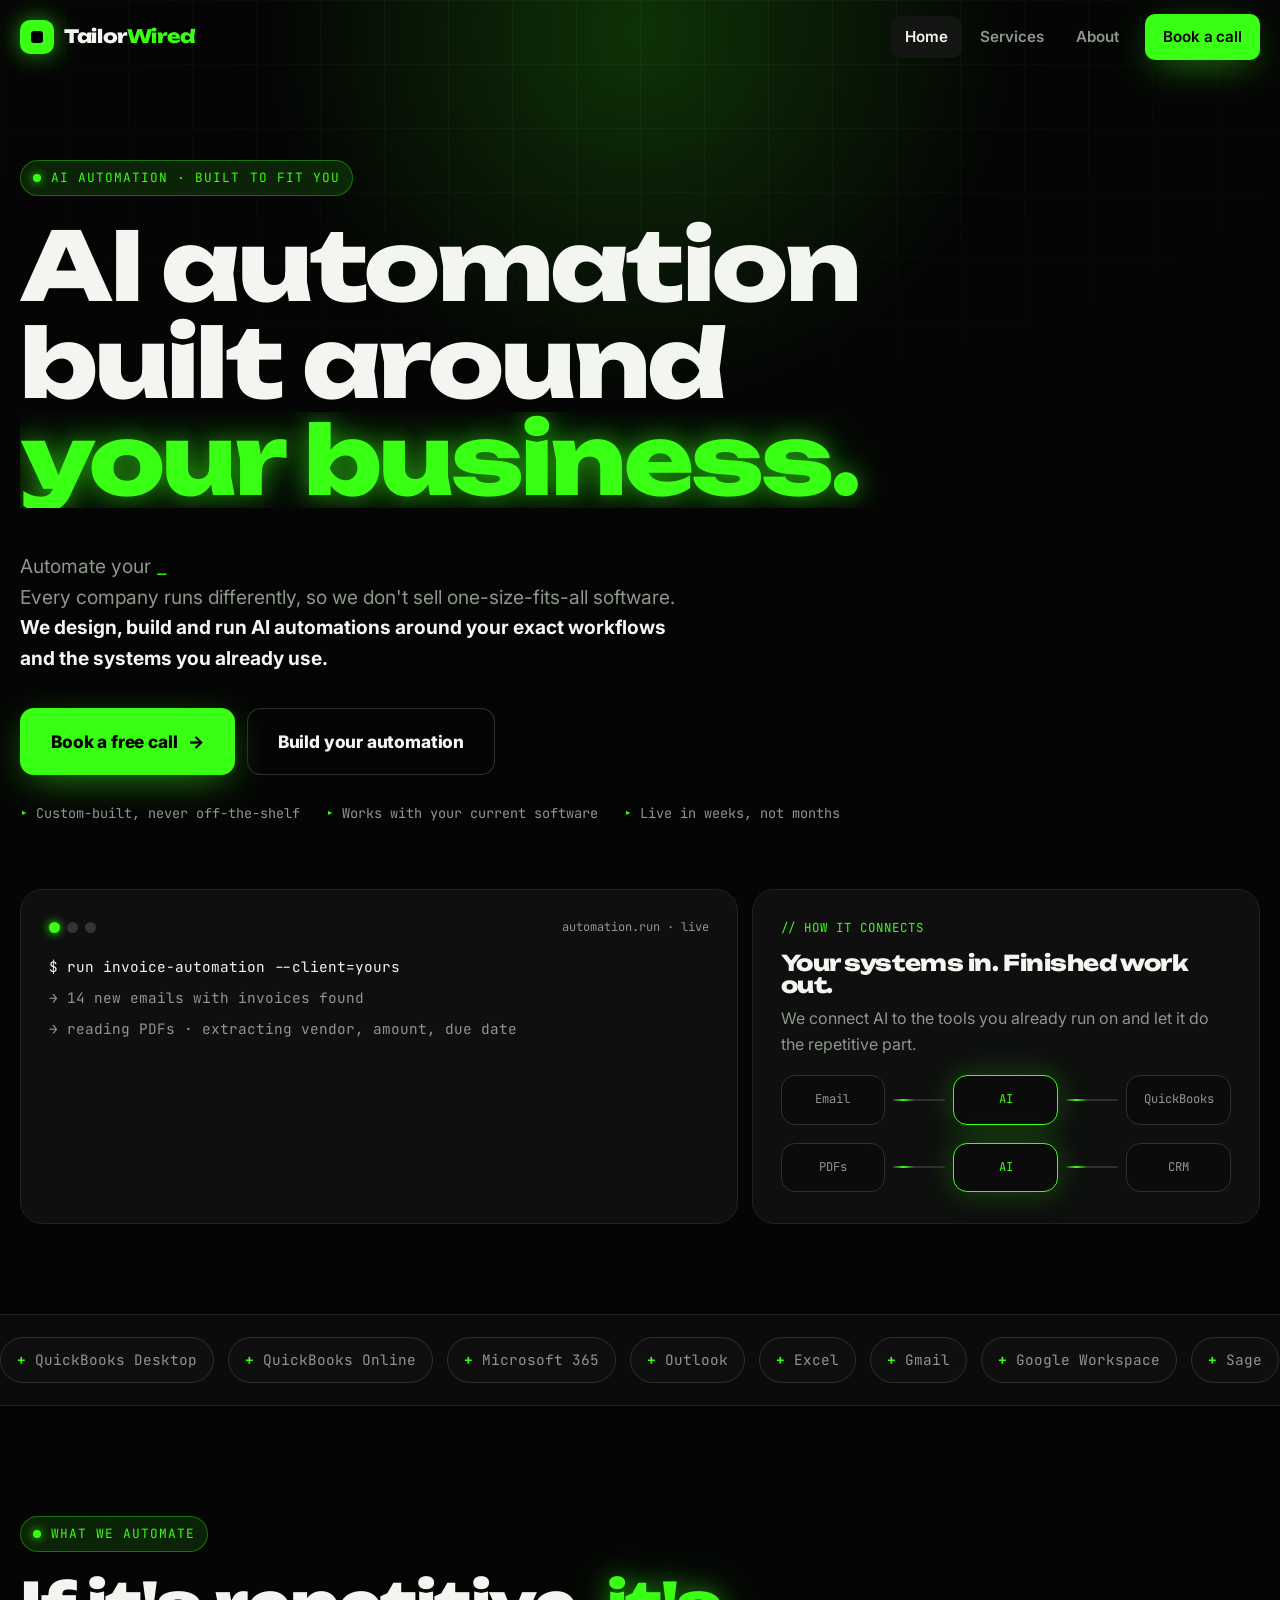
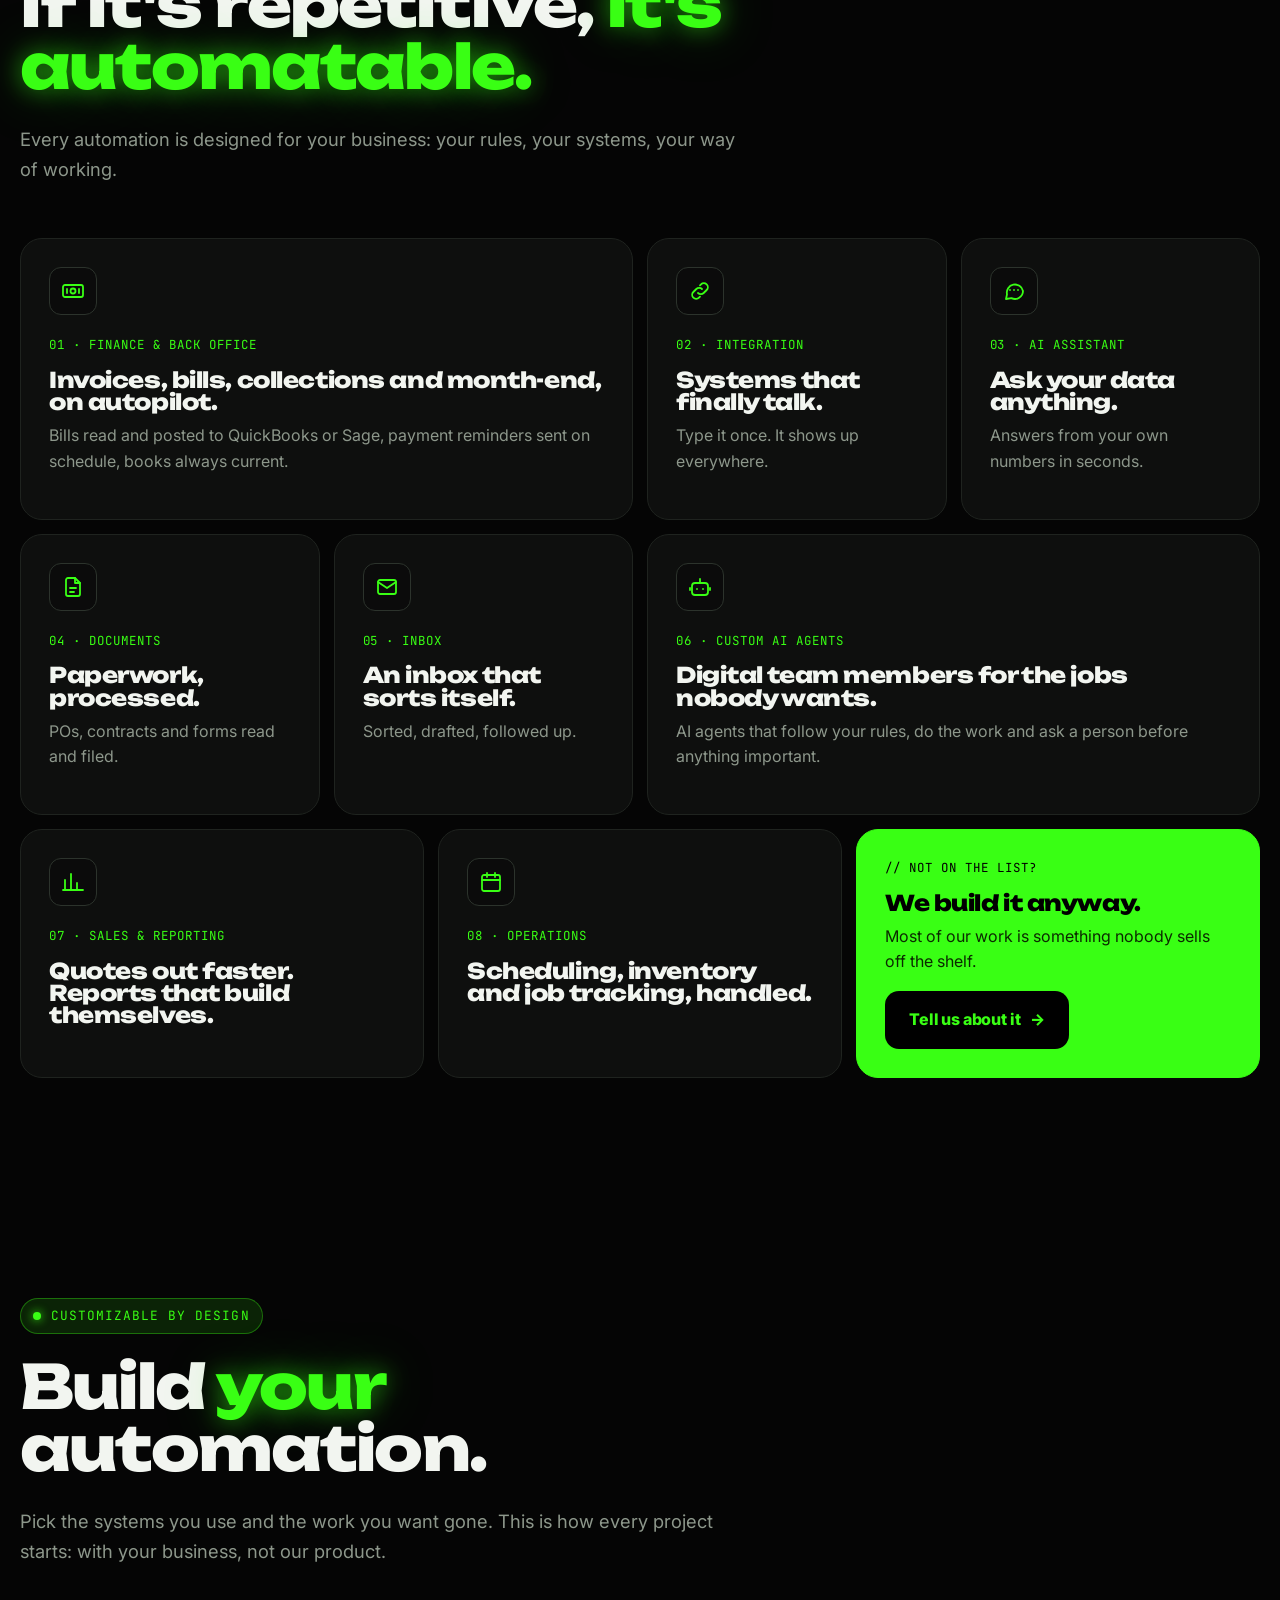
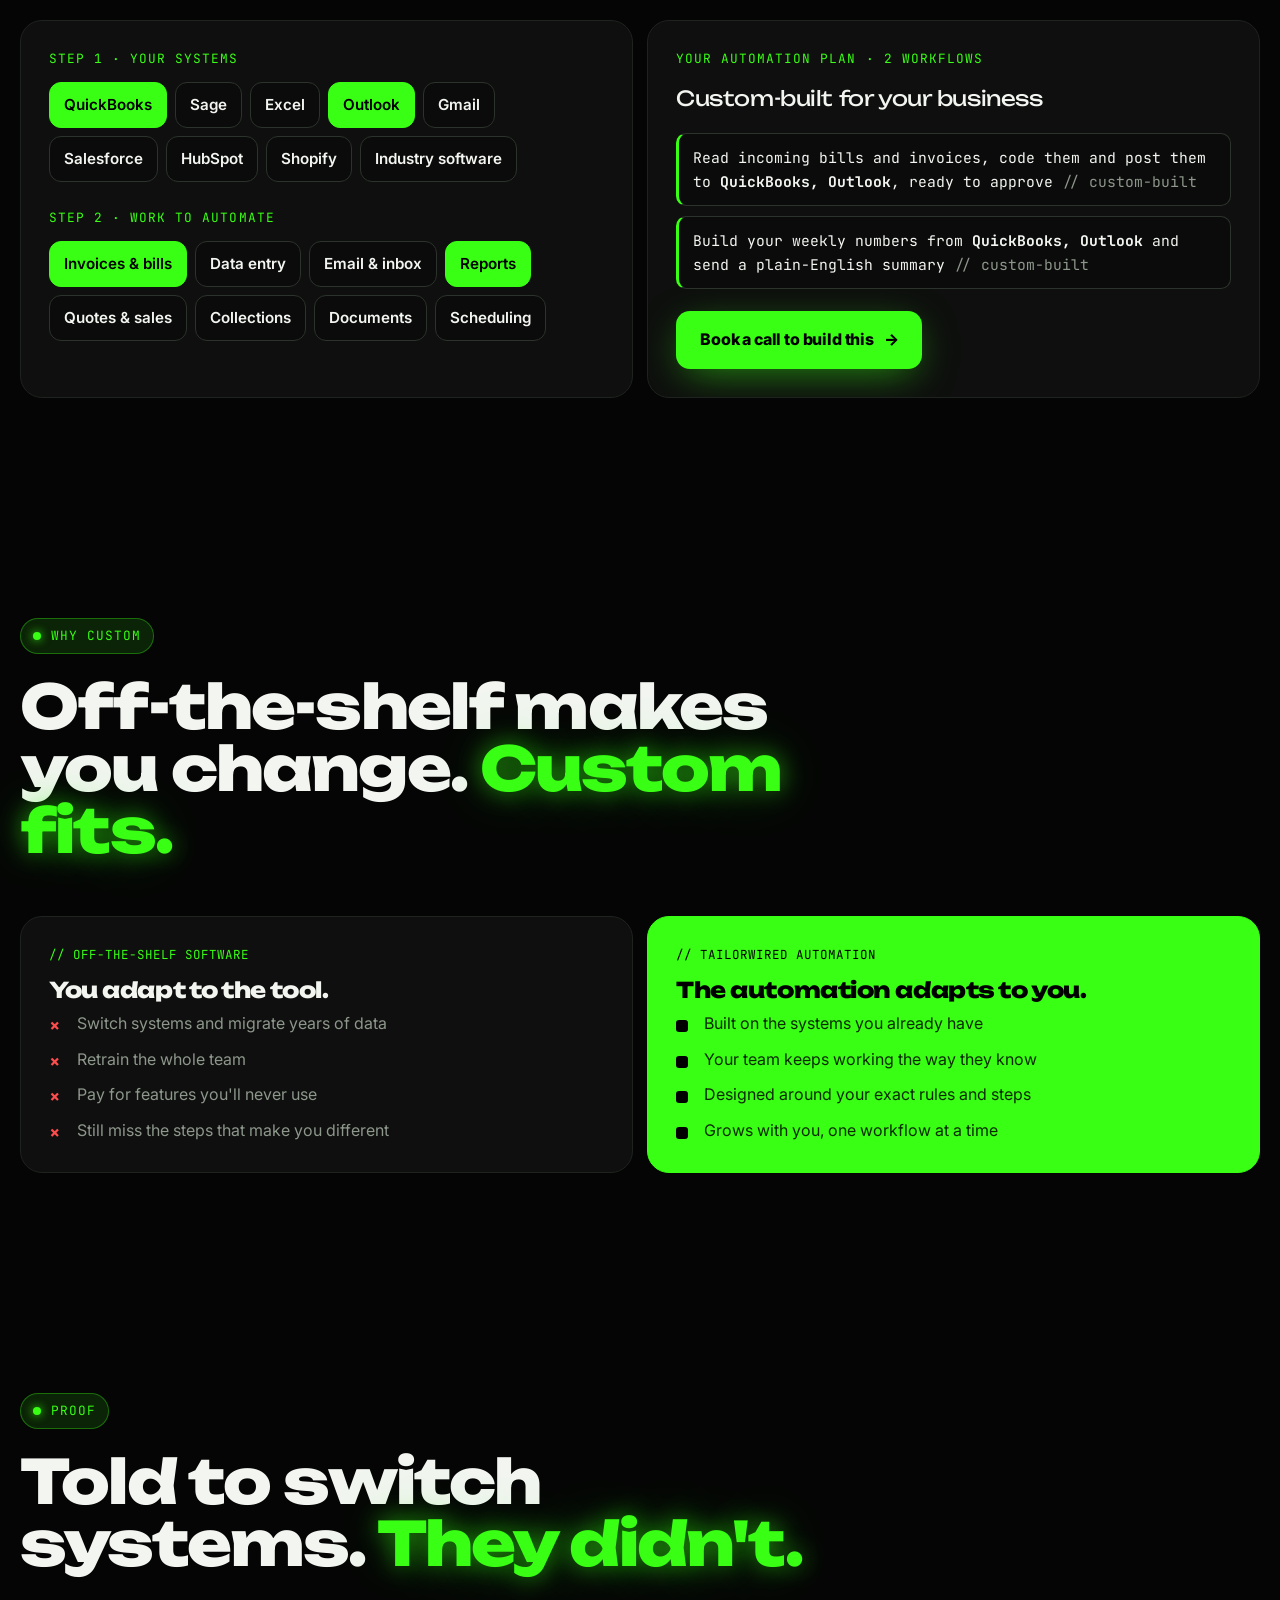
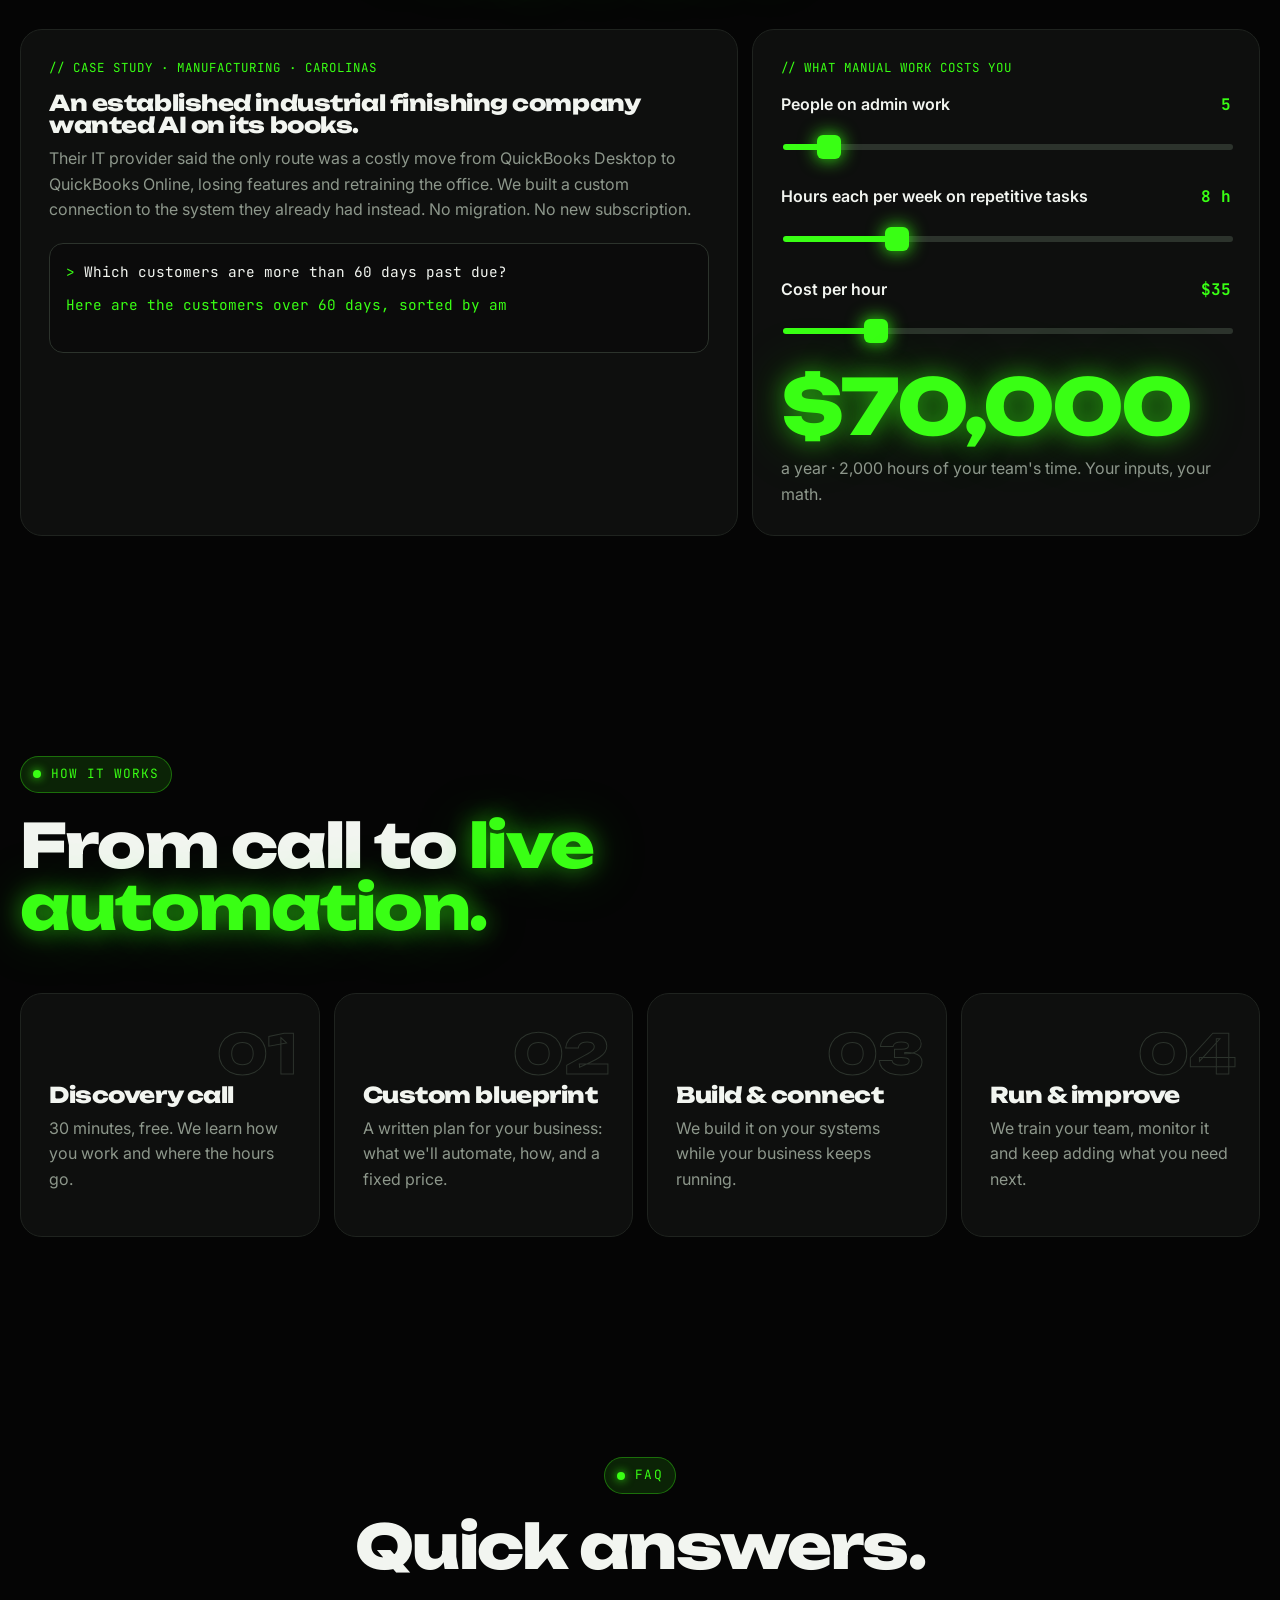
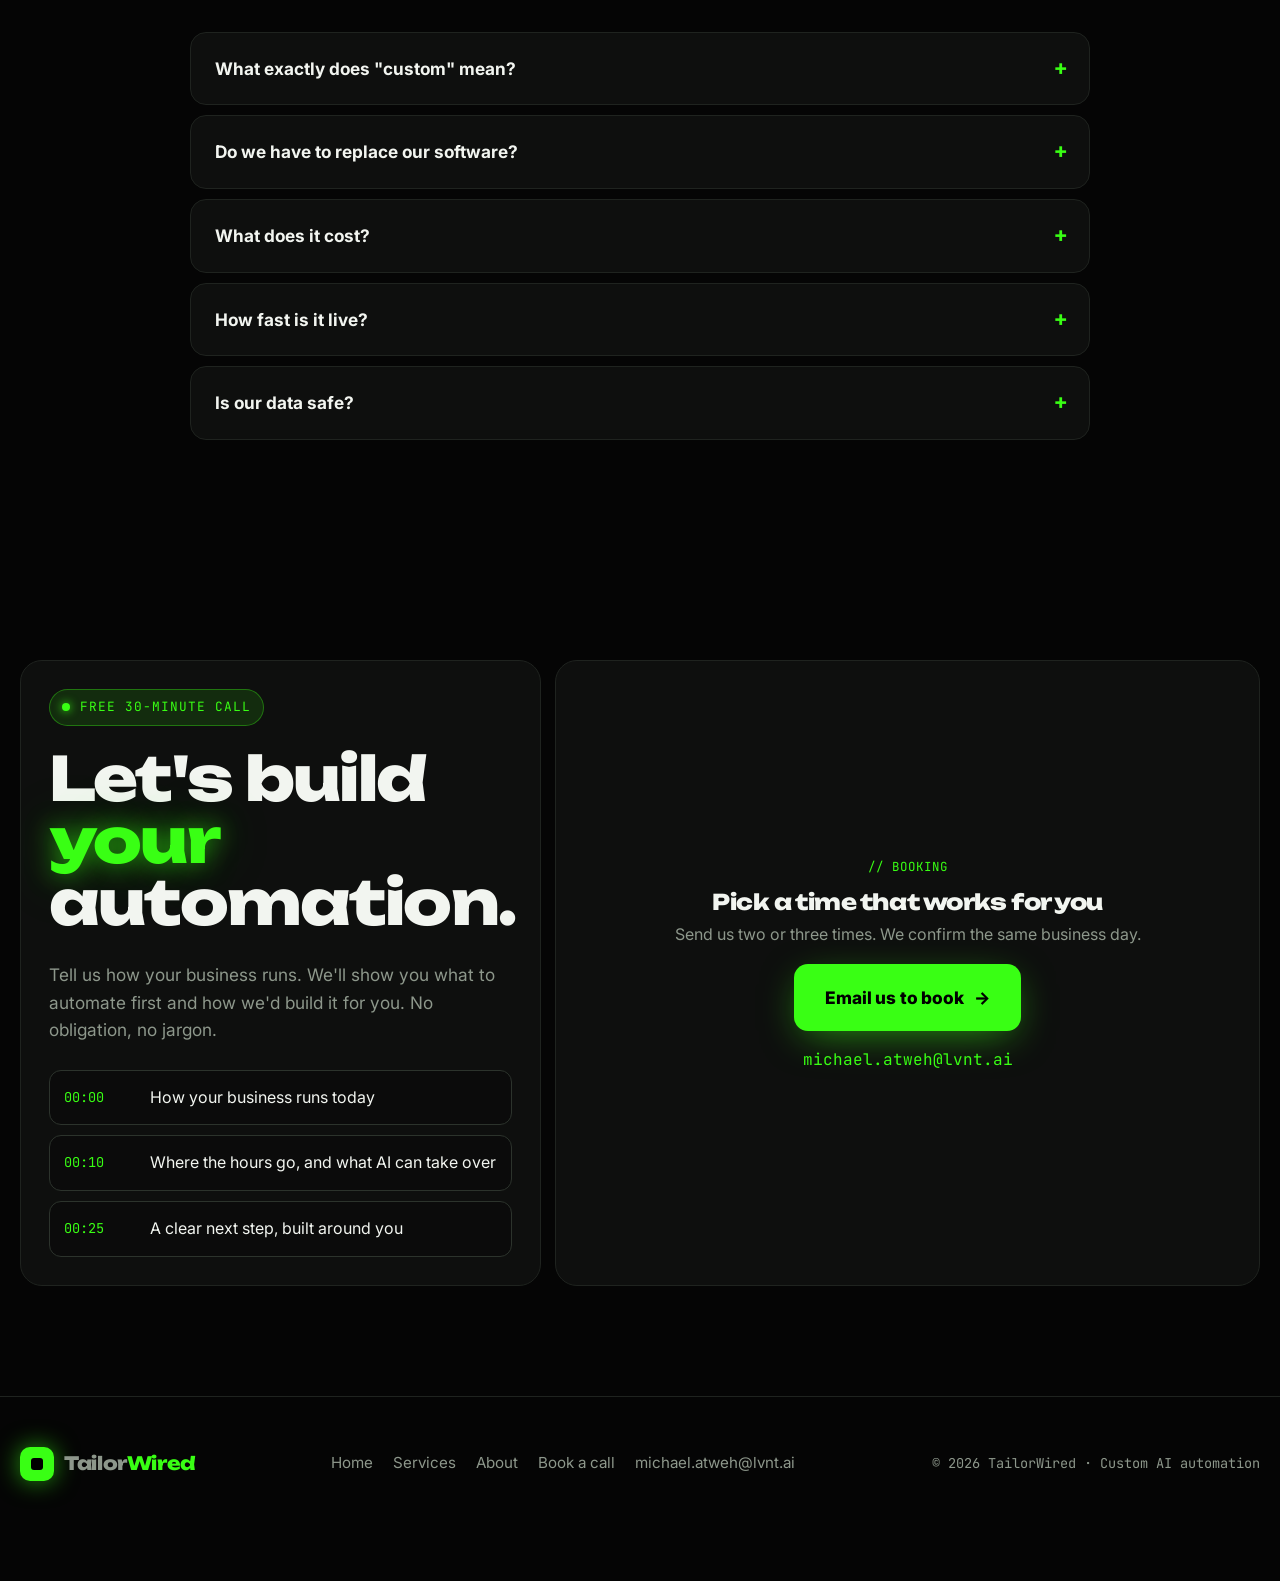
==== commit 0253c801: "Rebrand to TailorWired and add the launch kit - Site renamed to TailorWired (logo, titles, copy); pa" ====
--- a/06-automation-website/index.html
+++ b/06-automation-website/index.html
@@ -3,9 +3,9 @@
 <head>
   <meta charset="utf-8">
   <meta name="viewport" content="width=device-width, initial-scale=1">
-  <title>LVNT AI | Custom AI Automation for Your Business</title>
+  <title>TailorWired | Custom AI Automation, Built Around Your Business</title>
   <meta name="description" content="Custom AI automation built around your business and the systems you already use. Invoices, data entry, inbox, reports, documents and more. Book a free call.">
-  <meta property="og:title" content="LVNT AI | Custom AI Automation for Your Business">
+  <meta property="og:title" content="TailorWired | Custom AI Automation, Built Around Your Business">
   <meta property="og:description" content="Custom AI automation built around your business and the systems you already use. Invoices, data entry, inbox, reports, documents and more. Book a free call.">
   <meta property="og:type" content="website">
   <meta name="theme-color" content="#050505">
@@ -19,7 +19,7 @@
 <a class="skip" href="#main">Skip to content</a>
 <header class="site-header">
   <div class="wrap">
-    <a class="logo" href="index.html"><span class="logo-mark"><i></i></span><span>LVNT<span class="neon">.AI</span></span></a>
+    <a class="logo" href="index.html"><span class="logo-mark"><i></i></span><span>Tailor<span class="neon">Wired</span></span></a>
     <button class="nav-toggle" aria-label="Menu" aria-expanded="false"><span></span><span></span><span></span></button>
     <nav class="nav" aria-label="Main"><a href="index.html" aria-current="page">Home</a><a href="services.html">Services</a><a href="about.html">About</a><a class="btn" href="#book" data-book>Book a call</a></nav>
   </div>
@@ -123,7 +123,7 @@
     <div class="bento">
       <div class="box s6 reveal"><span class="k">// off-the-shelf software</span><h3>You adapt to the tool.</h3>
         <ul class="ticks bad"><li>Switch systems and migrate years of data</li><li>Retrain the whole team</li><li>Pay for features you'll never use</li><li>Still miss the steps that make you different</li></ul></div>
-      <div class="box s6 neon-box reveal d1"><span class="k">// LVNT custom automation</span><h3>The automation adapts to you.</h3>
+      <div class="box s6 neon-box reveal d1"><span class="k">// TailorWired automation</span><h3>The automation adapts to you.</h3>
         <ul class="ticks"><li>Built on the systems you already have</li><li>Your team keeps working the way they know</li><li>Designed around your exact rules and steps</li><li>Grows with you, one workflow at a time</li></ul></div>
     </div>
   </div>
@@ -203,9 +203,9 @@
 
 <footer class="site-footer">
   <div class="wrap foot">
-    <a class="logo" href="index.html"><span class="logo-mark"><i></i></span><span>LVNT<span class="neon">.AI</span></span></a>
+    <a class="logo" href="index.html"><span class="logo-mark"><i></i></span><span>Tailor<span class="neon">Wired</span></span></a>
     <nav aria-label="Footer"><a href="index.html">Home</a><a href="services.html">Services</a><a href="about.html">About</a><a href="#book" data-book>Book a call</a><a data-email href="#">email</a></nav>
-    <span class="mono" style="font-size:.85rem">© <span data-year></span> LVNT AI · Custom AI automation</span>
+    <span class="mono" style="font-size:.85rem">© <span data-year></span> TailorWired · Custom AI automation</span>
   </div>
 </footer>
 <div class="sticky-cta"><a class="btn btn-lg" href="#book" data-book>Book a free call <span class="arr">→</span></a></div>
